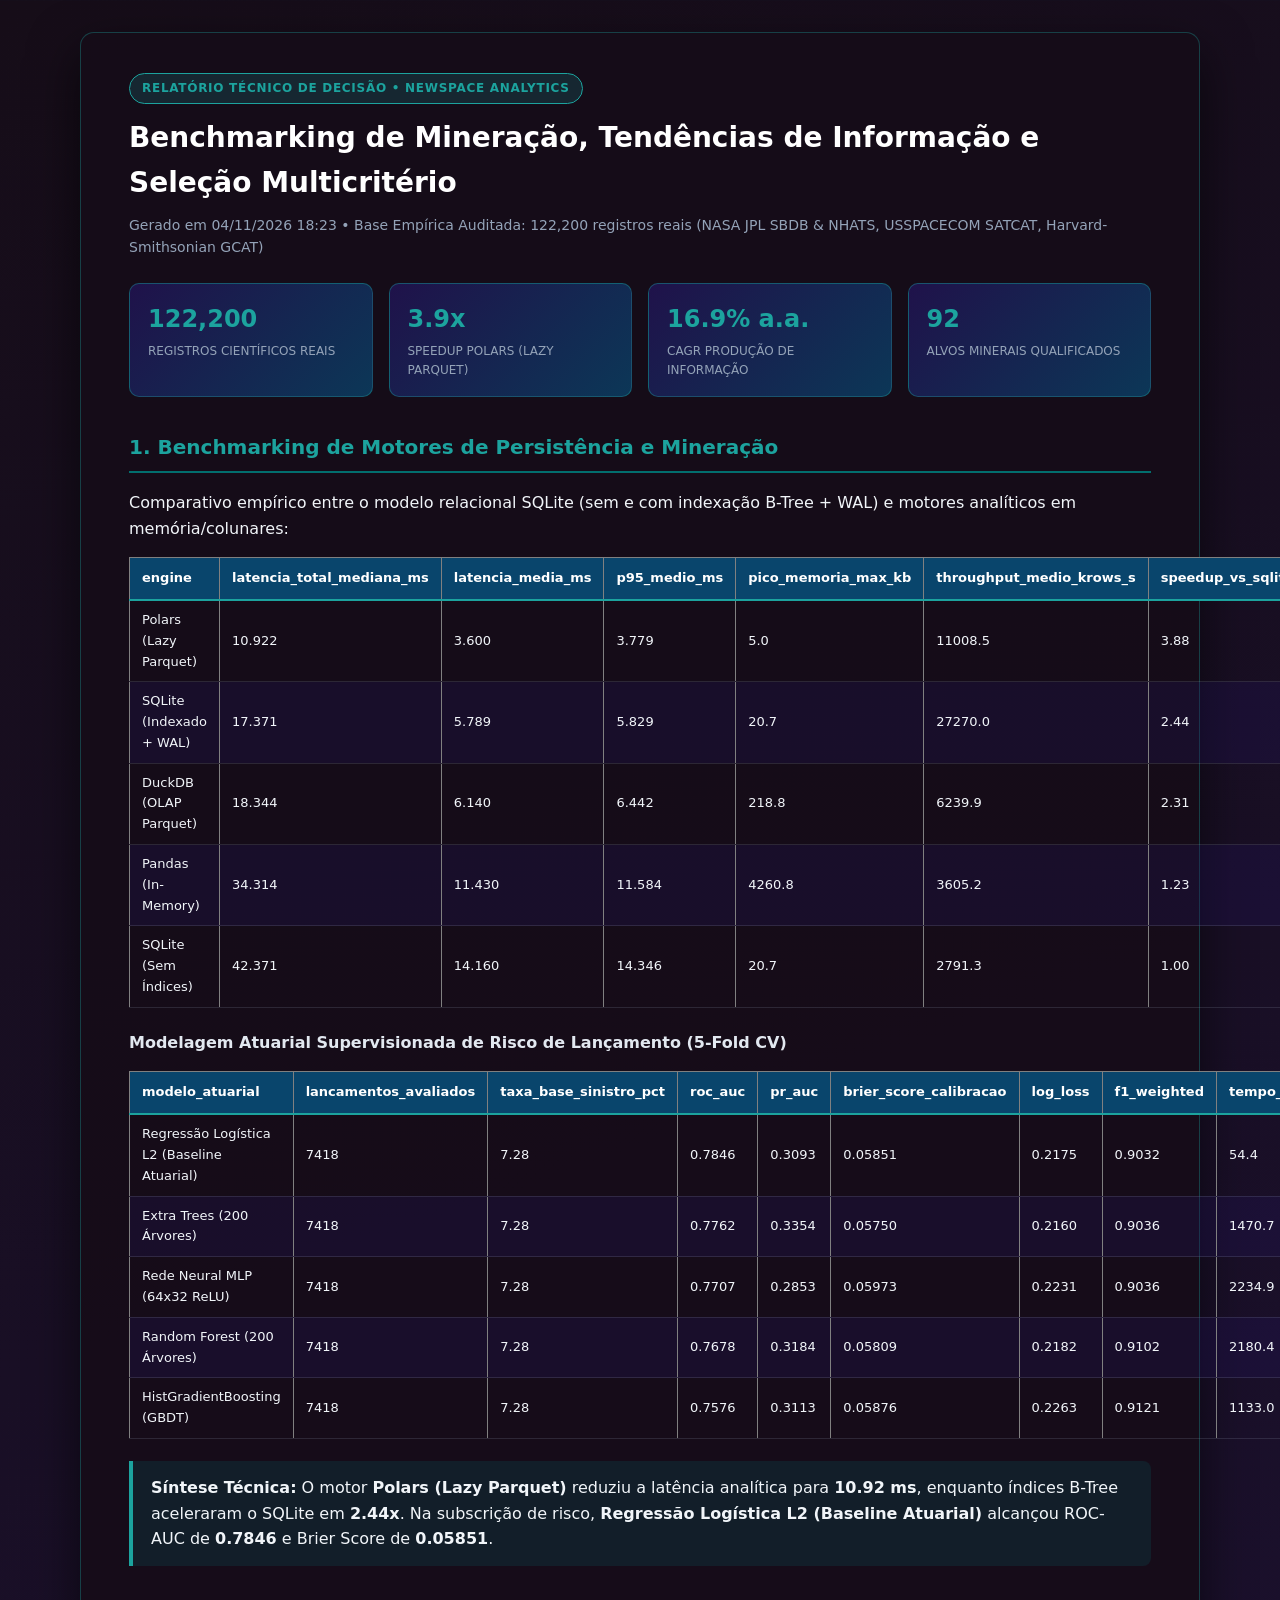
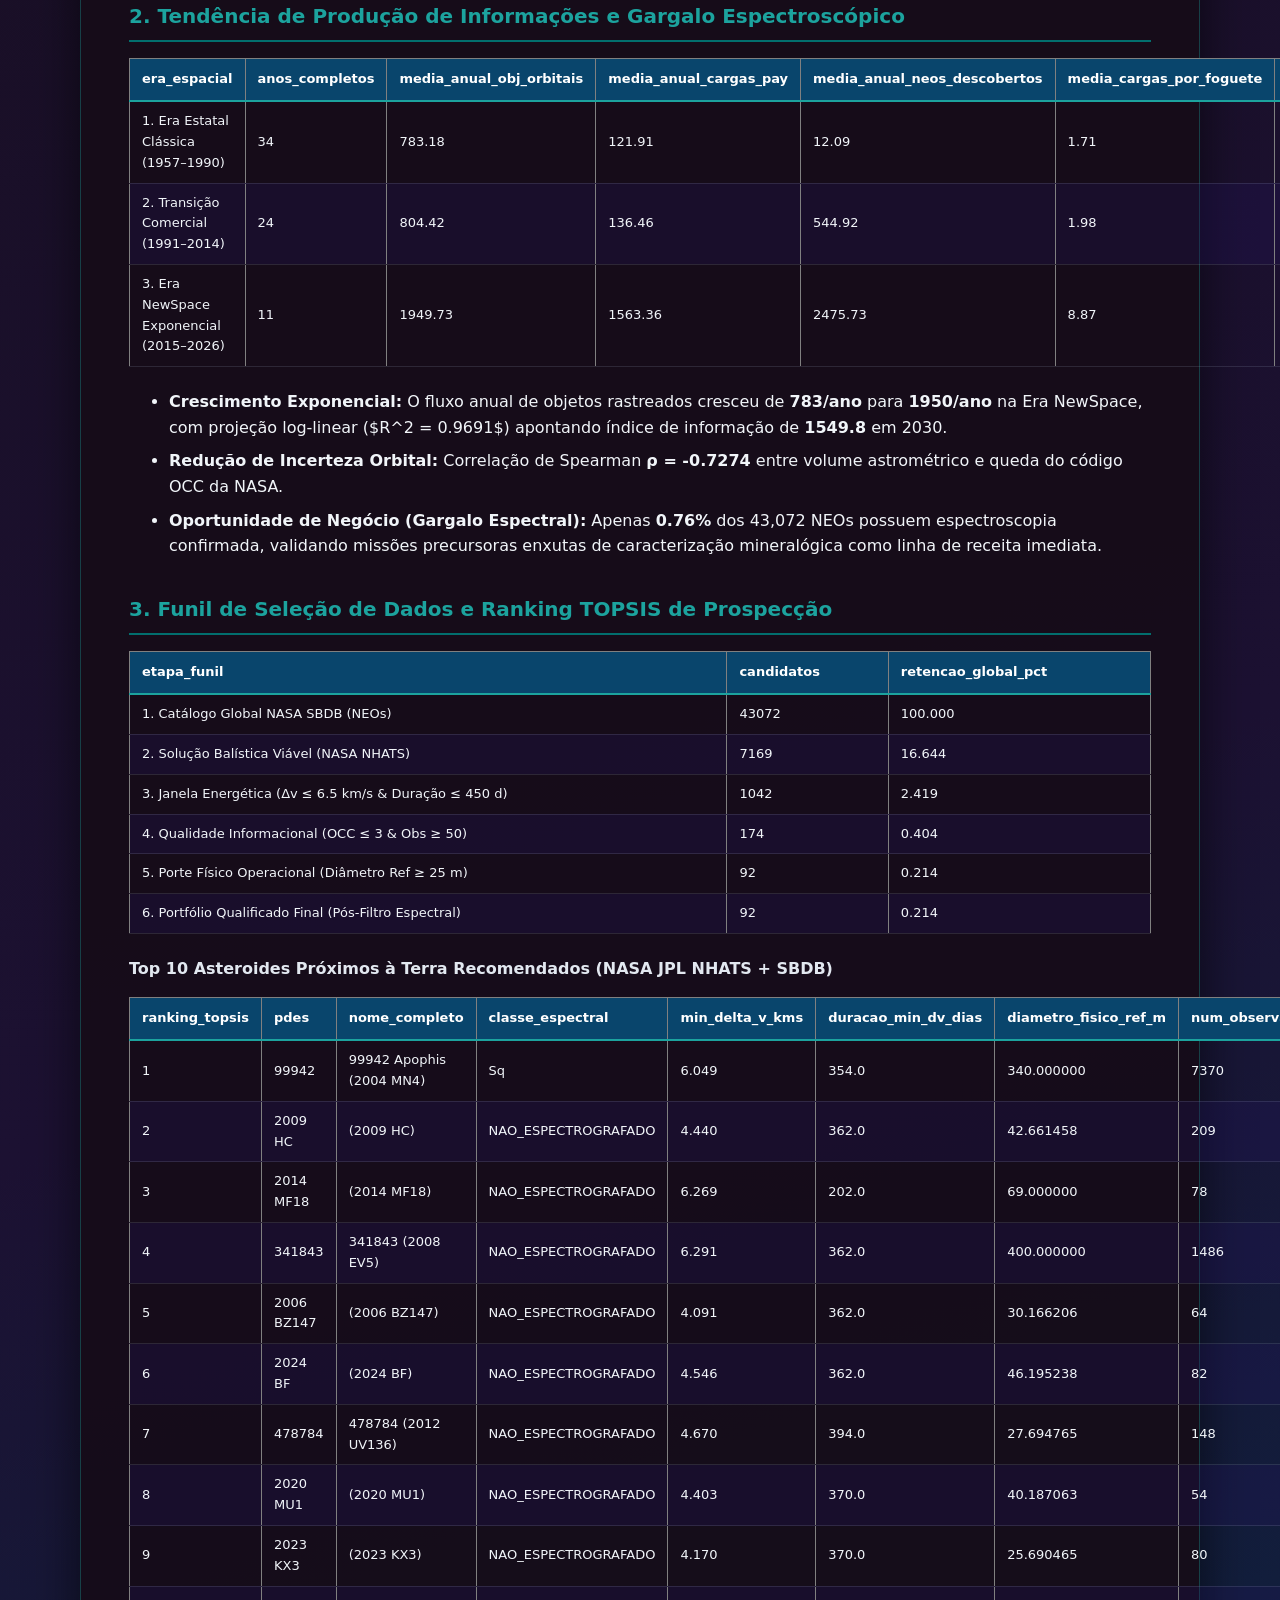
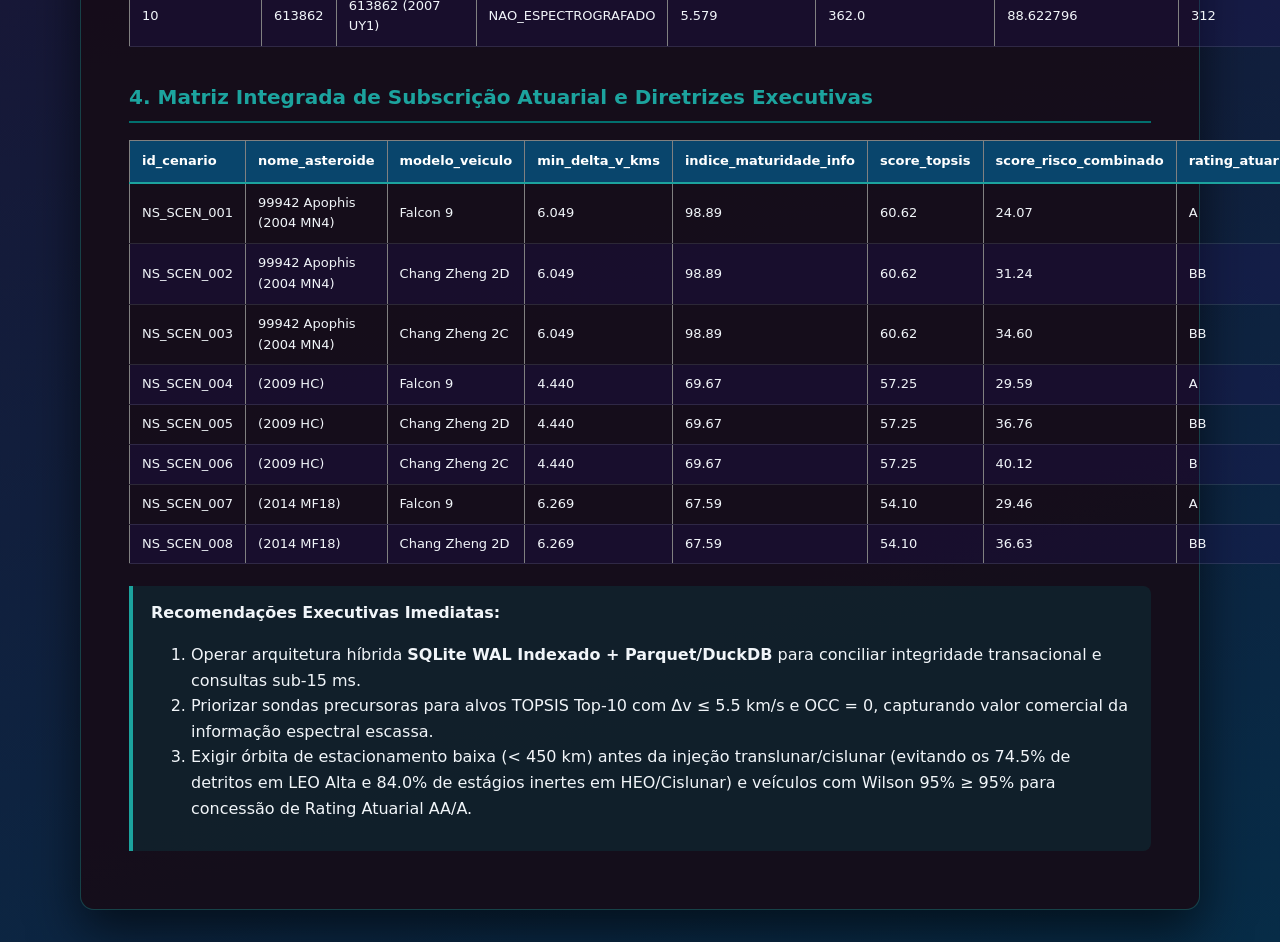
==== docs/relatorio.html @ b4d5a3ee "feat: NewSpace Data Mining Benchmark, Interactive Dashboard and Technical Decision Report" ====
<!DOCTYPE html>
<html lang="pt-BR">
<head>
<meta charset="utf-8">
<meta name="viewport" content="width=device-width, initial-scale=1.0">
<title>Relatório Técnico Executivo — Operações NewSpace</title>
<style>
  :root {
    --bg: #160D18;
    --surface: #23145B;
    --card: #09456C;
    --teal: #026F6E;
    --cyan: #1CA39E;
    --text: #F1F5F9;
    --muted: #94A3B8;
  }
  * { box-sizing: border-box; }
  body {
    margin: 0; padding: 32px 20px;
    font-family: 'Segoe UI', system-ui, -apple-system, sans-serif;
    background: linear-gradient(160deg, var(--bg) 0%, #1c1132 60%, #072c47 100%);
    color: var(--text);
    line-height: 1.6;
  }
  .container {
    max-width: 1120px; margin: 0 auto;
    background: rgba(22, 13, 24, 0.92);
    border: 1px solid rgba(28, 163, 158, 0.35);
    border-radius: 14px;
    padding: 40px 48px;
    box-shadow: 0 20px 50px rgba(0,0,0,0.6);
  }
  .badge {
    display: inline-block; padding: 5px 12px; border-radius: 999px;
    background: rgba(28, 163, 158, 0.18); border: 1px solid var(--cyan);
    color: var(--cyan); font-size: 12px; font-weight: 700; letter-spacing: 0.06em;
    text-transform: uppercase;
  }
  h1 { font-size: 28px; margin: 12px 0 8px; color: #ffffff; }
  h2 {
    font-size: 20px; margin-top: 34px; padding-bottom: 8px;
    border-bottom: 2px solid var(--teal); color: var(--cyan);
  }
  h3 { font-size: 16px; color: #e2e8f0; margin-top: 22px; }
  .meta { color: var(--muted); font-size: 14px; margin-bottom: 24px; }
  .kpi-grid {
    display: grid; grid-template-columns: repeat(auto-fit, minmax(210px, 1fr));
    gap: 16px; margin: 24px 0;
  }
  .kpi-card {
    background: linear-gradient(135deg, rgba(35,20,91,0.75), rgba(9,69,108,0.75));
    border: 1px solid rgba(28,163,158,0.4); border-radius: 10px; padding: 16px 18px;
  }
  .kpi-val { font-size: 24px; font-weight: 800; color: var(--cyan); }
  .kpi-lbl { font-size: 12px; color: var(--muted); text-transform: uppercase; margin-top: 4px; }
  .callout {
    background: rgba(2, 111, 110, 0.18); border-left: 4px solid var(--cyan);
    padding: 14px 18px; border-radius: 0 8px 8px 0; margin: 18px 0;
  }
  .data-table {
    width: 100%; border-collapse: collapse; margin: 14px 0 22px; font-size: 13px;
  }
  .data-table th {
    background: var(--card); color: #fff; text-align: left; padding: 10px 12px;
    border-bottom: 2px solid var(--cyan);
  }
  .data-table td {
    padding: 9px 12px; border-bottom: 1px solid rgba(148,163,184,0.18);
  }
  .data-table tr:nth-child(even) { background: rgba(35, 20, 91, 0.28); }
  ul li { margin-bottom: 8px; }
  @media print {
    body { background: #fff; color: #111; padding: 0; }
    .container { box-shadow: none; border: none; background: #fff; color: #111; padding: 16px; }
    h1, h2, h3, .kpi-val { color: #09456C !important; }
    .data-table th { background: #09456C !important; color: #fff !important; -webkit-print-color-adjust: exact; }
  }
</style>
</head>
<body>
<div class="container">
  <span class="badge">Relatório Técnico de Decisão • NewSpace Analytics</span>
  <h1>Benchmarking de Mineração, Tendências de Informação e Seleção Multicritério</h1>
  <div class="meta">Gerado em 04/11/2026 18:23 • Base Empírica Auditada: 122,200 registros reais (NASA JPL SBDB &amp; NHATS, USSPACECOM SATCAT, Harvard-Smithsonian GCAT)</div>

  <div class="kpi-grid">
    <div class="kpi-card"><div class="kpi-val">122,200</div><div class="kpi-lbl">Registros Científicos Reais</div></div>
    <div class="kpi-card"><div class="kpi-val">3.9x</div><div class="kpi-lbl">Speedup Polars (Lazy Parquet)</div></div>
    <div class="kpi-card"><div class="kpi-val">16.9% a.a.</div><div class="kpi-lbl">CAGR Produção de Informação</div></div>
    <div class="kpi-card"><div class="kpi-val">92</div><div class="kpi-lbl">Alvos Minerais Qualificados</div></div>
  </div>

  <h2>1. Benchmarking de Motores de Persistência e Mineração</h2>
  <p>Comparativo empírico entre o modelo relacional SQLite (sem e com indexação B-Tree + WAL) e motores analíticos em memória/colunares:</p>
  <table border="1" class="dataframe data-table">
  <thead>
    <tr style="text-align: right;">
      <th>engine</th>
      <th>latencia_total_mediana_ms</th>
      <th>latencia_media_ms</th>
      <th>p95_medio_ms</th>
      <th>pico_memoria_max_kb</th>
      <th>throughput_medio_krows_s</th>
      <th>speedup_vs_sqlite_sem_indice</th>
    </tr>
  </thead>
  <tbody>
    <tr>
      <td>Polars (Lazy Parquet)</td>
      <td>10.922</td>
      <td>3.600</td>
      <td>3.779</td>
      <td>5.0</td>
      <td>11008.5</td>
      <td>3.88</td>
    </tr>
    <tr>
      <td>SQLite (Indexado + WAL)</td>
      <td>17.371</td>
      <td>5.789</td>
      <td>5.829</td>
      <td>20.7</td>
      <td>27270.0</td>
      <td>2.44</td>
    </tr>
    <tr>
      <td>DuckDB (OLAP Parquet)</td>
      <td>18.344</td>
      <td>6.140</td>
      <td>6.442</td>
      <td>218.8</td>
      <td>6239.9</td>
      <td>2.31</td>
    </tr>
    <tr>
      <td>Pandas (In-Memory)</td>
      <td>34.314</td>
      <td>11.430</td>
      <td>11.584</td>
      <td>4260.8</td>
      <td>3605.2</td>
      <td>1.23</td>
    </tr>
    <tr>
      <td>SQLite (Sem Índices)</td>
      <td>42.371</td>
      <td>14.160</td>
      <td>14.346</td>
      <td>20.7</td>
      <td>2791.3</td>
      <td>1.00</td>
    </tr>
  </tbody>
</table>
  <h3>Modelagem Atuarial Supervisionada de Risco de Lançamento (5-Fold CV)</h3>
  <table border="1" class="dataframe data-table">
  <thead>
    <tr style="text-align: right;">
      <th>modelo_atuarial</th>
      <th>lancamentos_avaliados</th>
      <th>taxa_base_sinistro_pct</th>
      <th>roc_auc</th>
      <th>pr_auc</th>
      <th>brier_score_calibracao</th>
      <th>log_loss</th>
      <th>f1_weighted</th>
      <th>tempo_cv_5fold_ms</th>
    </tr>
  </thead>
  <tbody>
    <tr>
      <td>Regressão Logística L2 (Baseline Atuarial)</td>
      <td>7418</td>
      <td>7.28</td>
      <td>0.7846</td>
      <td>0.3093</td>
      <td>0.05851</td>
      <td>0.2175</td>
      <td>0.9032</td>
      <td>54.4</td>
    </tr>
    <tr>
      <td>Extra Trees (200 Árvores)</td>
      <td>7418</td>
      <td>7.28</td>
      <td>0.7762</td>
      <td>0.3354</td>
      <td>0.05750</td>
      <td>0.2160</td>
      <td>0.9036</td>
      <td>1470.7</td>
    </tr>
    <tr>
      <td>Rede Neural MLP (64x32 ReLU)</td>
      <td>7418</td>
      <td>7.28</td>
      <td>0.7707</td>
      <td>0.2853</td>
      <td>0.05973</td>
      <td>0.2231</td>
      <td>0.9036</td>
      <td>2234.9</td>
    </tr>
    <tr>
      <td>Random Forest (200 Árvores)</td>
      <td>7418</td>
      <td>7.28</td>
      <td>0.7678</td>
      <td>0.3184</td>
      <td>0.05809</td>
      <td>0.2182</td>
      <td>0.9102</td>
      <td>2180.4</td>
    </tr>
    <tr>
      <td>HistGradientBoosting (GBDT)</td>
      <td>7418</td>
      <td>7.28</td>
      <td>0.7576</td>
      <td>0.3113</td>
      <td>0.05876</td>
      <td>0.2263</td>
      <td>0.9121</td>
      <td>1133.0</td>
    </tr>
  </tbody>
</table>
  <div class="callout">
    <strong>Síntese Técnica:</strong> O motor <strong>Polars (Lazy Parquet)</strong> reduziu a latência analítica para <strong>10.92 ms</strong>, enquanto índices B-Tree aceleraram o SQLite em <strong>2.44x</strong>. Na subscrição de risco, <strong>Regressão Logística L2 (Baseline Atuarial)</strong> alcançou ROC-AUC de <strong>0.7846</strong> e Brier Score de <strong>0.05851</strong>.
  </div>

  <h2>2. Tendência de Produção de Informações e Gargalo Espectroscópico</h2>
  <table border="1" class="dataframe data-table">
  <thead>
    <tr style="text-align: right;">
      <th>era_espacial</th>
      <th>anos_completos</th>
      <th>media_anual_obj_orbitais</th>
      <th>media_anual_cargas_pay</th>
      <th>media_anual_neos_descobertos</th>
      <th>media_cargas_por_foguete</th>
      <th>taxa_sucesso_media_pct</th>
      <th>indice_info_medio</th>
    </tr>
  </thead>
  <tbody>
    <tr>
      <td>1. Era Estatal Clássica (1957–1990)</td>
      <td>34</td>
      <td>783.18</td>
      <td>121.91</td>
      <td>12.09</td>
      <td>1.71</td>
      <td>86.09</td>
      <td>49.29</td>
    </tr>
    <tr>
      <td>2. Transição Comercial (1991–2014)</td>
      <td>24</td>
      <td>804.42</td>
      <td>136.46</td>
      <td>544.92</td>
      <td>1.98</td>
      <td>93.80</td>
      <td>83.45</td>
    </tr>
    <tr>
      <td>3. Era NewSpace Exponencial (2015–2026)</td>
      <td>11</td>
      <td>1949.73</td>
      <td>1563.36</td>
      <td>2475.73</td>
      <td>8.87</td>
      <td>94.81</td>
      <td>340.82</td>
    </tr>
  </tbody>
</table>
  <ul>
    <li><strong>Crescimento Exponencial:</strong> O fluxo anual de objetos rastreados cresceu de <strong>783/ano</strong> para <strong>1950/ano</strong> na Era NewSpace, com projeção log-linear ($R^2 = 0.9691$) apontando índice de informação de <strong>1549.8</strong> em 2030.</li>
    <li><strong>Redução de Incerteza Orbital:</strong> Correlação de Spearman <strong>&rho; = -0.7274</strong> entre volume astrométrico e queda do código OCC da NASA.</li>
    <li><strong>Oportunidade de Negócio (Gargalo Espectral):</strong> Apenas <strong>0.76%</strong> dos 43,072 NEOs possuem espectroscopia confirmada, validando missões precursoras enxutas de caracterização mineralógica como linha de receita imediata.</li>
  </ul>

  <h2>3. Funil de Seleção de Dados e Ranking TOPSIS de Prospecção</h2>
  <table border="1" class="dataframe data-table">
  <thead>
    <tr style="text-align: right;">
      <th>etapa_funil</th>
      <th>candidatos</th>
      <th>retencao_global_pct</th>
    </tr>
  </thead>
  <tbody>
    <tr>
      <td>1. Catálogo Global NASA SBDB (NEOs)</td>
      <td>43072</td>
      <td>100.000</td>
    </tr>
    <tr>
      <td>2. Solução Balística Viável (NASA NHATS)</td>
      <td>7169</td>
      <td>16.644</td>
    </tr>
    <tr>
      <td>3. Janela Energética (Δv ≤ 6.5 km/s &amp; Duração ≤ 450 d)</td>
      <td>1042</td>
      <td>2.419</td>
    </tr>
    <tr>
      <td>4. Qualidade Informacional (OCC ≤ 3 &amp; Obs ≥ 50)</td>
      <td>174</td>
      <td>0.404</td>
    </tr>
    <tr>
      <td>5. Porte Físico Operacional (Diâmetro Ref ≥ 25 m)</td>
      <td>92</td>
      <td>0.214</td>
    </tr>
    <tr>
      <td>6. Portfólio Qualificado Final (Pós-Filtro Espectral)</td>
      <td>92</td>
      <td>0.214</td>
    </tr>
  </tbody>
</table>
  <h3>Top 10 Asteroides Próximos à Terra Recomendados (NASA JPL NHATS + SBDB)</h3>
  <table border="1" class="dataframe data-table">
  <thead>
    <tr style="text-align: right;">
      <th>ranking_topsis</th>
      <th>pdes</th>
      <th>nome_completo</th>
      <th>classe_espectral</th>
      <th>min_delta_v_kms</th>
      <th>duracao_min_dv_dias</th>
      <th>diametro_fisico_ref_m</th>
      <th>num_observacoes</th>
      <th>codigo_incerteza_occ</th>
      <th>score_topsis</th>
    </tr>
  </thead>
  <tbody>
    <tr>
      <td>1</td>
      <td>99942</td>
      <td>99942 Apophis (2004 MN4)</td>
      <td>Sq</td>
      <td>6.049</td>
      <td>354.0</td>
      <td>340.000000</td>
      <td>7370</td>
      <td>0.0</td>
      <td>60.62</td>
    </tr>
    <tr>
      <td>2</td>
      <td>2009 HC</td>
      <td>(2009 HC)</td>
      <td>NAO_ESPECTROGRAFADO</td>
      <td>4.440</td>
      <td>362.0</td>
      <td>42.661458</td>
      <td>209</td>
      <td>0.0</td>
      <td>57.25</td>
    </tr>
    <tr>
      <td>3</td>
      <td>2014 MF18</td>
      <td>(2014 MF18)</td>
      <td>NAO_ESPECTROGRAFADO</td>
      <td>6.269</td>
      <td>202.0</td>
      <td>69.000000</td>
      <td>78</td>
      <td>0.0</td>
      <td>54.10</td>
    </tr>
    <tr>
      <td>4</td>
      <td>341843</td>
      <td>341843 (2008 EV5)</td>
      <td>NAO_ESPECTROGRAFADO</td>
      <td>6.291</td>
      <td>362.0</td>
      <td>400.000000</td>
      <td>1486</td>
      <td>0.0</td>
      <td>51.52</td>
    </tr>
    <tr>
      <td>5</td>
      <td>2006 BZ147</td>
      <td>(2006 BZ147)</td>
      <td>NAO_ESPECTROGRAFADO</td>
      <td>4.091</td>
      <td>362.0</td>
      <td>30.166206</td>
      <td>64</td>
      <td>3.0</td>
      <td>50.56</td>
    </tr>
    <tr>
      <td>6</td>
      <td>2024 BF</td>
      <td>(2024 BF)</td>
      <td>NAO_ESPECTROGRAFADO</td>
      <td>4.546</td>
      <td>362.0</td>
      <td>46.195238</td>
      <td>82</td>
      <td>2.0</td>
      <td>46.42</td>
    </tr>
    <tr>
      <td>7</td>
      <td>478784</td>
      <td>478784 (2012 UV136)</td>
      <td>NAO_ESPECTROGRAFADO</td>
      <td>4.670</td>
      <td>394.0</td>
      <td>27.694765</td>
      <td>148</td>
      <td>0.0</td>
      <td>46.39</td>
    </tr>
    <tr>
      <td>8</td>
      <td>2020 MU1</td>
      <td>(2020 MU1)</td>
      <td>NAO_ESPECTROGRAFADO</td>
      <td>4.403</td>
      <td>370.0</td>
      <td>40.187063</td>
      <td>54</td>
      <td>2.0</td>
      <td>45.58</td>
    </tr>
    <tr>
      <td>9</td>
      <td>2023 KX3</td>
      <td>(2023 KX3)</td>
      <td>NAO_ESPECTROGRAFADO</td>
      <td>4.170</td>
      <td>370.0</td>
      <td>25.690465</td>
      <td>80</td>
      <td>3.0</td>
      <td>45.25</td>
    </tr>
    <tr>
      <td>10</td>
      <td>613862</td>
      <td>613862 (2007 UY1)</td>
      <td>NAO_ESPECTROGRAFADO</td>
      <td>5.579</td>
      <td>362.0</td>
      <td>88.622796</td>
      <td>312</td>
      <td>0.0</td>
      <td>44.37</td>
    </tr>
  </tbody>
</table>

  <h2>4. Matriz Integrada de Subscrição Atuarial e Diretrizes Executivas</h2>
  <table border="1" class="dataframe data-table">
  <thead>
    <tr style="text-align: right;">
      <th>id_cenario</th>
      <th>nome_asteroide</th>
      <th>modelo_veiculo</th>
      <th>min_delta_v_kms</th>
      <th>indice_maturidade_info</th>
      <th>score_topsis</th>
      <th>score_risco_combinado</th>
      <th>rating_atuarial</th>
    </tr>
  </thead>
  <tbody>
    <tr>
      <td>NS_SCEN_001</td>
      <td>99942 Apophis (2004 MN4)</td>
      <td>Falcon 9</td>
      <td>6.049</td>
      <td>98.89</td>
      <td>60.62</td>
      <td>24.07</td>
      <td>A</td>
    </tr>
    <tr>
      <td>NS_SCEN_002</td>
      <td>99942 Apophis (2004 MN4)</td>
      <td>Chang Zheng 2D</td>
      <td>6.049</td>
      <td>98.89</td>
      <td>60.62</td>
      <td>31.24</td>
      <td>BB</td>
    </tr>
    <tr>
      <td>NS_SCEN_003</td>
      <td>99942 Apophis (2004 MN4)</td>
      <td>Chang Zheng 2C</td>
      <td>6.049</td>
      <td>98.89</td>
      <td>60.62</td>
      <td>34.60</td>
      <td>BB</td>
    </tr>
    <tr>
      <td>NS_SCEN_004</td>
      <td>(2009 HC)</td>
      <td>Falcon 9</td>
      <td>4.440</td>
      <td>69.67</td>
      <td>57.25</td>
      <td>29.59</td>
      <td>A</td>
    </tr>
    <tr>
      <td>NS_SCEN_005</td>
      <td>(2009 HC)</td>
      <td>Chang Zheng 2D</td>
      <td>4.440</td>
      <td>69.67</td>
      <td>57.25</td>
      <td>36.76</td>
      <td>BB</td>
    </tr>
    <tr>
      <td>NS_SCEN_006</td>
      <td>(2009 HC)</td>
      <td>Chang Zheng 2C</td>
      <td>4.440</td>
      <td>69.67</td>
      <td>57.25</td>
      <td>40.12</td>
      <td>B</td>
    </tr>
    <tr>
      <td>NS_SCEN_007</td>
      <td>(2014 MF18)</td>
      <td>Falcon 9</td>
      <td>6.269</td>
      <td>67.59</td>
      <td>54.10</td>
      <td>29.46</td>
      <td>A</td>
    </tr>
    <tr>
      <td>NS_SCEN_008</td>
      <td>(2014 MF18)</td>
      <td>Chang Zheng 2D</td>
      <td>6.269</td>
      <td>67.59</td>
      <td>54.10</td>
      <td>36.63</td>
      <td>BB</td>
    </tr>
  </tbody>
</table>
  <div class="callout">
    <strong>Recomendações Executivas Imediatas:</strong>
    <ol>
      <li>Operar arquitetura híbrida <strong>SQLite WAL Indexado + Parquet/DuckDB</strong> para conciliar integridade transacional e consultas sub-15 ms.</li>
      <li>Priorizar sondas precursoras para alvos TOPSIS Top-10 com &Delta;v &le; 5.5 km/s e OCC = 0, capturando valor comercial da informação espectral escassa.</li>
      <li>Exigir órbita de estacionamento baixa (&lt; 450 km) antes da injeção translunar/cislunar (evitando os 74.5% de detritos em LEO Alta e 84.0% de estágios inertes em HEO/Cislunar) e veículos com Wilson 95% &ge; 95% para concessão de Rating Atuarial AA/A.</li>
    </ol>
  </div>
</div>
</body>
</html>
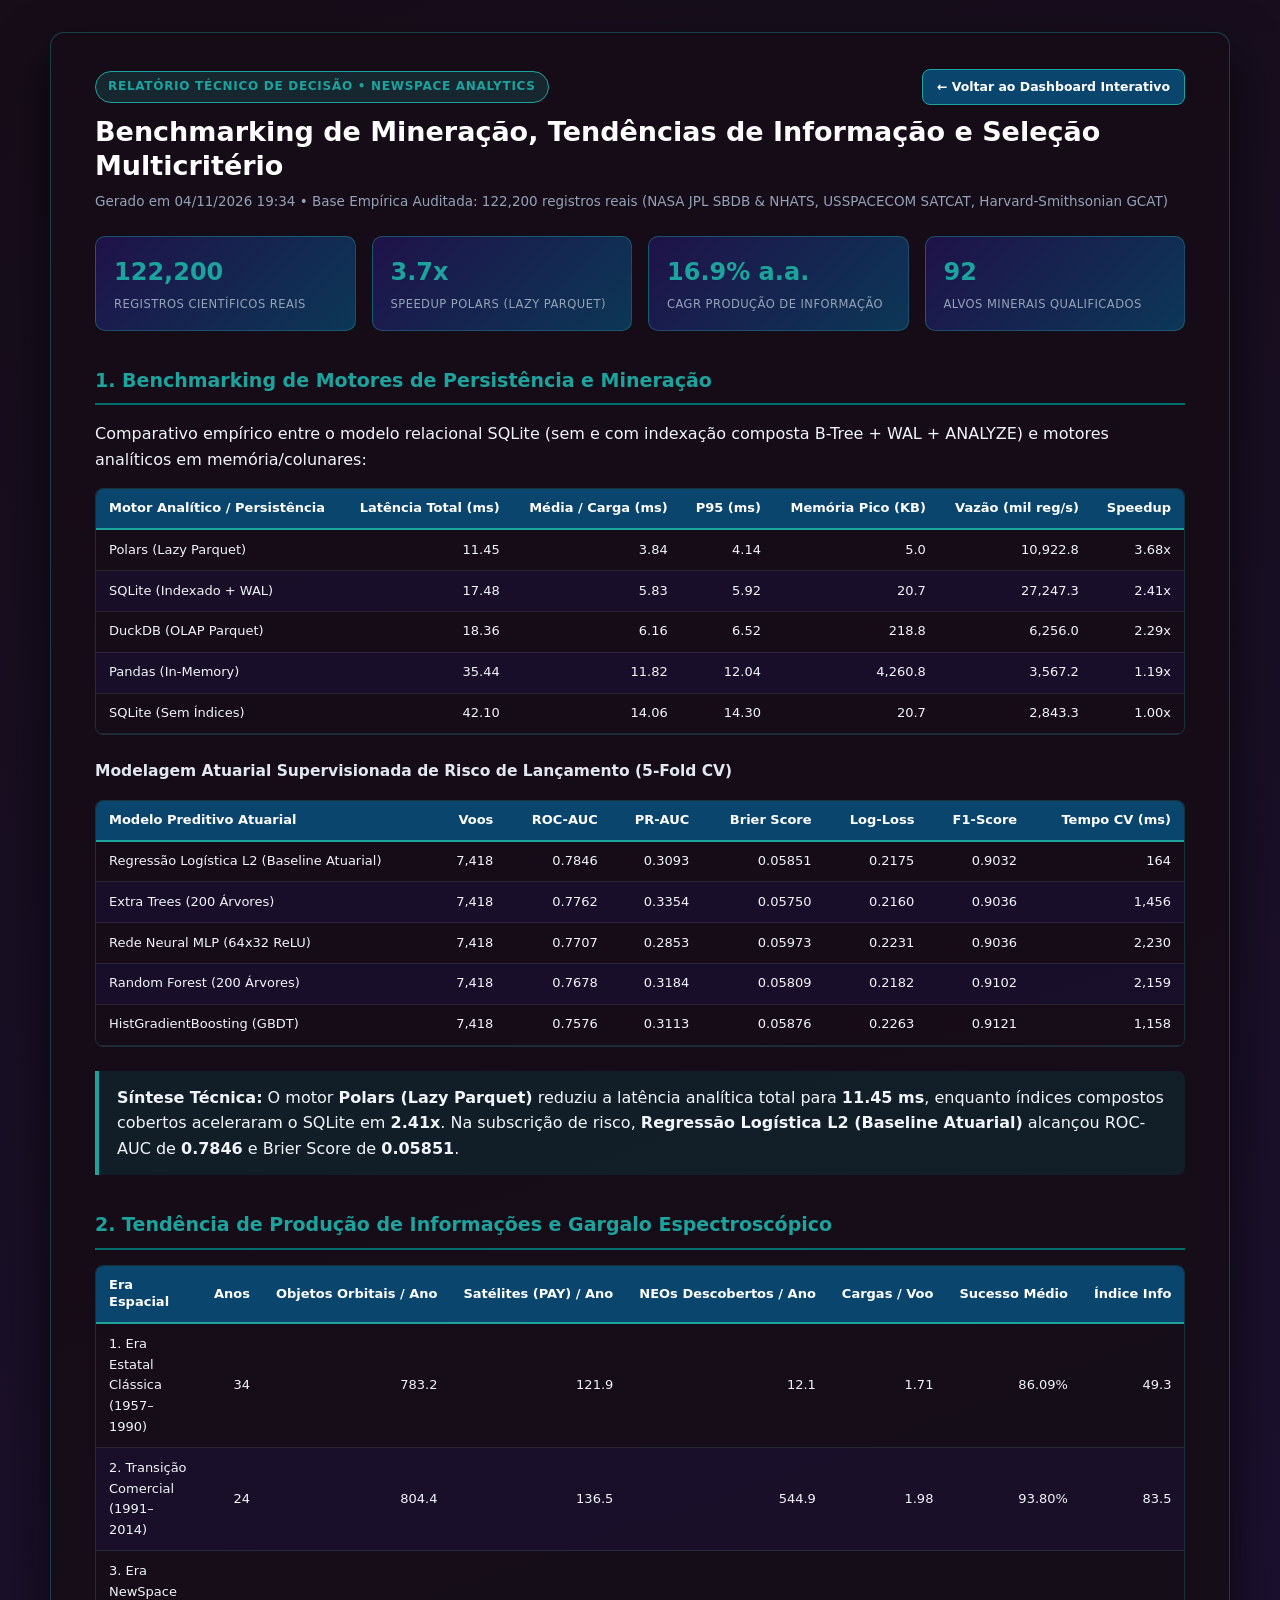
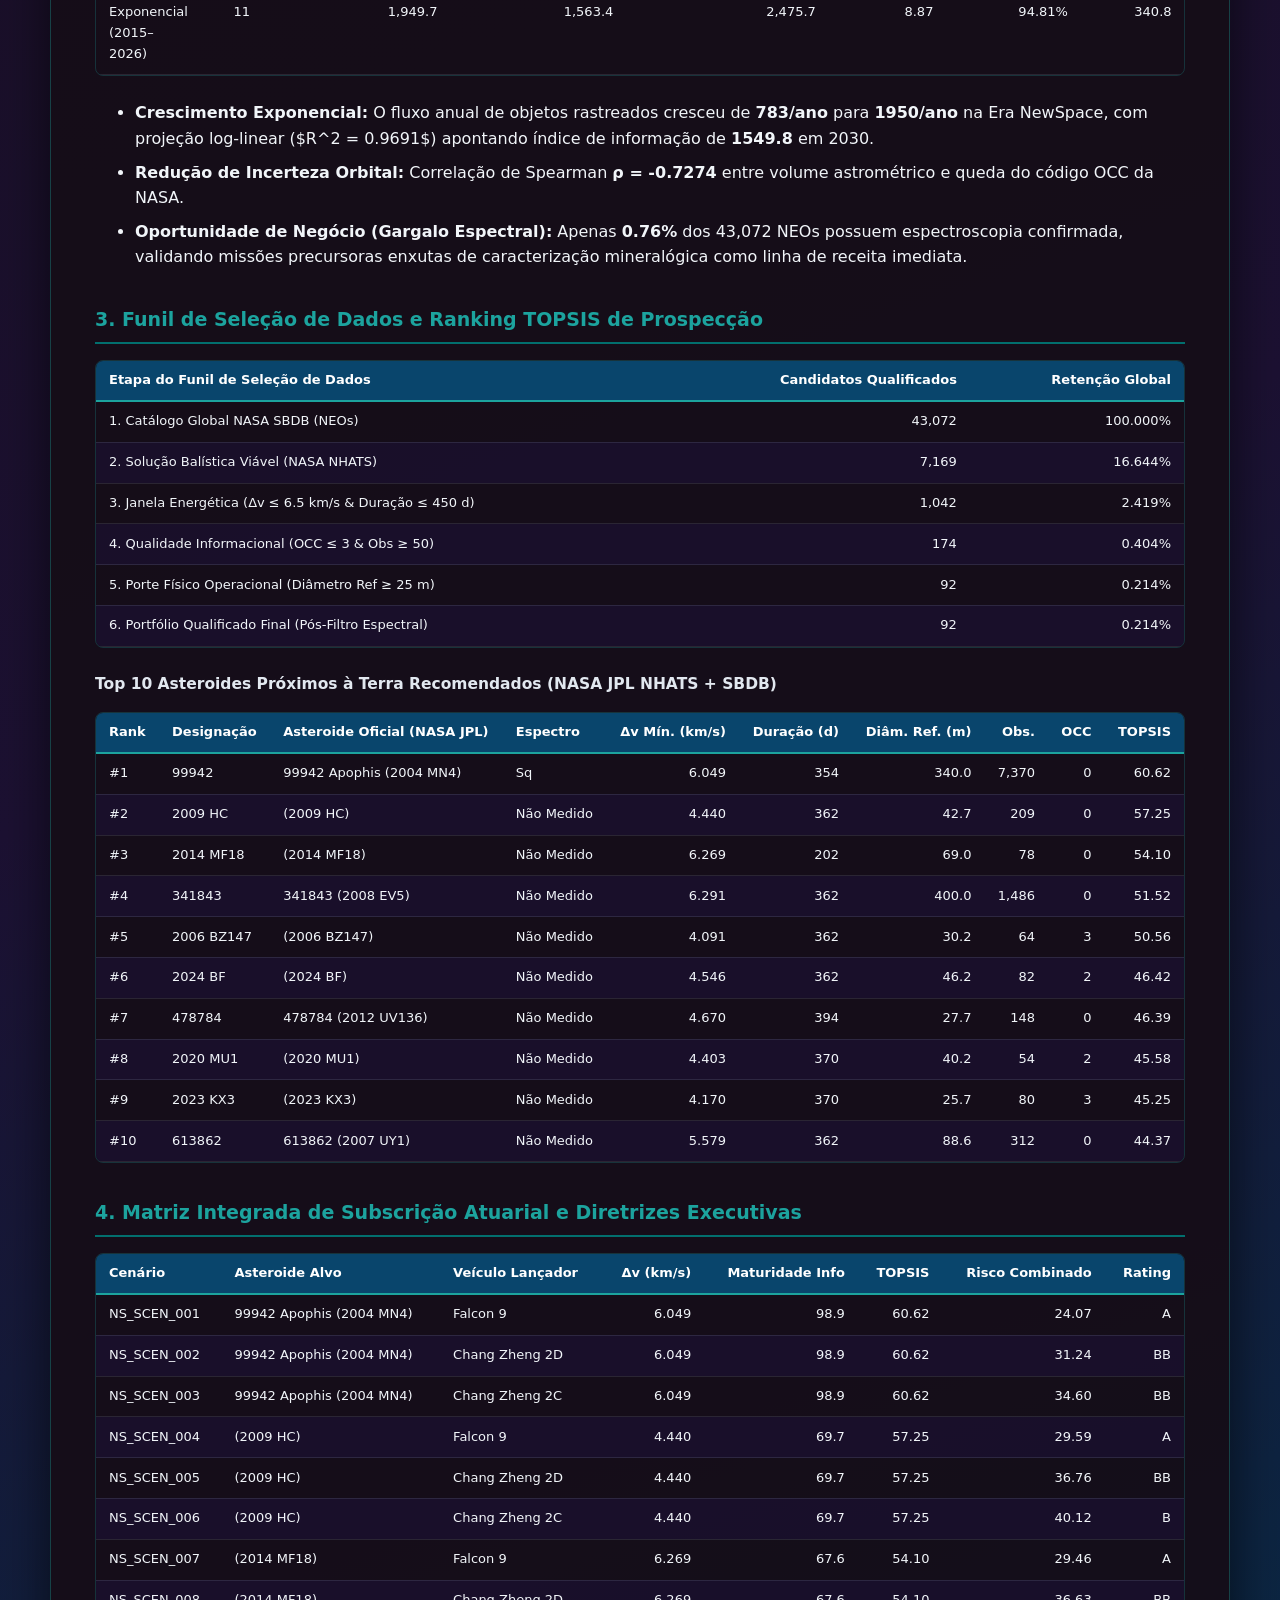
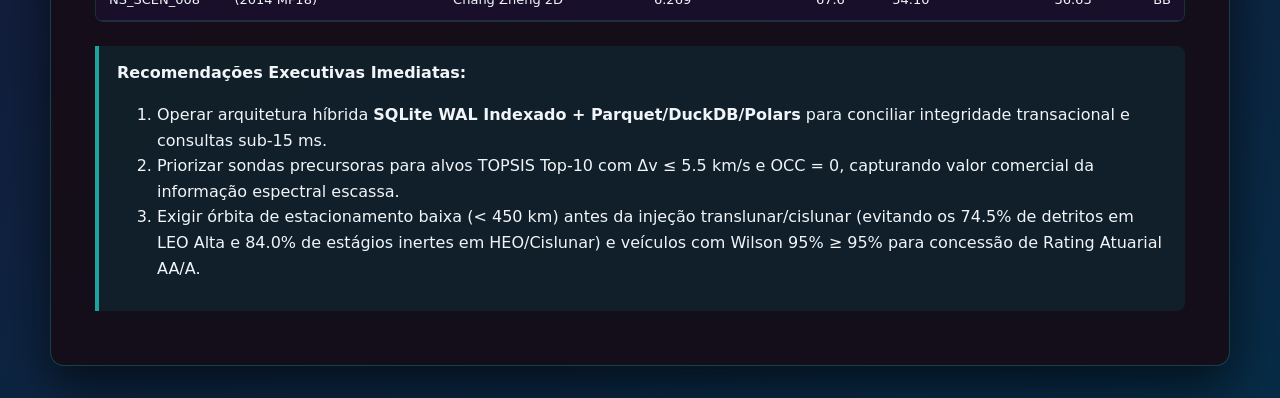
==== commit c9d51c49: "style: proportional chart cards, clean executive table headers, nav links, and NewSpace SVG favicon" ====
--- a/docs/relatorio.html
+++ b/docs/relatorio.html
@@ -4,6 +4,8 @@
 <meta charset="utf-8">
 <meta name="viewport" content="width=device-width, initial-scale=1.0">
 <title>Relatório Técnico Executivo — Operações NewSpace</title>
+<link rel="icon" type="image/svg+xml" href="favicon.svg">
+<link rel="alternate icon" href="data:image/svg+xml,%3Csvg%20xmlns%3D%22http%3A//www.w3.org/2000/svg%22%20viewBox%3D%220%200%2064%2064%22%3E%0A%20%20%3Cdefs%3E%0A%20%20%20%20%3ClinearGradient%20id%3D%22bg%22%20x1%3D%220%25%22%20y1%3D%220%25%22%20x2%3D%22100%25%22%20y2%3D%22100%25%22%3E%0A%20%20%20%20%20%20%3Cstop%20offset%3D%220%25%22%20stop-color%3D%22%23160D18%22/%3E%0A%20%20%20%20%20%20%3Cstop%20offset%3D%2255%25%22%20stop-color%3D%22%2323145B%22/%3E%0A%20%20%20%20%20%20%3Cstop%20offset%3D%22100%25%22%20stop-color%3D%22%2309456C%22/%3E%0A%20%20%20%20%3C/linearGradient%3E%0A%20%20%20%20%3ClinearGradient%20id%3D%22orb%22%20x1%3D%220%25%22%20y1%3D%22100%25%22%20x2%3D%22100%25%22%20y2%3D%220%25%22%3E%0A%20%20%20%20%20%20%3Cstop%20offset%3D%220%25%22%20stop-color%3D%22%23026F6E%22/%3E%0A%20%20%20%20%20%20%3Cstop%20offset%3D%22100%25%22%20stop-color%3D%22%231CA39E%22/%3E%0A%20%20%20%20%3C/linearGradient%3E%0A%20%20%3C/defs%3E%0A%20%20%3Crect%20width%3D%2264%22%20height%3D%2264%22%20rx%3D%2214%22%20fill%3D%22url%28%23bg%29%22%20stroke%3D%22%231CA39E%22%20stroke-width%3D%222%22/%3E%0A%20%20%3Cellipse%20cx%3D%2232%22%20cy%3D%2232%22%20rx%3D%2224%22%20ry%3D%2210%22%20transform%3D%22rotate%28-32%2032%2032%29%22%20fill%3D%22none%22%20stroke%3D%22url%28%23orb%29%22%20stroke-width%3D%223.2%22/%3E%0A%20%20%3Ccircle%20cx%3D%2232%22%20cy%3D%2232%22%20r%3D%229.5%22%20fill%3D%22%231CA39E%22/%3E%0A%20%20%3Ccircle%20cx%3D%2229%22%20cy%3D%2229.5%22%20r%3D%222.2%22%20fill%3D%22%2309456C%22%20opacity%3D%220.65%22/%3E%0A%20%20%3Ccircle%20cx%3D%2236%22%20cy%3D%2235%22%20r%3D%221.6%22%20fill%3D%22%2309456C%22%20opacity%3D%220.65%22/%3E%0A%20%20%3Ccircle%20cx%3D%2249%22%20cy%3D%2221%22%20r%3D%223.6%22%20fill%3D%22%23F1F5F9%22/%3E%0A%3C/svg%3E">
 <style>
   :root {
     --bg: #160D18;
@@ -23,12 +25,15 @@
     line-height: 1.6;
   }
   .container {
-    max-width: 1120px; margin: 0 auto;
-    background: rgba(22, 13, 24, 0.92);
+    max-width: 1180px; margin: 0 auto;
+    background: rgba(22, 13, 24, 0.94);
     border: 1px solid rgba(28, 163, 158, 0.35);
     border-radius: 14px;
-    padding: 40px 48px;
+    padding: 36px 44px;
     box-shadow: 0 20px 50px rgba(0,0,0,0.6);
+  }
+  .top-bar {
+    display: flex; justify-content: space-between; align-items: center; flex-wrap: wrap; gap: 12px; margin-bottom: 10px;
   }
   .badge {
     display: inline-block; padding: 5px 12px; border-radius: 999px;
@@ -36,13 +41,20 @@
     color: var(--cyan); font-size: 12px; font-weight: 700; letter-spacing: 0.06em;
     text-transform: uppercase;
   }
-  h1 { font-size: 28px; margin: 12px 0 8px; color: #ffffff; }
+  .nav-link {
+    display: inline-flex; align-items: center; gap: 6px;
+    padding: 7px 14px; border-radius: 8px; text-decoration: none;
+    background: var(--card); color: #fff; border: 1px solid var(--cyan);
+    font-size: 12.5px; font-weight: 600; transition: background 0.15s;
+  }
+  .nav-link:hover { background: var(--teal); }
+  h1 { font-size: 27px; margin: 10px 0 8px; color: #ffffff; line-height: 1.25; }
   h2 {
-    font-size: 20px; margin-top: 34px; padding-bottom: 8px;
+    font-size: 19px; margin-top: 34px; padding-bottom: 8px;
     border-bottom: 2px solid var(--teal); color: var(--cyan);
   }
-  h3 { font-size: 16px; color: #e2e8f0; margin-top: 22px; }
-  .meta { color: var(--muted); font-size: 14px; margin-bottom: 24px; }
+  h3 { font-size: 15.5px; color: #e2e8f0; margin-top: 22px; }
+  .meta { color: var(--muted); font-size: 13.5px; margin-bottom: 24px; }
   .kpi-grid {
     display: grid; grid-template-columns: repeat(auto-fit, minmax(210px, 1fr));
     gap: 16px; margin: 24px 0;
@@ -52,26 +64,41 @@
     border: 1px solid rgba(28,163,158,0.4); border-radius: 10px; padding: 16px 18px;
   }
   .kpi-val { font-size: 24px; font-weight: 800; color: var(--cyan); }
-  .kpi-lbl { font-size: 12px; color: var(--muted); text-transform: uppercase; margin-top: 4px; }
+  .kpi-lbl { font-size: 11.5px; color: var(--muted); text-transform: uppercase; margin-top: 4px; letter-spacing: 0.04em; }
   .callout {
     background: rgba(2, 111, 110, 0.18); border-left: 4px solid var(--cyan);
     padding: 14px 18px; border-radius: 0 8px 8px 0; margin: 18px 0;
   }
+  .table-wrap {
+    width: 100%; overflow-x: auto; margin: 14px 0 24px;
+    border-radius: 8px; border: 1px solid rgba(28, 163, 158, 0.25);
+  }
   .data-table {
-    width: 100%; border-collapse: collapse; margin: 14px 0 22px; font-size: 13px;
+    width: 100%; border-collapse: collapse; font-size: 13px; table-layout: auto;
   }
   .data-table th {
-    background: var(--card); color: #fff; text-align: left; padding: 10px 12px;
-    border-bottom: 2px solid var(--cyan);
+    background: var(--card); color: #fff; padding: 11px 13px;
+    border-bottom: 2px solid var(--cyan); font-weight: 700; line-height: 1.3;
   }
   .data-table td {
-    padding: 9px 12px; border-bottom: 1px solid rgba(148,163,184,0.18);
+    padding: 9.5px 13px; border-bottom: 1px solid rgba(148,163,184,0.16);
+    vertical-align: middle;
   }
-  .data-table tr:nth-child(even) { background: rgba(35, 20, 91, 0.28); }
+  .data-table th.txt-col, .data-table td.txt-col { text-align: left; }
+  .data-table th.num-col, .data-table td.num-col {
+    text-align: right; font-variant-numeric: tabular-nums; white-space: nowrap;
+  }
+  .data-table tr:nth-child(even) { background: rgba(35, 20, 91, 0.26); }
+  .data-table tr:hover { background: rgba(28, 163, 158, 0.12); }
   ul li { margin-bottom: 8px; }
+  @media (max-width: 768px) {
+    .container { padding: 22px 18px; }
+    h1 { font-size: 22px; }
+  }
   @media print {
     body { background: #fff; color: #111; padding: 0; }
-    .container { box-shadow: none; border: none; background: #fff; color: #111; padding: 16px; }
+    .container { box-shadow: none; border: none; background: #fff; color: #111; padding: 16px; max-width: 100%; }
+    .nav-link { display: none; }
     h1, h2, h3, .kpi-val { color: #09456C !important; }
     .data-table th { background: #09456C !important; color: #fff !important; -webkit-print-color-adjust: exact; }
   }
@@ -79,203 +106,31 @@
 </head>
 <body>
 <div class="container">
-  <span class="badge">Relatório Técnico de Decisão • NewSpace Analytics</span>
+  <div class="top-bar">
+    <span class="badge">Relatório Técnico de Decisão • NewSpace Analytics</span>
+    <a class="nav-link" href="index.html">&larr; Voltar ao Dashboard Interativo</a>
+  </div>
   <h1>Benchmarking de Mineração, Tendências de Informação e Seleção Multicritério</h1>
-  <div class="meta">Gerado em 04/11/2026 18:23 • Base Empírica Auditada: 122,200 registros reais (NASA JPL SBDB &amp; NHATS, USSPACECOM SATCAT, Harvard-Smithsonian GCAT)</div>
+  <div class="meta">Gerado em 04/11/2026 19:34 • Base Empírica Auditada: 122,200 registros reais (NASA JPL SBDB &amp; NHATS, USSPACECOM SATCAT, Harvard-Smithsonian GCAT)</div>
 
   <div class="kpi-grid">
     <div class="kpi-card"><div class="kpi-val">122,200</div><div class="kpi-lbl">Registros Científicos Reais</div></div>
-    <div class="kpi-card"><div class="kpi-val">3.9x</div><div class="kpi-lbl">Speedup Polars (Lazy Parquet)</div></div>
+    <div class="kpi-card"><div class="kpi-val">3.7x</div><div class="kpi-lbl">Speedup Polars (Lazy Parquet)</div></div>
     <div class="kpi-card"><div class="kpi-val">16.9% a.a.</div><div class="kpi-lbl">CAGR Produção de Informação</div></div>
     <div class="kpi-card"><div class="kpi-val">92</div><div class="kpi-lbl">Alvos Minerais Qualificados</div></div>
   </div>
 
   <h2>1. Benchmarking de Motores de Persistência e Mineração</h2>
-  <p>Comparativo empírico entre o modelo relacional SQLite (sem e com indexação B-Tree + WAL) e motores analíticos em memória/colunares:</p>
-  <table border="1" class="dataframe data-table">
-  <thead>
-    <tr style="text-align: right;">
-      <th>engine</th>
-      <th>latencia_total_mediana_ms</th>
-      <th>latencia_media_ms</th>
-      <th>p95_medio_ms</th>
-      <th>pico_memoria_max_kb</th>
-      <th>throughput_medio_krows_s</th>
-      <th>speedup_vs_sqlite_sem_indice</th>
-    </tr>
-  </thead>
-  <tbody>
-    <tr>
-      <td>Polars (Lazy Parquet)</td>
-      <td>10.922</td>
-      <td>3.600</td>
-      <td>3.779</td>
-      <td>5.0</td>
-      <td>11008.5</td>
-      <td>3.88</td>
-    </tr>
-    <tr>
-      <td>SQLite (Indexado + WAL)</td>
-      <td>17.371</td>
-      <td>5.789</td>
-      <td>5.829</td>
-      <td>20.7</td>
-      <td>27270.0</td>
-      <td>2.44</td>
-    </tr>
-    <tr>
-      <td>DuckDB (OLAP Parquet)</td>
-      <td>18.344</td>
-      <td>6.140</td>
-      <td>6.442</td>
-      <td>218.8</td>
-      <td>6239.9</td>
-      <td>2.31</td>
-    </tr>
-    <tr>
-      <td>Pandas (In-Memory)</td>
-      <td>34.314</td>
-      <td>11.430</td>
-      <td>11.584</td>
-      <td>4260.8</td>
-      <td>3605.2</td>
-      <td>1.23</td>
-    </tr>
-    <tr>
-      <td>SQLite (Sem Índices)</td>
-      <td>42.371</td>
-      <td>14.160</td>
-      <td>14.346</td>
-      <td>20.7</td>
-      <td>2791.3</td>
-      <td>1.00</td>
-    </tr>
-  </tbody>
-</table>
+  <p>Comparativo empírico entre o modelo relacional SQLite (sem e com indexação composta B-Tree + WAL + ANALYZE) e motores analíticos em memória/colunares:</p>
+  <div class="table-wrap"><table class="data-table"><thead><tr><th class="txt-col">Motor Analítico / Persistência</th><th class="num-col">Latência Total (ms)</th><th class="num-col">Média / Carga (ms)</th><th class="num-col">P95 (ms)</th><th class="num-col">Memória Pico (KB)</th><th class="num-col">Vazão (mil reg/s)</th><th class="num-col">Speedup</th></tr></thead><tbody><tr><td class="txt-col">Polars (Lazy Parquet)</td><td class="num-col">11.45</td><td class="num-col">3.84</td><td class="num-col">4.14</td><td class="num-col">5.0</td><td class="num-col">10,922.8</td><td class="num-col">3.68x</td></tr><tr><td class="txt-col">SQLite (Indexado + WAL)</td><td class="num-col">17.48</td><td class="num-col">5.83</td><td class="num-col">5.92</td><td class="num-col">20.7</td><td class="num-col">27,247.3</td><td class="num-col">2.41x</td></tr><tr><td class="txt-col">DuckDB (OLAP Parquet)</td><td class="num-col">18.36</td><td class="num-col">6.16</td><td class="num-col">6.52</td><td class="num-col">218.8</td><td class="num-col">6,256.0</td><td class="num-col">2.29x</td></tr><tr><td class="txt-col">Pandas (In-Memory)</td><td class="num-col">35.44</td><td class="num-col">11.82</td><td class="num-col">12.04</td><td class="num-col">4,260.8</td><td class="num-col">3,567.2</td><td class="num-col">1.19x</td></tr><tr><td class="txt-col">SQLite (Sem Índices)</td><td class="num-col">42.10</td><td class="num-col">14.06</td><td class="num-col">14.30</td><td class="num-col">20.7</td><td class="num-col">2,843.3</td><td class="num-col">1.00x</td></tr></tbody></table></div>
   <h3>Modelagem Atuarial Supervisionada de Risco de Lançamento (5-Fold CV)</h3>
-  <table border="1" class="dataframe data-table">
-  <thead>
-    <tr style="text-align: right;">
-      <th>modelo_atuarial</th>
-      <th>lancamentos_avaliados</th>
-      <th>taxa_base_sinistro_pct</th>
-      <th>roc_auc</th>
-      <th>pr_auc</th>
-      <th>brier_score_calibracao</th>
-      <th>log_loss</th>
-      <th>f1_weighted</th>
-      <th>tempo_cv_5fold_ms</th>
-    </tr>
-  </thead>
-  <tbody>
-    <tr>
-      <td>Regressão Logística L2 (Baseline Atuarial)</td>
-      <td>7418</td>
-      <td>7.28</td>
-      <td>0.7846</td>
-      <td>0.3093</td>
-      <td>0.05851</td>
-      <td>0.2175</td>
-      <td>0.9032</td>
-      <td>54.4</td>
-    </tr>
-    <tr>
-      <td>Extra Trees (200 Árvores)</td>
-      <td>7418</td>
-      <td>7.28</td>
-      <td>0.7762</td>
-      <td>0.3354</td>
-      <td>0.05750</td>
-      <td>0.2160</td>
-      <td>0.9036</td>
-      <td>1470.7</td>
-    </tr>
-    <tr>
-      <td>Rede Neural MLP (64x32 ReLU)</td>
-      <td>7418</td>
-      <td>7.28</td>
-      <td>0.7707</td>
-      <td>0.2853</td>
-      <td>0.05973</td>
-      <td>0.2231</td>
-      <td>0.9036</td>
-      <td>2234.9</td>
-    </tr>
-    <tr>
-      <td>Random Forest (200 Árvores)</td>
-      <td>7418</td>
-      <td>7.28</td>
-      <td>0.7678</td>
-      <td>0.3184</td>
-      <td>0.05809</td>
-      <td>0.2182</td>
-      <td>0.9102</td>
-      <td>2180.4</td>
-    </tr>
-    <tr>
-      <td>HistGradientBoosting (GBDT)</td>
-      <td>7418</td>
-      <td>7.28</td>
-      <td>0.7576</td>
-      <td>0.3113</td>
-      <td>0.05876</td>
-      <td>0.2263</td>
-      <td>0.9121</td>
-      <td>1133.0</td>
-    </tr>
-  </tbody>
-</table>
+  <div class="table-wrap"><table class="data-table"><thead><tr><th class="txt-col">Modelo Preditivo Atuarial</th><th class="num-col">Voos</th><th class="num-col">ROC-AUC</th><th class="num-col">PR-AUC</th><th class="num-col">Brier Score</th><th class="num-col">Log-Loss</th><th class="num-col">F1-Score</th><th class="num-col">Tempo CV (ms)</th></tr></thead><tbody><tr><td class="txt-col">Regressão Logística L2 (Baseline Atuarial)</td><td class="num-col">7,418</td><td class="num-col">0.7846</td><td class="num-col">0.3093</td><td class="num-col">0.05851</td><td class="num-col">0.2175</td><td class="num-col">0.9032</td><td class="num-col">164</td></tr><tr><td class="txt-col">Extra Trees (200 Árvores)</td><td class="num-col">7,418</td><td class="num-col">0.7762</td><td class="num-col">0.3354</td><td class="num-col">0.05750</td><td class="num-col">0.2160</td><td class="num-col">0.9036</td><td class="num-col">1,456</td></tr><tr><td class="txt-col">Rede Neural MLP (64x32 ReLU)</td><td class="num-col">7,418</td><td class="num-col">0.7707</td><td class="num-col">0.2853</td><td class="num-col">0.05973</td><td class="num-col">0.2231</td><td class="num-col">0.9036</td><td class="num-col">2,230</td></tr><tr><td class="txt-col">Random Forest (200 Árvores)</td><td class="num-col">7,418</td><td class="num-col">0.7678</td><td class="num-col">0.3184</td><td class="num-col">0.05809</td><td class="num-col">0.2182</td><td class="num-col">0.9102</td><td class="num-col">2,159</td></tr><tr><td class="txt-col">HistGradientBoosting (GBDT)</td><td class="num-col">7,418</td><td class="num-col">0.7576</td><td class="num-col">0.3113</td><td class="num-col">0.05876</td><td class="num-col">0.2263</td><td class="num-col">0.9121</td><td class="num-col">1,158</td></tr></tbody></table></div>
   <div class="callout">
-    <strong>Síntese Técnica:</strong> O motor <strong>Polars (Lazy Parquet)</strong> reduziu a latência analítica para <strong>10.92 ms</strong>, enquanto índices B-Tree aceleraram o SQLite em <strong>2.44x</strong>. Na subscrição de risco, <strong>Regressão Logística L2 (Baseline Atuarial)</strong> alcançou ROC-AUC de <strong>0.7846</strong> e Brier Score de <strong>0.05851</strong>.
+    <strong>Síntese Técnica:</strong> O motor <strong>Polars (Lazy Parquet)</strong> reduziu a latência analítica total para <strong>11.45 ms</strong>, enquanto índices compostos cobertos aceleraram o SQLite em <strong>2.41x</strong>. Na subscrição de risco, <strong>Regressão Logística L2 (Baseline Atuarial)</strong> alcançou ROC-AUC de <strong>0.7846</strong> e Brier Score de <strong>0.05851</strong>.
   </div>
 
   <h2>2. Tendência de Produção de Informações e Gargalo Espectroscópico</h2>
-  <table border="1" class="dataframe data-table">
-  <thead>
-    <tr style="text-align: right;">
-      <th>era_espacial</th>
-      <th>anos_completos</th>
-      <th>media_anual_obj_orbitais</th>
-      <th>media_anual_cargas_pay</th>
-      <th>media_anual_neos_descobertos</th>
-      <th>media_cargas_por_foguete</th>
-      <th>taxa_sucesso_media_pct</th>
-      <th>indice_info_medio</th>
-    </tr>
-  </thead>
-  <tbody>
-    <tr>
-      <td>1. Era Estatal Clássica (1957–1990)</td>
-      <td>34</td>
-      <td>783.18</td>
-      <td>121.91</td>
-      <td>12.09</td>
-      <td>1.71</td>
-      <td>86.09</td>
-      <td>49.29</td>
-    </tr>
-    <tr>
-      <td>2. Transição Comercial (1991–2014)</td>
-      <td>24</td>
-      <td>804.42</td>
-      <td>136.46</td>
-      <td>544.92</td>
-      <td>1.98</td>
-      <td>93.80</td>
-      <td>83.45</td>
-    </tr>
-    <tr>
-      <td>3. Era NewSpace Exponencial (2015–2026)</td>
-      <td>11</td>
-      <td>1949.73</td>
-      <td>1563.36</td>
-      <td>2475.73</td>
-      <td>8.87</td>
-      <td>94.81</td>
-      <td>340.82</td>
-    </tr>
-  </tbody>
-</table>
+  <div class="table-wrap"><table class="data-table"><thead><tr><th class="txt-col">Era Espacial</th><th class="num-col">Anos</th><th class="num-col">Objetos Orbitais / Ano</th><th class="num-col">Satélites (PAY) / Ano</th><th class="num-col">NEOs Descobertos / Ano</th><th class="num-col">Cargas / Voo</th><th class="num-col">Sucesso Médio</th><th class="num-col">Índice Info</th></tr></thead><tbody><tr><td class="txt-col">1. Era Estatal Clássica (1957–1990)</td><td class="num-col">34</td><td class="num-col">783.2</td><td class="num-col">121.9</td><td class="num-col">12.1</td><td class="num-col">1.71</td><td class="num-col">86.09%</td><td class="num-col">49.3</td></tr><tr><td class="txt-col">2. Transição Comercial (1991–2014)</td><td class="num-col">24</td><td class="num-col">804.4</td><td class="num-col">136.5</td><td class="num-col">544.9</td><td class="num-col">1.98</td><td class="num-col">93.80%</td><td class="num-col">83.5</td></tr><tr><td class="txt-col">3. Era NewSpace Exponencial (2015–2026)</td><td class="num-col">11</td><td class="num-col">1,949.7</td><td class="num-col">1,563.4</td><td class="num-col">2,475.7</td><td class="num-col">8.87</td><td class="num-col">94.81%</td><td class="num-col">340.8</td></tr></tbody></table></div>
   <ul>
     <li><strong>Crescimento Exponencial:</strong> O fluxo anual de objetos rastreados cresceu de <strong>783/ano</strong> para <strong>1950/ano</strong> na Era NewSpace, com projeção log-linear ($R^2 = 0.9691$) apontando índice de informação de <strong>1549.8</strong> em 2030.</li>
     <li><strong>Redução de Incerteza Orbital:</strong> Correlação de Spearman <strong>&rho; = -0.7274</strong> entre volume astrométrico e queda do código OCC da NASA.</li>
@@ -283,288 +138,16 @@
   </ul>
 
   <h2>3. Funil de Seleção de Dados e Ranking TOPSIS de Prospecção</h2>
-  <table border="1" class="dataframe data-table">
-  <thead>
-    <tr style="text-align: right;">
-      <th>etapa_funil</th>
-      <th>candidatos</th>
-      <th>retencao_global_pct</th>
-    </tr>
-  </thead>
-  <tbody>
-    <tr>
-      <td>1. Catálogo Global NASA SBDB (NEOs)</td>
-      <td>43072</td>
-      <td>100.000</td>
-    </tr>
-    <tr>
-      <td>2. Solução Balística Viável (NASA NHATS)</td>
-      <td>7169</td>
-      <td>16.644</td>
-    </tr>
-    <tr>
-      <td>3. Janela Energética (Δv ≤ 6.5 km/s &amp; Duração ≤ 450 d)</td>
-      <td>1042</td>
-      <td>2.419</td>
-    </tr>
-    <tr>
-      <td>4. Qualidade Informacional (OCC ≤ 3 &amp; Obs ≥ 50)</td>
-      <td>174</td>
-      <td>0.404</td>
-    </tr>
-    <tr>
-      <td>5. Porte Físico Operacional (Diâmetro Ref ≥ 25 m)</td>
-      <td>92</td>
-      <td>0.214</td>
-    </tr>
-    <tr>
-      <td>6. Portfólio Qualificado Final (Pós-Filtro Espectral)</td>
-      <td>92</td>
-      <td>0.214</td>
-    </tr>
-  </tbody>
-</table>
+  <div class="table-wrap"><table class="data-table"><thead><tr><th class="txt-col">Etapa do Funil de Seleção de Dados</th><th class="num-col">Candidatos Qualificados</th><th class="num-col">Retenção Global</th></tr></thead><tbody><tr><td class="txt-col">1. Catálogo Global NASA SBDB (NEOs)</td><td class="num-col">43,072</td><td class="num-col">100.000%</td></tr><tr><td class="txt-col">2. Solução Balística Viável (NASA NHATS)</td><td class="num-col">7,169</td><td class="num-col">16.644%</td></tr><tr><td class="txt-col">3. Janela Energética (Δv ≤ 6.5 km/s & Duração ≤ 450 d)</td><td class="num-col">1,042</td><td class="num-col">2.419%</td></tr><tr><td class="txt-col">4. Qualidade Informacional (OCC ≤ 3 & Obs ≥ 50)</td><td class="num-col">174</td><td class="num-col">0.404%</td></tr><tr><td class="txt-col">5. Porte Físico Operacional (Diâmetro Ref ≥ 25 m)</td><td class="num-col">92</td><td class="num-col">0.214%</td></tr><tr><td class="txt-col">6. Portfólio Qualificado Final (Pós-Filtro Espectral)</td><td class="num-col">92</td><td class="num-col">0.214%</td></tr></tbody></table></div>
   <h3>Top 10 Asteroides Próximos à Terra Recomendados (NASA JPL NHATS + SBDB)</h3>
-  <table border="1" class="dataframe data-table">
-  <thead>
-    <tr style="text-align: right;">
-      <th>ranking_topsis</th>
-      <th>pdes</th>
-      <th>nome_completo</th>
-      <th>classe_espectral</th>
-      <th>min_delta_v_kms</th>
-      <th>duracao_min_dv_dias</th>
-      <th>diametro_fisico_ref_m</th>
-      <th>num_observacoes</th>
-      <th>codigo_incerteza_occ</th>
-      <th>score_topsis</th>
-    </tr>
-  </thead>
-  <tbody>
-    <tr>
-      <td>1</td>
-      <td>99942</td>
-      <td>99942 Apophis (2004 MN4)</td>
-      <td>Sq</td>
-      <td>6.049</td>
-      <td>354.0</td>
-      <td>340.000000</td>
-      <td>7370</td>
-      <td>0.0</td>
-      <td>60.62</td>
-    </tr>
-    <tr>
-      <td>2</td>
-      <td>2009 HC</td>
-      <td>(2009 HC)</td>
-      <td>NAO_ESPECTROGRAFADO</td>
-      <td>4.440</td>
-      <td>362.0</td>
-      <td>42.661458</td>
-      <td>209</td>
-      <td>0.0</td>
-      <td>57.25</td>
-    </tr>
-    <tr>
-      <td>3</td>
-      <td>2014 MF18</td>
-      <td>(2014 MF18)</td>
-      <td>NAO_ESPECTROGRAFADO</td>
-      <td>6.269</td>
-      <td>202.0</td>
-      <td>69.000000</td>
-      <td>78</td>
-      <td>0.0</td>
-      <td>54.10</td>
-    </tr>
-    <tr>
-      <td>4</td>
-      <td>341843</td>
-      <td>341843 (2008 EV5)</td>
-      <td>NAO_ESPECTROGRAFADO</td>
-      <td>6.291</td>
-      <td>362.0</td>
-      <td>400.000000</td>
-      <td>1486</td>
-      <td>0.0</td>
-      <td>51.52</td>
-    </tr>
-    <tr>
-      <td>5</td>
-      <td>2006 BZ147</td>
-      <td>(2006 BZ147)</td>
-      <td>NAO_ESPECTROGRAFADO</td>
-      <td>4.091</td>
-      <td>362.0</td>
-      <td>30.166206</td>
-      <td>64</td>
-      <td>3.0</td>
-      <td>50.56</td>
-    </tr>
-    <tr>
-      <td>6</td>
-      <td>2024 BF</td>
-      <td>(2024 BF)</td>
-      <td>NAO_ESPECTROGRAFADO</td>
-      <td>4.546</td>
-      <td>362.0</td>
-      <td>46.195238</td>
-      <td>82</td>
-      <td>2.0</td>
-      <td>46.42</td>
-    </tr>
-    <tr>
-      <td>7</td>
-      <td>478784</td>
-      <td>478784 (2012 UV136)</td>
-      <td>NAO_ESPECTROGRAFADO</td>
-      <td>4.670</td>
-      <td>394.0</td>
-      <td>27.694765</td>
-      <td>148</td>
-      <td>0.0</td>
-      <td>46.39</td>
-    </tr>
-    <tr>
-      <td>8</td>
-      <td>2020 MU1</td>
-      <td>(2020 MU1)</td>
-      <td>NAO_ESPECTROGRAFADO</td>
-      <td>4.403</td>
-      <td>370.0</td>
-      <td>40.187063</td>
-      <td>54</td>
-      <td>2.0</td>
-      <td>45.58</td>
-    </tr>
-    <tr>
-      <td>9</td>
-      <td>2023 KX3</td>
-      <td>(2023 KX3)</td>
-      <td>NAO_ESPECTROGRAFADO</td>
-      <td>4.170</td>
-      <td>370.0</td>
-      <td>25.690465</td>
-      <td>80</td>
-      <td>3.0</td>
-      <td>45.25</td>
-    </tr>
-    <tr>
-      <td>10</td>
-      <td>613862</td>
-      <td>613862 (2007 UY1)</td>
-      <td>NAO_ESPECTROGRAFADO</td>
-      <td>5.579</td>
-      <td>362.0</td>
-      <td>88.622796</td>
-      <td>312</td>
-      <td>0.0</td>
-      <td>44.37</td>
-    </tr>
-  </tbody>
-</table>
+  <div class="table-wrap"><table class="data-table"><thead><tr><th class="txt-col">Rank</th><th class="txt-col">Designação</th><th class="txt-col">Asteroide Oficial (NASA JPL)</th><th class="txt-col">Espectro</th><th class="num-col">Δv Mín. (km/s)</th><th class="num-col">Duração (d)</th><th class="num-col">Diâm. Ref. (m)</th><th class="num-col">Obs.</th><th class="num-col">OCC</th><th class="num-col">TOPSIS</th></tr></thead><tbody><tr><td class="txt-col">#1</td><td class="txt-col">99942</td><td class="txt-col">99942 Apophis (2004 MN4)</td><td class="txt-col">Sq</td><td class="num-col">6.049</td><td class="num-col">354</td><td class="num-col">340.0</td><td class="num-col">7,370</td><td class="num-col">0</td><td class="num-col">60.62</td></tr><tr><td class="txt-col">#2</td><td class="txt-col">2009 HC</td><td class="txt-col">(2009 HC)</td><td class="txt-col">Não Medido</td><td class="num-col">4.440</td><td class="num-col">362</td><td class="num-col">42.7</td><td class="num-col">209</td><td class="num-col">0</td><td class="num-col">57.25</td></tr><tr><td class="txt-col">#3</td><td class="txt-col">2014 MF18</td><td class="txt-col">(2014 MF18)</td><td class="txt-col">Não Medido</td><td class="num-col">6.269</td><td class="num-col">202</td><td class="num-col">69.0</td><td class="num-col">78</td><td class="num-col">0</td><td class="num-col">54.10</td></tr><tr><td class="txt-col">#4</td><td class="txt-col">341843</td><td class="txt-col">341843 (2008 EV5)</td><td class="txt-col">Não Medido</td><td class="num-col">6.291</td><td class="num-col">362</td><td class="num-col">400.0</td><td class="num-col">1,486</td><td class="num-col">0</td><td class="num-col">51.52</td></tr><tr><td class="txt-col">#5</td><td class="txt-col">2006 BZ147</td><td class="txt-col">(2006 BZ147)</td><td class="txt-col">Não Medido</td><td class="num-col">4.091</td><td class="num-col">362</td><td class="num-col">30.2</td><td class="num-col">64</td><td class="num-col">3</td><td class="num-col">50.56</td></tr><tr><td class="txt-col">#6</td><td class="txt-col">2024 BF</td><td class="txt-col">(2024 BF)</td><td class="txt-col">Não Medido</td><td class="num-col">4.546</td><td class="num-col">362</td><td class="num-col">46.2</td><td class="num-col">82</td><td class="num-col">2</td><td class="num-col">46.42</td></tr><tr><td class="txt-col">#7</td><td class="txt-col">478784</td><td class="txt-col">478784 (2012 UV136)</td><td class="txt-col">Não Medido</td><td class="num-col">4.670</td><td class="num-col">394</td><td class="num-col">27.7</td><td class="num-col">148</td><td class="num-col">0</td><td class="num-col">46.39</td></tr><tr><td class="txt-col">#8</td><td class="txt-col">2020 MU1</td><td class="txt-col">(2020 MU1)</td><td class="txt-col">Não Medido</td><td class="num-col">4.403</td><td class="num-col">370</td><td class="num-col">40.2</td><td class="num-col">54</td><td class="num-col">2</td><td class="num-col">45.58</td></tr><tr><td class="txt-col">#9</td><td class="txt-col">2023 KX3</td><td class="txt-col">(2023 KX3)</td><td class="txt-col">Não Medido</td><td class="num-col">4.170</td><td class="num-col">370</td><td class="num-col">25.7</td><td class="num-col">80</td><td class="num-col">3</td><td class="num-col">45.25</td></tr><tr><td class="txt-col">#10</td><td class="txt-col">613862</td><td class="txt-col">613862 (2007 UY1)</td><td class="txt-col">Não Medido</td><td class="num-col">5.579</td><td class="num-col">362</td><td class="num-col">88.6</td><td class="num-col">312</td><td class="num-col">0</td><td class="num-col">44.37</td></tr></tbody></table></div>
 
   <h2>4. Matriz Integrada de Subscrição Atuarial e Diretrizes Executivas</h2>
-  <table border="1" class="dataframe data-table">
-  <thead>
-    <tr style="text-align: right;">
-      <th>id_cenario</th>
-      <th>nome_asteroide</th>
-      <th>modelo_veiculo</th>
-      <th>min_delta_v_kms</th>
-      <th>indice_maturidade_info</th>
-      <th>score_topsis</th>
-      <th>score_risco_combinado</th>
-      <th>rating_atuarial</th>
-    </tr>
-  </thead>
-  <tbody>
-    <tr>
-      <td>NS_SCEN_001</td>
-      <td>99942 Apophis (2004 MN4)</td>
-      <td>Falcon 9</td>
-      <td>6.049</td>
-      <td>98.89</td>
-      <td>60.62</td>
-      <td>24.07</td>
-      <td>A</td>
-    </tr>
-    <tr>
-      <td>NS_SCEN_002</td>
-      <td>99942 Apophis (2004 MN4)</td>
-      <td>Chang Zheng 2D</td>
-      <td>6.049</td>
-      <td>98.89</td>
-      <td>60.62</td>
-      <td>31.24</td>
-      <td>BB</td>
-    </tr>
-    <tr>
-      <td>NS_SCEN_003</td>
-      <td>99942 Apophis (2004 MN4)</td>
-      <td>Chang Zheng 2C</td>
-      <td>6.049</td>
-      <td>98.89</td>
-      <td>60.62</td>
-      <td>34.60</td>
-      <td>BB</td>
-    </tr>
-    <tr>
-      <td>NS_SCEN_004</td>
-      <td>(2009 HC)</td>
-      <td>Falcon 9</td>
-      <td>4.440</td>
-      <td>69.67</td>
-      <td>57.25</td>
-      <td>29.59</td>
-      <td>A</td>
-    </tr>
-    <tr>
-      <td>NS_SCEN_005</td>
-      <td>(2009 HC)</td>
-      <td>Chang Zheng 2D</td>
-      <td>4.440</td>
-      <td>69.67</td>
-      <td>57.25</td>
-      <td>36.76</td>
-      <td>BB</td>
-    </tr>
-    <tr>
-      <td>NS_SCEN_006</td>
-      <td>(2009 HC)</td>
-      <td>Chang Zheng 2C</td>
-      <td>4.440</td>
-      <td>69.67</td>
-      <td>57.25</td>
-      <td>40.12</td>
-      <td>B</td>
-    </tr>
-    <tr>
-      <td>NS_SCEN_007</td>
-      <td>(2014 MF18)</td>
-      <td>Falcon 9</td>
-      <td>6.269</td>
-      <td>67.59</td>
-      <td>54.10</td>
-      <td>29.46</td>
-      <td>A</td>
-    </tr>
-    <tr>
-      <td>NS_SCEN_008</td>
-      <td>(2014 MF18)</td>
-      <td>Chang Zheng 2D</td>
-      <td>6.269</td>
-      <td>67.59</td>
-      <td>54.10</td>
-      <td>36.63</td>
-      <td>BB</td>
-    </tr>
-  </tbody>
-</table>
+  <div class="table-wrap"><table class="data-table"><thead><tr><th class="txt-col">Cenário</th><th class="txt-col">Asteroide Alvo</th><th class="txt-col">Veículo Lançador</th><th class="num-col">Δv (km/s)</th><th class="num-col">Maturidade Info</th><th class="num-col">TOPSIS</th><th class="num-col">Risco Combinado</th><th class="num-col">Rating</th></tr></thead><tbody><tr><td class="txt-col">NS_SCEN_001</td><td class="txt-col">99942 Apophis (2004 MN4)</td><td class="txt-col">Falcon 9</td><td class="num-col">6.049</td><td class="num-col">98.9</td><td class="num-col">60.62</td><td class="num-col">24.07</td><td class="num-col">A</td></tr><tr><td class="txt-col">NS_SCEN_002</td><td class="txt-col">99942 Apophis (2004 MN4)</td><td class="txt-col">Chang Zheng 2D</td><td class="num-col">6.049</td><td class="num-col">98.9</td><td class="num-col">60.62</td><td class="num-col">31.24</td><td class="num-col">BB</td></tr><tr><td class="txt-col">NS_SCEN_003</td><td class="txt-col">99942 Apophis (2004 MN4)</td><td class="txt-col">Chang Zheng 2C</td><td class="num-col">6.049</td><td class="num-col">98.9</td><td class="num-col">60.62</td><td class="num-col">34.60</td><td class="num-col">BB</td></tr><tr><td class="txt-col">NS_SCEN_004</td><td class="txt-col">(2009 HC)</td><td class="txt-col">Falcon 9</td><td class="num-col">4.440</td><td class="num-col">69.7</td><td class="num-col">57.25</td><td class="num-col">29.59</td><td class="num-col">A</td></tr><tr><td class="txt-col">NS_SCEN_005</td><td class="txt-col">(2009 HC)</td><td class="txt-col">Chang Zheng 2D</td><td class="num-col">4.440</td><td class="num-col">69.7</td><td class="num-col">57.25</td><td class="num-col">36.76</td><td class="num-col">BB</td></tr><tr><td class="txt-col">NS_SCEN_006</td><td class="txt-col">(2009 HC)</td><td class="txt-col">Chang Zheng 2C</td><td class="num-col">4.440</td><td class="num-col">69.7</td><td class="num-col">57.25</td><td class="num-col">40.12</td><td class="num-col">B</td></tr><tr><td class="txt-col">NS_SCEN_007</td><td class="txt-col">(2014 MF18)</td><td class="txt-col">Falcon 9</td><td class="num-col">6.269</td><td class="num-col">67.6</td><td class="num-col">54.10</td><td class="num-col">29.46</td><td class="num-col">A</td></tr><tr><td class="txt-col">NS_SCEN_008</td><td class="txt-col">(2014 MF18)</td><td class="txt-col">Chang Zheng 2D</td><td class="num-col">6.269</td><td class="num-col">67.6</td><td class="num-col">54.10</td><td class="num-col">36.63</td><td class="num-col">BB</td></tr></tbody></table></div>
   <div class="callout">
     <strong>Recomendações Executivas Imediatas:</strong>
     <ol>
-      <li>Operar arquitetura híbrida <strong>SQLite WAL Indexado + Parquet/DuckDB</strong> para conciliar integridade transacional e consultas sub-15 ms.</li>
+      <li>Operar arquitetura híbrida <strong>SQLite WAL Indexado + Parquet/DuckDB/Polars</strong> para conciliar integridade transacional e consultas sub-15 ms.</li>
       <li>Priorizar sondas precursoras para alvos TOPSIS Top-10 com &Delta;v &le; 5.5 km/s e OCC = 0, capturando valor comercial da informação espectral escassa.</li>
       <li>Exigir órbita de estacionamento baixa (&lt; 450 km) antes da injeção translunar/cislunar (evitando os 74.5% de detritos em LEO Alta e 84.0% de estágios inertes em HEO/Cislunar) e veículos com Wilson 95% &ge; 95% para concessão de Rating Atuarial AA/A.</li>
     </ol>
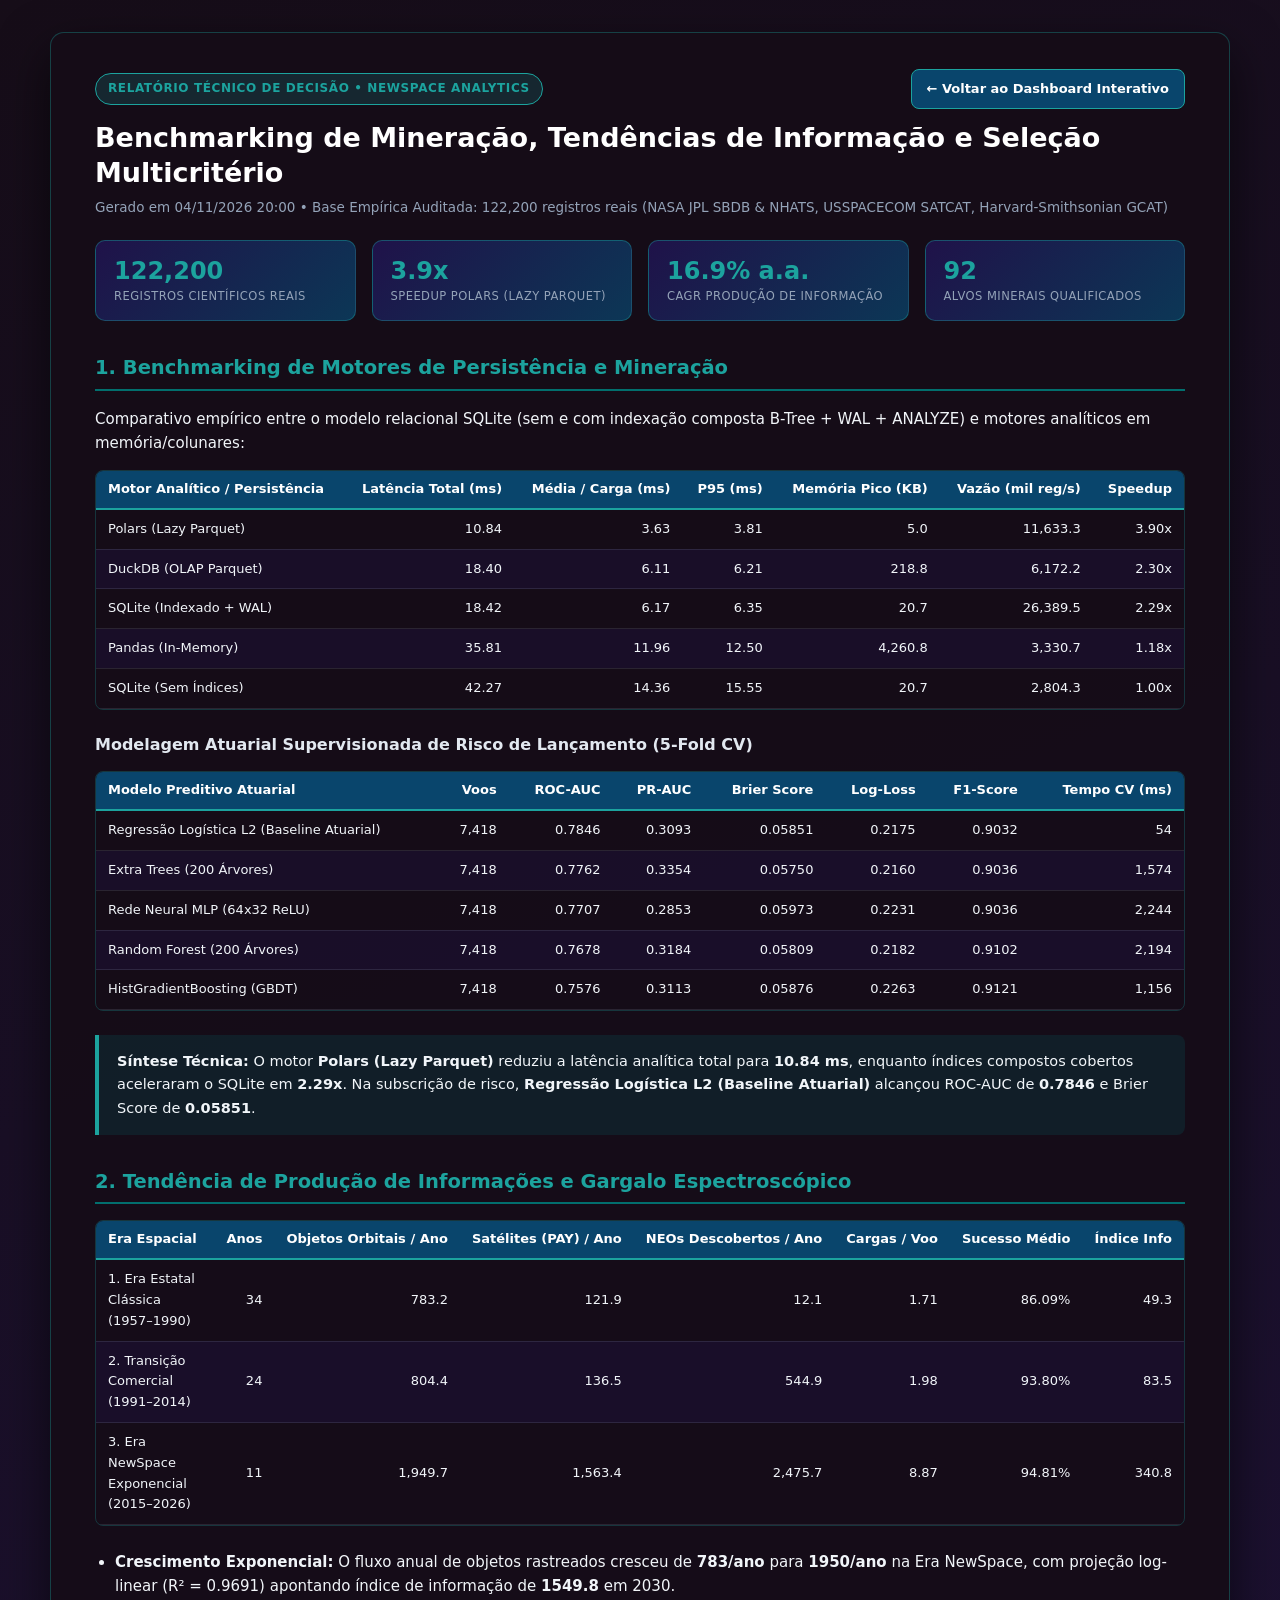
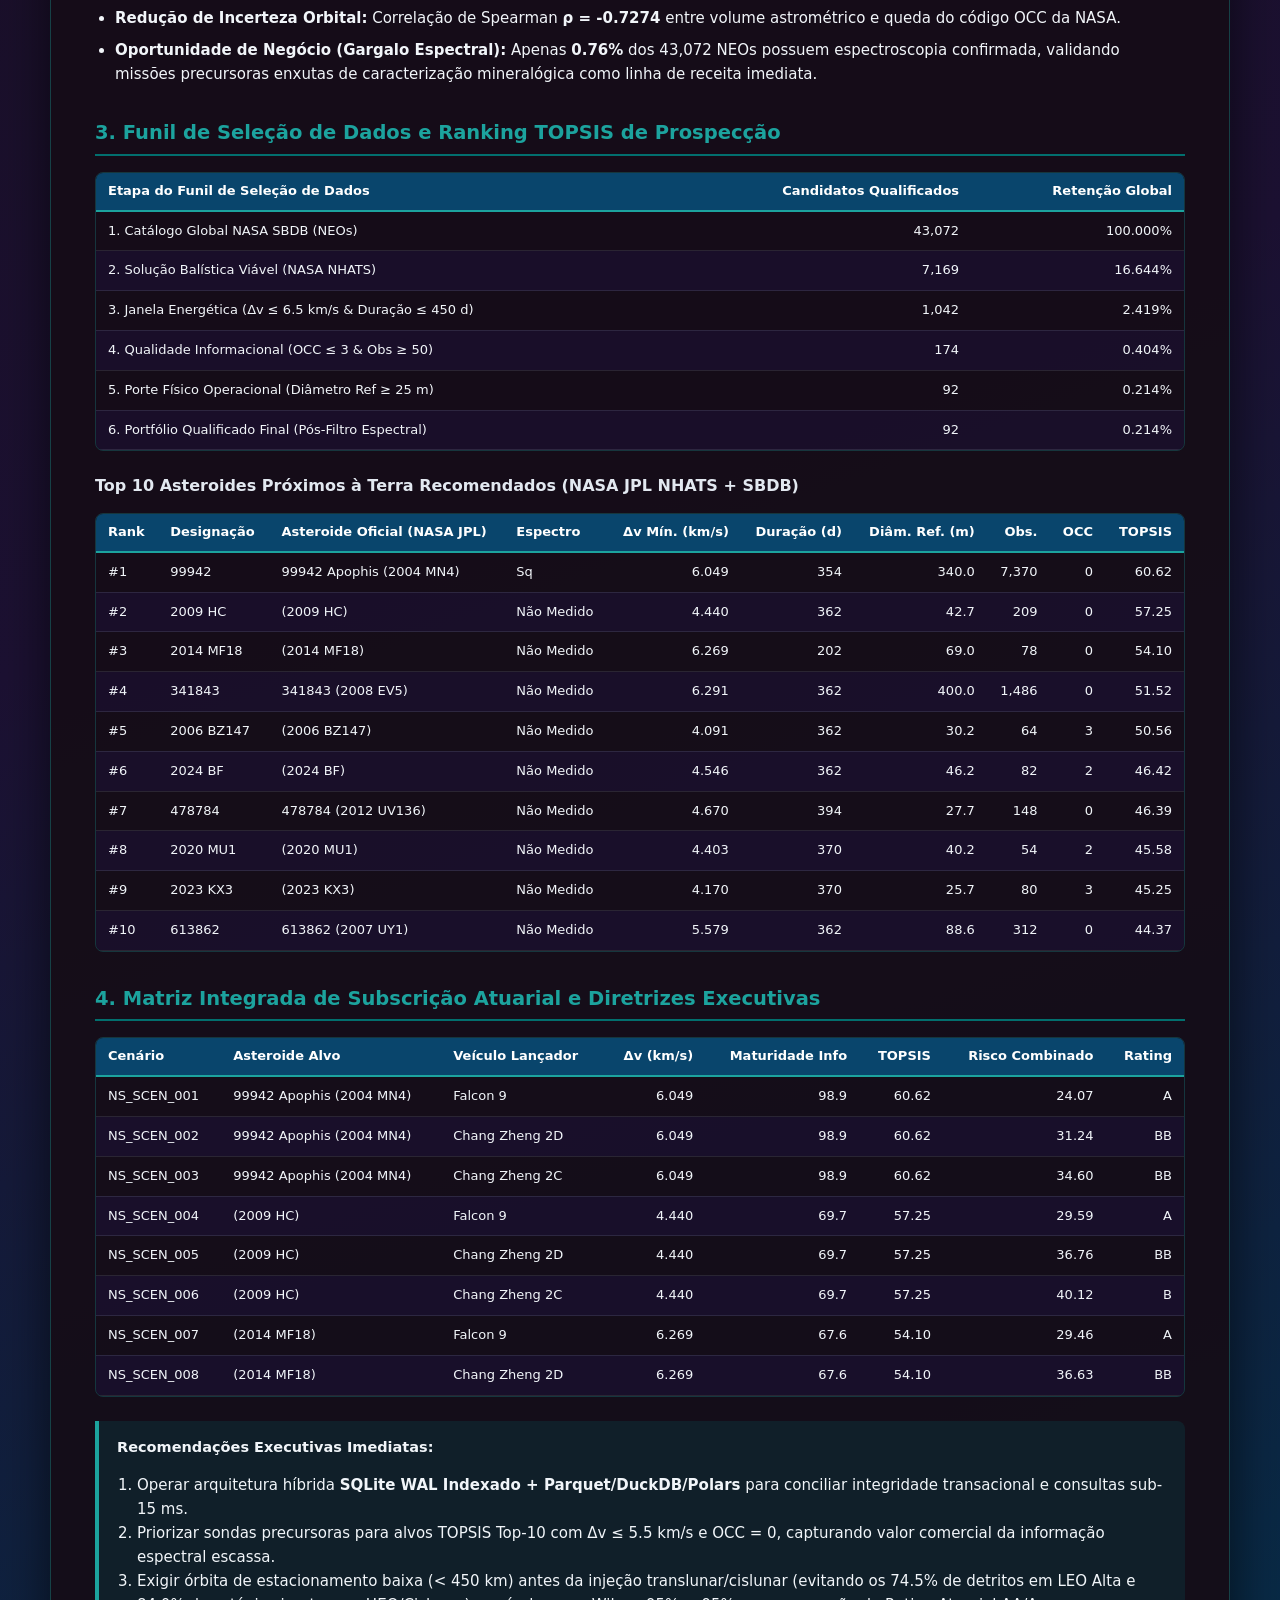
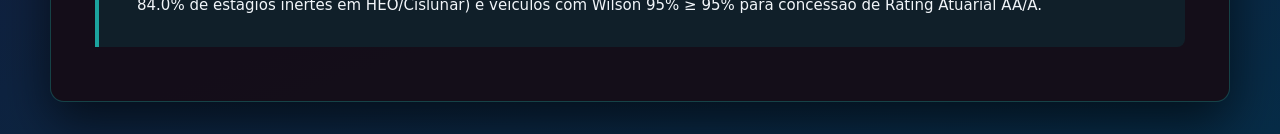
==== commit d7ed2b5a: "style: proportional responsive design for smartphones and tablets" ====
--- a/docs/relatorio.html
+++ b/docs/relatorio.html
@@ -17,71 +17,84 @@
     --muted: #94A3B8;
   }
   * { box-sizing: border-box; }
+  html { -webkit-text-size-adjust: 100%; scroll-behavior: smooth; }
   body {
-    margin: 0; padding: 32px 20px;
+    margin: 0;
+    padding: clamp(10px, 2.5vw, 32px) clamp(8px, 2.5vw, 20px);
     font-family: 'Segoe UI', system-ui, -apple-system, sans-serif;
     background: linear-gradient(160deg, var(--bg) 0%, #1c1132 60%, #072c47 100%);
     color: var(--text);
     line-height: 1.6;
+    overflow-x: hidden;
   }
   .container {
     max-width: 1180px; margin: 0 auto;
-    background: rgba(22, 13, 24, 0.94);
+    background: rgba(22, 13, 24, 0.95);
     border: 1px solid rgba(28, 163, 158, 0.35);
-    border-radius: 14px;
-    padding: 36px 44px;
+    border-radius: clamp(10px, 2vw, 14px);
+    padding: clamp(18px, 3.8vw, 36px) clamp(14px, 4vw, 44px);
     box-shadow: 0 20px 50px rgba(0,0,0,0.6);
   }
   .top-bar {
-    display: flex; justify-content: space-between; align-items: center; flex-wrap: wrap; gap: 12px; margin-bottom: 10px;
+    display: flex; justify-content: space-between; align-items: center; flex-wrap: wrap; gap: 10px; margin-bottom: 12px;
   }
   .badge {
     display: inline-block; padding: 5px 12px; border-radius: 999px;
     background: rgba(28, 163, 158, 0.18); border: 1px solid var(--cyan);
-    color: var(--cyan); font-size: 12px; font-weight: 700; letter-spacing: 0.06em;
+    color: var(--cyan); font-size: clamp(10.5px, 2.2vw, 12px); font-weight: 700; letter-spacing: 0.05em;
     text-transform: uppercase;
   }
   .nav-link {
-    display: inline-flex; align-items: center; gap: 6px;
-    padding: 7px 14px; border-radius: 8px; text-decoration: none;
+    display: inline-flex; align-items: center; justify-content: center; gap: 6px;
+    min-height: 40px; padding: 8px 15px; border-radius: 8px; text-decoration: none;
     background: var(--card); color: #fff; border: 1px solid var(--cyan);
-    font-size: 12.5px; font-weight: 600; transition: background 0.15s;
+    font-size: 13px; font-weight: 600; transition: background 0.15s;
   }
   .nav-link:hover { background: var(--teal); }
-  h1 { font-size: 27px; margin: 10px 0 8px; color: #ffffff; line-height: 1.25; }
+  h1 { font-size: clamp(20px, 4.2vw, 27px); margin: 10px 0 8px; color: #ffffff; line-height: 1.28; }
   h2 {
-    font-size: 19px; margin-top: 34px; padding-bottom: 8px;
-    border-bottom: 2px solid var(--teal); color: var(--cyan);
+    font-size: clamp(16.5px, 3.2vw, 19.5px); margin-top: clamp(24px, 4vw, 34px); padding-bottom: 8px;
+    border-bottom: 2px solid var(--teal); color: var(--cyan); line-height: 1.3;
   }
-  h3 { font-size: 15.5px; color: #e2e8f0; margin-top: 22px; }
-  .meta { color: var(--muted); font-size: 13.5px; margin-bottom: 24px; }
+  h3 { font-size: clamp(14.5px, 2.8vw, 16px); color: #e2e8f0; margin-top: 20px; line-height: 1.35; }
+  p, ul li, ol li { font-size: clamp(13.5px, 2.5vw, 15px); }
+  ul, ol { padding-left: 20px; }
+  .meta { color: var(--muted); font-size: clamp(12px, 2.3vw, 13.5px); margin-bottom: 20px; line-height: 1.45; }
   .kpi-grid {
-    display: grid; grid-template-columns: repeat(auto-fit, minmax(210px, 1fr));
-    gap: 16px; margin: 24px 0;
+    display: grid;
+    grid-template-columns: repeat(4, minmax(0, 1fr));
+    gap: clamp(10px, 2vw, 16px);
+    margin: 22px 0;
   }
   .kpi-card {
+    min-width: 0;
     background: linear-gradient(135deg, rgba(35,20,91,0.75), rgba(9,69,108,0.75));
-    border: 1px solid rgba(28,163,158,0.4); border-radius: 10px; padding: 16px 18px;
+    border: 1px solid rgba(28,163,158,0.4); border-radius: 10px;
+    padding: clamp(12px, 2.2vw, 16px) clamp(12px, 2.4vw, 18px);
   }
-  .kpi-val { font-size: 24px; font-weight: 800; color: var(--cyan); }
-  .kpi-lbl { font-size: 11.5px; color: var(--muted); text-transform: uppercase; margin-top: 4px; letter-spacing: 0.04em; }
+  .kpi-val { font-size: clamp(18px, 3.6vw, 24px); font-weight: 800; color: var(--cyan); line-height: 1.2; }
+  .kpi-lbl { font-size: clamp(10px, 2vw, 11.5px); color: var(--muted); text-transform: uppercase; margin-top: 4px; letter-spacing: 0.04em; line-height: 1.3; }
   .callout {
     background: rgba(2, 111, 110, 0.18); border-left: 4px solid var(--cyan);
-    padding: 14px 18px; border-radius: 0 8px 8px 0; margin: 18px 0;
+    padding: clamp(12px, 2.5vw, 15px) clamp(14px, 3vw, 18px); border-radius: 0 8px 8px 0; margin: 18px 0;
+    font-size: clamp(13px, 2.4vw, 14.5px);
+  }
+  .mobile-scroll-hint {
+    display: none; font-size: 11px; color: var(--cyan); margin: 6px 0 -8px; font-weight: 600;
   }
   .table-wrap {
-    width: 100%; overflow-x: auto; margin: 14px 0 24px;
-    border-radius: 8px; border: 1px solid rgba(28, 163, 158, 0.25);
+    width: 100%; overflow-x: auto; -webkit-overflow-scrolling: touch; overscroll-behavior-x: contain;
+    margin: 14px 0 24px; border-radius: 8px; border: 1px solid rgba(28, 163, 158, 0.28);
   }
   .data-table {
-    width: 100%; border-collapse: collapse; font-size: 13px; table-layout: auto;
+    width: 100%; border-collapse: collapse; font-size: clamp(11.8px, 2.1vw, 13px); table-layout: auto;
   }
   .data-table th {
-    background: var(--card); color: #fff; padding: 11px 13px;
-    border-bottom: 2px solid var(--cyan); font-weight: 700; line-height: 1.3;
+    background: var(--card); color: #fff; padding: 10px 12px;
+    border-bottom: 2px solid var(--cyan); font-weight: 700; line-height: 1.3; white-space: nowrap;
   }
   .data-table td {
-    padding: 9.5px 13px; border-bottom: 1px solid rgba(148,163,184,0.16);
+    padding: 9px 12px; border-bottom: 1px solid rgba(148,163,184,0.16);
     vertical-align: middle;
   }
   .data-table th.txt-col, .data-table td.txt-col { text-align: left; }
@@ -91,9 +104,31 @@
   .data-table tr:nth-child(even) { background: rgba(35, 20, 91, 0.26); }
   .data-table tr:hover { background: rgba(28, 163, 158, 0.12); }
   ul li { margin-bottom: 8px; }
-  @media (max-width: 768px) {
-    .container { padding: 22px 18px; }
-    h1 { font-size: 22px; }
+
+  /* Tablet Breakpoint */
+  @media (max-width: 960px) {
+    .kpi-grid { grid-template-columns: repeat(2, minmax(0, 1fr)); }
+    .mobile-scroll-hint { display: block; }
+    .data-table th:first-child, .data-table td:first-child {
+      position: sticky; left: 0; z-index: 2;
+      box-shadow: 2px 0 6px rgba(0, 0, 0, 0.45);
+    }
+    .data-table th:first-child { background: var(--card); z-index: 3; }
+    .data-table td:first-child { background: #1a1128; }
+    .data-table tr:nth-child(even) td:first-child { background: #201538; }
+  }
+
+  /* Smartphone Breakpoint */
+  @media (max-width: 560px) {
+    .top-bar { flex-direction: column; align-items: stretch; }
+    .badge { text-align: center; }
+    .nav-link { width: 100%; min-height: 44px; }
+    .data-table th, .data-table td { padding: 8px 9px; }
+    .data-table td.txt-col { min-width: 120px; }
+    .data-table td:first-child { min-width: 72px; }
+  }
+  @media (max-width: 360px) {
+    .kpi-grid { grid-template-columns: 1fr; }
   }
   @media print {
     body { background: #fff; color: #111; padding: 0; }
@@ -111,28 +146,28 @@
     <a class="nav-link" href="index.html">&larr; Voltar ao Dashboard Interativo</a>
   </div>
   <h1>Benchmarking de Mineração, Tendências de Informação e Seleção Multicritério</h1>
-  <div class="meta">Gerado em 04/11/2026 19:34 • Base Empírica Auditada: 122,200 registros reais (NASA JPL SBDB &amp; NHATS, USSPACECOM SATCAT, Harvard-Smithsonian GCAT)</div>
+  <div class="meta">Gerado em 04/11/2026 20:00 • Base Empírica Auditada: 122,200 registros reais (NASA JPL SBDB &amp; NHATS, USSPACECOM SATCAT, Harvard-Smithsonian GCAT)</div>
 
   <div class="kpi-grid">
     <div class="kpi-card"><div class="kpi-val">122,200</div><div class="kpi-lbl">Registros Científicos Reais</div></div>
-    <div class="kpi-card"><div class="kpi-val">3.7x</div><div class="kpi-lbl">Speedup Polars (Lazy Parquet)</div></div>
+    <div class="kpi-card"><div class="kpi-val">3.9x</div><div class="kpi-lbl">Speedup Polars (Lazy Parquet)</div></div>
     <div class="kpi-card"><div class="kpi-val">16.9% a.a.</div><div class="kpi-lbl">CAGR Produção de Informação</div></div>
     <div class="kpi-card"><div class="kpi-val">92</div><div class="kpi-lbl">Alvos Minerais Qualificados</div></div>
   </div>
 
   <h2>1. Benchmarking de Motores de Persistência e Mineração</h2>
   <p>Comparativo empírico entre o modelo relacional SQLite (sem e com indexação composta B-Tree + WAL + ANALYZE) e motores analíticos em memória/colunares:</p>
-  <div class="table-wrap"><table class="data-table"><thead><tr><th class="txt-col">Motor Analítico / Persistência</th><th class="num-col">Latência Total (ms)</th><th class="num-col">Média / Carga (ms)</th><th class="num-col">P95 (ms)</th><th class="num-col">Memória Pico (KB)</th><th class="num-col">Vazão (mil reg/s)</th><th class="num-col">Speedup</th></tr></thead><tbody><tr><td class="txt-col">Polars (Lazy Parquet)</td><td class="num-col">11.45</td><td class="num-col">3.84</td><td class="num-col">4.14</td><td class="num-col">5.0</td><td class="num-col">10,922.8</td><td class="num-col">3.68x</td></tr><tr><td class="txt-col">SQLite (Indexado + WAL)</td><td class="num-col">17.48</td><td class="num-col">5.83</td><td class="num-col">5.92</td><td class="num-col">20.7</td><td class="num-col">27,247.3</td><td class="num-col">2.41x</td></tr><tr><td class="txt-col">DuckDB (OLAP Parquet)</td><td class="num-col">18.36</td><td class="num-col">6.16</td><td class="num-col">6.52</td><td class="num-col">218.8</td><td class="num-col">6,256.0</td><td class="num-col">2.29x</td></tr><tr><td class="txt-col">Pandas (In-Memory)</td><td class="num-col">35.44</td><td class="num-col">11.82</td><td class="num-col">12.04</td><td class="num-col">4,260.8</td><td class="num-col">3,567.2</td><td class="num-col">1.19x</td></tr><tr><td class="txt-col">SQLite (Sem Índices)</td><td class="num-col">42.10</td><td class="num-col">14.06</td><td class="num-col">14.30</td><td class="num-col">20.7</td><td class="num-col">2,843.3</td><td class="num-col">1.00x</td></tr></tbody></table></div>
+  <div class="mobile-scroll-hint">&harr; Deslize lateralmente para ver todas as métricas</div><div class="table-wrap"><table class="data-table"><thead><tr><th class="txt-col">Motor Analítico / Persistência</th><th class="num-col">Latência Total (ms)</th><th class="num-col">Média / Carga (ms)</th><th class="num-col">P95 (ms)</th><th class="num-col">Memória Pico (KB)</th><th class="num-col">Vazão (mil reg/s)</th><th class="num-col">Speedup</th></tr></thead><tbody><tr><td class="txt-col">Polars (Lazy Parquet)</td><td class="num-col">10.84</td><td class="num-col">3.63</td><td class="num-col">3.81</td><td class="num-col">5.0</td><td class="num-col">11,633.3</td><td class="num-col">3.90x</td></tr><tr><td class="txt-col">DuckDB (OLAP Parquet)</td><td class="num-col">18.40</td><td class="num-col">6.11</td><td class="num-col">6.21</td><td class="num-col">218.8</td><td class="num-col">6,172.2</td><td class="num-col">2.30x</td></tr><tr><td class="txt-col">SQLite (Indexado + WAL)</td><td class="num-col">18.42</td><td class="num-col">6.17</td><td class="num-col">6.35</td><td class="num-col">20.7</td><td class="num-col">26,389.5</td><td class="num-col">2.29x</td></tr><tr><td class="txt-col">Pandas (In-Memory)</td><td class="num-col">35.81</td><td class="num-col">11.96</td><td class="num-col">12.50</td><td class="num-col">4,260.8</td><td class="num-col">3,330.7</td><td class="num-col">1.18x</td></tr><tr><td class="txt-col">SQLite (Sem Índices)</td><td class="num-col">42.27</td><td class="num-col">14.36</td><td class="num-col">15.55</td><td class="num-col">20.7</td><td class="num-col">2,804.3</td><td class="num-col">1.00x</td></tr></tbody></table></div>
   <h3>Modelagem Atuarial Supervisionada de Risco de Lançamento (5-Fold CV)</h3>
-  <div class="table-wrap"><table class="data-table"><thead><tr><th class="txt-col">Modelo Preditivo Atuarial</th><th class="num-col">Voos</th><th class="num-col">ROC-AUC</th><th class="num-col">PR-AUC</th><th class="num-col">Brier Score</th><th class="num-col">Log-Loss</th><th class="num-col">F1-Score</th><th class="num-col">Tempo CV (ms)</th></tr></thead><tbody><tr><td class="txt-col">Regressão Logística L2 (Baseline Atuarial)</td><td class="num-col">7,418</td><td class="num-col">0.7846</td><td class="num-col">0.3093</td><td class="num-col">0.05851</td><td class="num-col">0.2175</td><td class="num-col">0.9032</td><td class="num-col">164</td></tr><tr><td class="txt-col">Extra Trees (200 Árvores)</td><td class="num-col">7,418</td><td class="num-col">0.7762</td><td class="num-col">0.3354</td><td class="num-col">0.05750</td><td class="num-col">0.2160</td><td class="num-col">0.9036</td><td class="num-col">1,456</td></tr><tr><td class="txt-col">Rede Neural MLP (64x32 ReLU)</td><td class="num-col">7,418</td><td class="num-col">0.7707</td><td class="num-col">0.2853</td><td class="num-col">0.05973</td><td class="num-col">0.2231</td><td class="num-col">0.9036</td><td class="num-col">2,230</td></tr><tr><td class="txt-col">Random Forest (200 Árvores)</td><td class="num-col">7,418</td><td class="num-col">0.7678</td><td class="num-col">0.3184</td><td class="num-col">0.05809</td><td class="num-col">0.2182</td><td class="num-col">0.9102</td><td class="num-col">2,159</td></tr><tr><td class="txt-col">HistGradientBoosting (GBDT)</td><td class="num-col">7,418</td><td class="num-col">0.7576</td><td class="num-col">0.3113</td><td class="num-col">0.05876</td><td class="num-col">0.2263</td><td class="num-col">0.9121</td><td class="num-col">1,158</td></tr></tbody></table></div>
+  <div class="mobile-scroll-hint">&harr; Deslize lateralmente para ver todas as métricas</div><div class="table-wrap"><table class="data-table"><thead><tr><th class="txt-col">Modelo Preditivo Atuarial</th><th class="num-col">Voos</th><th class="num-col">ROC-AUC</th><th class="num-col">PR-AUC</th><th class="num-col">Brier Score</th><th class="num-col">Log-Loss</th><th class="num-col">F1-Score</th><th class="num-col">Tempo CV (ms)</th></tr></thead><tbody><tr><td class="txt-col">Regressão Logística L2 (Baseline Atuarial)</td><td class="num-col">7,418</td><td class="num-col">0.7846</td><td class="num-col">0.3093</td><td class="num-col">0.05851</td><td class="num-col">0.2175</td><td class="num-col">0.9032</td><td class="num-col">54</td></tr><tr><td class="txt-col">Extra Trees (200 Árvores)</td><td class="num-col">7,418</td><td class="num-col">0.7762</td><td class="num-col">0.3354</td><td class="num-col">0.05750</td><td class="num-col">0.2160</td><td class="num-col">0.9036</td><td class="num-col">1,574</td></tr><tr><td class="txt-col">Rede Neural MLP (64x32 ReLU)</td><td class="num-col">7,418</td><td class="num-col">0.7707</td><td class="num-col">0.2853</td><td class="num-col">0.05973</td><td class="num-col">0.2231</td><td class="num-col">0.9036</td><td class="num-col">2,244</td></tr><tr><td class="txt-col">Random Forest (200 Árvores)</td><td class="num-col">7,418</td><td class="num-col">0.7678</td><td class="num-col">0.3184</td><td class="num-col">0.05809</td><td class="num-col">0.2182</td><td class="num-col">0.9102</td><td class="num-col">2,194</td></tr><tr><td class="txt-col">HistGradientBoosting (GBDT)</td><td class="num-col">7,418</td><td class="num-col">0.7576</td><td class="num-col">0.3113</td><td class="num-col">0.05876</td><td class="num-col">0.2263</td><td class="num-col">0.9121</td><td class="num-col">1,156</td></tr></tbody></table></div>
   <div class="callout">
-    <strong>Síntese Técnica:</strong> O motor <strong>Polars (Lazy Parquet)</strong> reduziu a latência analítica total para <strong>11.45 ms</strong>, enquanto índices compostos cobertos aceleraram o SQLite em <strong>2.41x</strong>. Na subscrição de risco, <strong>Regressão Logística L2 (Baseline Atuarial)</strong> alcançou ROC-AUC de <strong>0.7846</strong> e Brier Score de <strong>0.05851</strong>.
+    <strong>Síntese Técnica:</strong> O motor <strong>Polars (Lazy Parquet)</strong> reduziu a latência analítica total para <strong>10.84 ms</strong>, enquanto índices compostos cobertos aceleraram o SQLite em <strong>2.29x</strong>. Na subscrição de risco, <strong>Regressão Logística L2 (Baseline Atuarial)</strong> alcançou ROC-AUC de <strong>0.7846</strong> e Brier Score de <strong>0.05851</strong>.
   </div>
 
   <h2>2. Tendência de Produção de Informações e Gargalo Espectroscópico</h2>
-  <div class="table-wrap"><table class="data-table"><thead><tr><th class="txt-col">Era Espacial</th><th class="num-col">Anos</th><th class="num-col">Objetos Orbitais / Ano</th><th class="num-col">Satélites (PAY) / Ano</th><th class="num-col">NEOs Descobertos / Ano</th><th class="num-col">Cargas / Voo</th><th class="num-col">Sucesso Médio</th><th class="num-col">Índice Info</th></tr></thead><tbody><tr><td class="txt-col">1. Era Estatal Clássica (1957–1990)</td><td class="num-col">34</td><td class="num-col">783.2</td><td class="num-col">121.9</td><td class="num-col">12.1</td><td class="num-col">1.71</td><td class="num-col">86.09%</td><td class="num-col">49.3</td></tr><tr><td class="txt-col">2. Transição Comercial (1991–2014)</td><td class="num-col">24</td><td class="num-col">804.4</td><td class="num-col">136.5</td><td class="num-col">544.9</td><td class="num-col">1.98</td><td class="num-col">93.80%</td><td class="num-col">83.5</td></tr><tr><td class="txt-col">3. Era NewSpace Exponencial (2015–2026)</td><td class="num-col">11</td><td class="num-col">1,949.7</td><td class="num-col">1,563.4</td><td class="num-col">2,475.7</td><td class="num-col">8.87</td><td class="num-col">94.81%</td><td class="num-col">340.8</td></tr></tbody></table></div>
+  <div class="mobile-scroll-hint">&harr; Deslize lateralmente para ver todas as métricas</div><div class="table-wrap"><table class="data-table"><thead><tr><th class="txt-col">Era Espacial</th><th class="num-col">Anos</th><th class="num-col">Objetos Orbitais / Ano</th><th class="num-col">Satélites (PAY) / Ano</th><th class="num-col">NEOs Descobertos / Ano</th><th class="num-col">Cargas / Voo</th><th class="num-col">Sucesso Médio</th><th class="num-col">Índice Info</th></tr></thead><tbody><tr><td class="txt-col">1. Era Estatal Clássica (1957–1990)</td><td class="num-col">34</td><td class="num-col">783.2</td><td class="num-col">121.9</td><td class="num-col">12.1</td><td class="num-col">1.71</td><td class="num-col">86.09%</td><td class="num-col">49.3</td></tr><tr><td class="txt-col">2. Transição Comercial (1991–2014)</td><td class="num-col">24</td><td class="num-col">804.4</td><td class="num-col">136.5</td><td class="num-col">544.9</td><td class="num-col">1.98</td><td class="num-col">93.80%</td><td class="num-col">83.5</td></tr><tr><td class="txt-col">3. Era NewSpace Exponencial (2015–2026)</td><td class="num-col">11</td><td class="num-col">1,949.7</td><td class="num-col">1,563.4</td><td class="num-col">2,475.7</td><td class="num-col">8.87</td><td class="num-col">94.81%</td><td class="num-col">340.8</td></tr></tbody></table></div>
   <ul>
-    <li><strong>Crescimento Exponencial:</strong> O fluxo anual de objetos rastreados cresceu de <strong>783/ano</strong> para <strong>1950/ano</strong> na Era NewSpace, com projeção log-linear ($R^2 = 0.9691$) apontando índice de informação de <strong>1549.8</strong> em 2030.</li>
+    <li><strong>Crescimento Exponencial:</strong> O fluxo anual de objetos rastreados cresceu de <strong>783/ano</strong> para <strong>1950/ano</strong> na Era NewSpace, com projeção log-linear (R&sup2; = 0.9691) apontando índice de informação de <strong>1549.8</strong> em 2030.</li>
     <li><strong>Redução de Incerteza Orbital:</strong> Correlação de Spearman <strong>&rho; = -0.7274</strong> entre volume astrométrico e queda do código OCC da NASA.</li>
     <li><strong>Oportunidade de Negócio (Gargalo Espectral):</strong> Apenas <strong>0.76%</strong> dos 43,072 NEOs possuem espectroscopia confirmada, validando missões precursoras enxutas de caracterização mineralógica como linha de receita imediata.</li>
   </ul>
@@ -140,10 +175,10 @@
   <h2>3. Funil de Seleção de Dados e Ranking TOPSIS de Prospecção</h2>
   <div class="table-wrap"><table class="data-table"><thead><tr><th class="txt-col">Etapa do Funil de Seleção de Dados</th><th class="num-col">Candidatos Qualificados</th><th class="num-col">Retenção Global</th></tr></thead><tbody><tr><td class="txt-col">1. Catálogo Global NASA SBDB (NEOs)</td><td class="num-col">43,072</td><td class="num-col">100.000%</td></tr><tr><td class="txt-col">2. Solução Balística Viável (NASA NHATS)</td><td class="num-col">7,169</td><td class="num-col">16.644%</td></tr><tr><td class="txt-col">3. Janela Energética (Δv ≤ 6.5 km/s & Duração ≤ 450 d)</td><td class="num-col">1,042</td><td class="num-col">2.419%</td></tr><tr><td class="txt-col">4. Qualidade Informacional (OCC ≤ 3 & Obs ≥ 50)</td><td class="num-col">174</td><td class="num-col">0.404%</td></tr><tr><td class="txt-col">5. Porte Físico Operacional (Diâmetro Ref ≥ 25 m)</td><td class="num-col">92</td><td class="num-col">0.214%</td></tr><tr><td class="txt-col">6. Portfólio Qualificado Final (Pós-Filtro Espectral)</td><td class="num-col">92</td><td class="num-col">0.214%</td></tr></tbody></table></div>
   <h3>Top 10 Asteroides Próximos à Terra Recomendados (NASA JPL NHATS + SBDB)</h3>
-  <div class="table-wrap"><table class="data-table"><thead><tr><th class="txt-col">Rank</th><th class="txt-col">Designação</th><th class="txt-col">Asteroide Oficial (NASA JPL)</th><th class="txt-col">Espectro</th><th class="num-col">Δv Mín. (km/s)</th><th class="num-col">Duração (d)</th><th class="num-col">Diâm. Ref. (m)</th><th class="num-col">Obs.</th><th class="num-col">OCC</th><th class="num-col">TOPSIS</th></tr></thead><tbody><tr><td class="txt-col">#1</td><td class="txt-col">99942</td><td class="txt-col">99942 Apophis (2004 MN4)</td><td class="txt-col">Sq</td><td class="num-col">6.049</td><td class="num-col">354</td><td class="num-col">340.0</td><td class="num-col">7,370</td><td class="num-col">0</td><td class="num-col">60.62</td></tr><tr><td class="txt-col">#2</td><td class="txt-col">2009 HC</td><td class="txt-col">(2009 HC)</td><td class="txt-col">Não Medido</td><td class="num-col">4.440</td><td class="num-col">362</td><td class="num-col">42.7</td><td class="num-col">209</td><td class="num-col">0</td><td class="num-col">57.25</td></tr><tr><td class="txt-col">#3</td><td class="txt-col">2014 MF18</td><td class="txt-col">(2014 MF18)</td><td class="txt-col">Não Medido</td><td class="num-col">6.269</td><td class="num-col">202</td><td class="num-col">69.0</td><td class="num-col">78</td><td class="num-col">0</td><td class="num-col">54.10</td></tr><tr><td class="txt-col">#4</td><td class="txt-col">341843</td><td class="txt-col">341843 (2008 EV5)</td><td class="txt-col">Não Medido</td><td class="num-col">6.291</td><td class="num-col">362</td><td class="num-col">400.0</td><td class="num-col">1,486</td><td class="num-col">0</td><td class="num-col">51.52</td></tr><tr><td class="txt-col">#5</td><td class="txt-col">2006 BZ147</td><td class="txt-col">(2006 BZ147)</td><td class="txt-col">Não Medido</td><td class="num-col">4.091</td><td class="num-col">362</td><td class="num-col">30.2</td><td class="num-col">64</td><td class="num-col">3</td><td class="num-col">50.56</td></tr><tr><td class="txt-col">#6</td><td class="txt-col">2024 BF</td><td class="txt-col">(2024 BF)</td><td class="txt-col">Não Medido</td><td class="num-col">4.546</td><td class="num-col">362</td><td class="num-col">46.2</td><td class="num-col">82</td><td class="num-col">2</td><td class="num-col">46.42</td></tr><tr><td class="txt-col">#7</td><td class="txt-col">478784</td><td class="txt-col">478784 (2012 UV136)</td><td class="txt-col">Não Medido</td><td class="num-col">4.670</td><td class="num-col">394</td><td class="num-col">27.7</td><td class="num-col">148</td><td class="num-col">0</td><td class="num-col">46.39</td></tr><tr><td class="txt-col">#8</td><td class="txt-col">2020 MU1</td><td class="txt-col">(2020 MU1)</td><td class="txt-col">Não Medido</td><td class="num-col">4.403</td><td class="num-col">370</td><td class="num-col">40.2</td><td class="num-col">54</td><td class="num-col">2</td><td class="num-col">45.58</td></tr><tr><td class="txt-col">#9</td><td class="txt-col">2023 KX3</td><td class="txt-col">(2023 KX3)</td><td class="txt-col">Não Medido</td><td class="num-col">4.170</td><td class="num-col">370</td><td class="num-col">25.7</td><td class="num-col">80</td><td class="num-col">3</td><td class="num-col">45.25</td></tr><tr><td class="txt-col">#10</td><td class="txt-col">613862</td><td class="txt-col">613862 (2007 UY1)</td><td class="txt-col">Não Medido</td><td class="num-col">5.579</td><td class="num-col">362</td><td class="num-col">88.6</td><td class="num-col">312</td><td class="num-col">0</td><td class="num-col">44.37</td></tr></tbody></table></div>
+  <div class="mobile-scroll-hint">&harr; Deslize lateralmente para ver todas as métricas</div><div class="table-wrap"><table class="data-table"><thead><tr><th class="txt-col">Rank</th><th class="txt-col">Designação</th><th class="txt-col">Asteroide Oficial (NASA JPL)</th><th class="txt-col">Espectro</th><th class="num-col">Δv Mín. (km/s)</th><th class="num-col">Duração (d)</th><th class="num-col">Diâm. Ref. (m)</th><th class="num-col">Obs.</th><th class="num-col">OCC</th><th class="num-col">TOPSIS</th></tr></thead><tbody><tr><td class="txt-col">#1</td><td class="txt-col">99942</td><td class="txt-col">99942 Apophis (2004 MN4)</td><td class="txt-col">Sq</td><td class="num-col">6.049</td><td class="num-col">354</td><td class="num-col">340.0</td><td class="num-col">7,370</td><td class="num-col">0</td><td class="num-col">60.62</td></tr><tr><td class="txt-col">#2</td><td class="txt-col">2009 HC</td><td class="txt-col">(2009 HC)</td><td class="txt-col">Não Medido</td><td class="num-col">4.440</td><td class="num-col">362</td><td class="num-col">42.7</td><td class="num-col">209</td><td class="num-col">0</td><td class="num-col">57.25</td></tr><tr><td class="txt-col">#3</td><td class="txt-col">2014 MF18</td><td class="txt-col">(2014 MF18)</td><td class="txt-col">Não Medido</td><td class="num-col">6.269</td><td class="num-col">202</td><td class="num-col">69.0</td><td class="num-col">78</td><td class="num-col">0</td><td class="num-col">54.10</td></tr><tr><td class="txt-col">#4</td><td class="txt-col">341843</td><td class="txt-col">341843 (2008 EV5)</td><td class="txt-col">Não Medido</td><td class="num-col">6.291</td><td class="num-col">362</td><td class="num-col">400.0</td><td class="num-col">1,486</td><td class="num-col">0</td><td class="num-col">51.52</td></tr><tr><td class="txt-col">#5</td><td class="txt-col">2006 BZ147</td><td class="txt-col">(2006 BZ147)</td><td class="txt-col">Não Medido</td><td class="num-col">4.091</td><td class="num-col">362</td><td class="num-col">30.2</td><td class="num-col">64</td><td class="num-col">3</td><td class="num-col">50.56</td></tr><tr><td class="txt-col">#6</td><td class="txt-col">2024 BF</td><td class="txt-col">(2024 BF)</td><td class="txt-col">Não Medido</td><td class="num-col">4.546</td><td class="num-col">362</td><td class="num-col">46.2</td><td class="num-col">82</td><td class="num-col">2</td><td class="num-col">46.42</td></tr><tr><td class="txt-col">#7</td><td class="txt-col">478784</td><td class="txt-col">478784 (2012 UV136)</td><td class="txt-col">Não Medido</td><td class="num-col">4.670</td><td class="num-col">394</td><td class="num-col">27.7</td><td class="num-col">148</td><td class="num-col">0</td><td class="num-col">46.39</td></tr><tr><td class="txt-col">#8</td><td class="txt-col">2020 MU1</td><td class="txt-col">(2020 MU1)</td><td class="txt-col">Não Medido</td><td class="num-col">4.403</td><td class="num-col">370</td><td class="num-col">40.2</td><td class="num-col">54</td><td class="num-col">2</td><td class="num-col">45.58</td></tr><tr><td class="txt-col">#9</td><td class="txt-col">2023 KX3</td><td class="txt-col">(2023 KX3)</td><td class="txt-col">Não Medido</td><td class="num-col">4.170</td><td class="num-col">370</td><td class="num-col">25.7</td><td class="num-col">80</td><td class="num-col">3</td><td class="num-col">45.25</td></tr><tr><td class="txt-col">#10</td><td class="txt-col">613862</td><td class="txt-col">613862 (2007 UY1)</td><td class="txt-col">Não Medido</td><td class="num-col">5.579</td><td class="num-col">362</td><td class="num-col">88.6</td><td class="num-col">312</td><td class="num-col">0</td><td class="num-col">44.37</td></tr></tbody></table></div>
 
   <h2>4. Matriz Integrada de Subscrição Atuarial e Diretrizes Executivas</h2>
-  <div class="table-wrap"><table class="data-table"><thead><tr><th class="txt-col">Cenário</th><th class="txt-col">Asteroide Alvo</th><th class="txt-col">Veículo Lançador</th><th class="num-col">Δv (km/s)</th><th class="num-col">Maturidade Info</th><th class="num-col">TOPSIS</th><th class="num-col">Risco Combinado</th><th class="num-col">Rating</th></tr></thead><tbody><tr><td class="txt-col">NS_SCEN_001</td><td class="txt-col">99942 Apophis (2004 MN4)</td><td class="txt-col">Falcon 9</td><td class="num-col">6.049</td><td class="num-col">98.9</td><td class="num-col">60.62</td><td class="num-col">24.07</td><td class="num-col">A</td></tr><tr><td class="txt-col">NS_SCEN_002</td><td class="txt-col">99942 Apophis (2004 MN4)</td><td class="txt-col">Chang Zheng 2D</td><td class="num-col">6.049</td><td class="num-col">98.9</td><td class="num-col">60.62</td><td class="num-col">31.24</td><td class="num-col">BB</td></tr><tr><td class="txt-col">NS_SCEN_003</td><td class="txt-col">99942 Apophis (2004 MN4)</td><td class="txt-col">Chang Zheng 2C</td><td class="num-col">6.049</td><td class="num-col">98.9</td><td class="num-col">60.62</td><td class="num-col">34.60</td><td class="num-col">BB</td></tr><tr><td class="txt-col">NS_SCEN_004</td><td class="txt-col">(2009 HC)</td><td class="txt-col">Falcon 9</td><td class="num-col">4.440</td><td class="num-col">69.7</td><td class="num-col">57.25</td><td class="num-col">29.59</td><td class="num-col">A</td></tr><tr><td class="txt-col">NS_SCEN_005</td><td class="txt-col">(2009 HC)</td><td class="txt-col">Chang Zheng 2D</td><td class="num-col">4.440</td><td class="num-col">69.7</td><td class="num-col">57.25</td><td class="num-col">36.76</td><td class="num-col">BB</td></tr><tr><td class="txt-col">NS_SCEN_006</td><td class="txt-col">(2009 HC)</td><td class="txt-col">Chang Zheng 2C</td><td class="num-col">4.440</td><td class="num-col">69.7</td><td class="num-col">57.25</td><td class="num-col">40.12</td><td class="num-col">B</td></tr><tr><td class="txt-col">NS_SCEN_007</td><td class="txt-col">(2014 MF18)</td><td class="txt-col">Falcon 9</td><td class="num-col">6.269</td><td class="num-col">67.6</td><td class="num-col">54.10</td><td class="num-col">29.46</td><td class="num-col">A</td></tr><tr><td class="txt-col">NS_SCEN_008</td><td class="txt-col">(2014 MF18)</td><td class="txt-col">Chang Zheng 2D</td><td class="num-col">6.269</td><td class="num-col">67.6</td><td class="num-col">54.10</td><td class="num-col">36.63</td><td class="num-col">BB</td></tr></tbody></table></div>
+  <div class="mobile-scroll-hint">&harr; Deslize lateralmente para ver todas as métricas</div><div class="table-wrap"><table class="data-table"><thead><tr><th class="txt-col">Cenário</th><th class="txt-col">Asteroide Alvo</th><th class="txt-col">Veículo Lançador</th><th class="num-col">Δv (km/s)</th><th class="num-col">Maturidade Info</th><th class="num-col">TOPSIS</th><th class="num-col">Risco Combinado</th><th class="num-col">Rating</th></tr></thead><tbody><tr><td class="txt-col">NS_SCEN_001</td><td class="txt-col">99942 Apophis (2004 MN4)</td><td class="txt-col">Falcon 9</td><td class="num-col">6.049</td><td class="num-col">98.9</td><td class="num-col">60.62</td><td class="num-col">24.07</td><td class="num-col">A</td></tr><tr><td class="txt-col">NS_SCEN_002</td><td class="txt-col">99942 Apophis (2004 MN4)</td><td class="txt-col">Chang Zheng 2D</td><td class="num-col">6.049</td><td class="num-col">98.9</td><td class="num-col">60.62</td><td class="num-col">31.24</td><td class="num-col">BB</td></tr><tr><td class="txt-col">NS_SCEN_003</td><td class="txt-col">99942 Apophis (2004 MN4)</td><td class="txt-col">Chang Zheng 2C</td><td class="num-col">6.049</td><td class="num-col">98.9</td><td class="num-col">60.62</td><td class="num-col">34.60</td><td class="num-col">BB</td></tr><tr><td class="txt-col">NS_SCEN_004</td><td class="txt-col">(2009 HC)</td><td class="txt-col">Falcon 9</td><td class="num-col">4.440</td><td class="num-col">69.7</td><td class="num-col">57.25</td><td class="num-col">29.59</td><td class="num-col">A</td></tr><tr><td class="txt-col">NS_SCEN_005</td><td class="txt-col">(2009 HC)</td><td class="txt-col">Chang Zheng 2D</td><td class="num-col">4.440</td><td class="num-col">69.7</td><td class="num-col">57.25</td><td class="num-col">36.76</td><td class="num-col">BB</td></tr><tr><td class="txt-col">NS_SCEN_006</td><td class="txt-col">(2009 HC)</td><td class="txt-col">Chang Zheng 2C</td><td class="num-col">4.440</td><td class="num-col">69.7</td><td class="num-col">57.25</td><td class="num-col">40.12</td><td class="num-col">B</td></tr><tr><td class="txt-col">NS_SCEN_007</td><td class="txt-col">(2014 MF18)</td><td class="txt-col">Falcon 9</td><td class="num-col">6.269</td><td class="num-col">67.6</td><td class="num-col">54.10</td><td class="num-col">29.46</td><td class="num-col">A</td></tr><tr><td class="txt-col">NS_SCEN_008</td><td class="txt-col">(2014 MF18)</td><td class="txt-col">Chang Zheng 2D</td><td class="num-col">6.269</td><td class="num-col">67.6</td><td class="num-col">54.10</td><td class="num-col">36.63</td><td class="num-col">BB</td></tr></tbody></table></div>
   <div class="callout">
     <strong>Recomendações Executivas Imediatas:</strong>
     <ol>
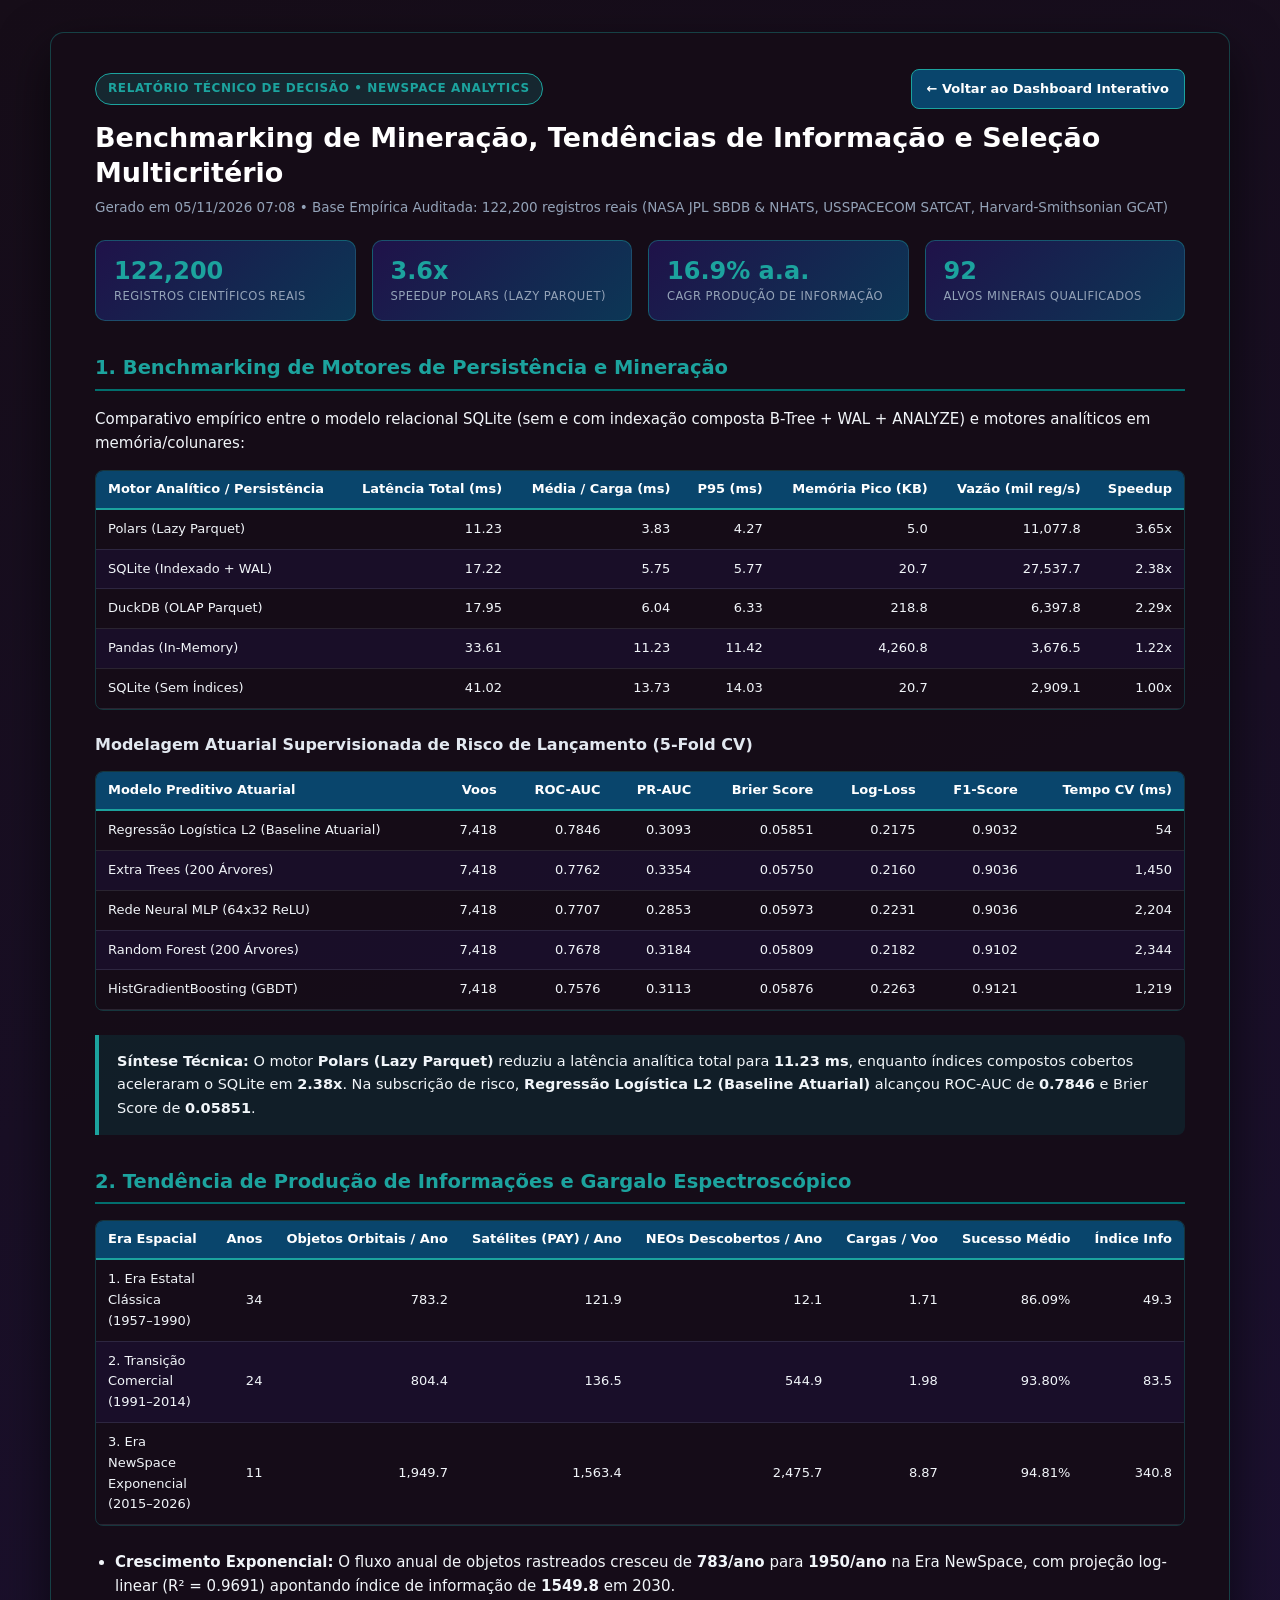
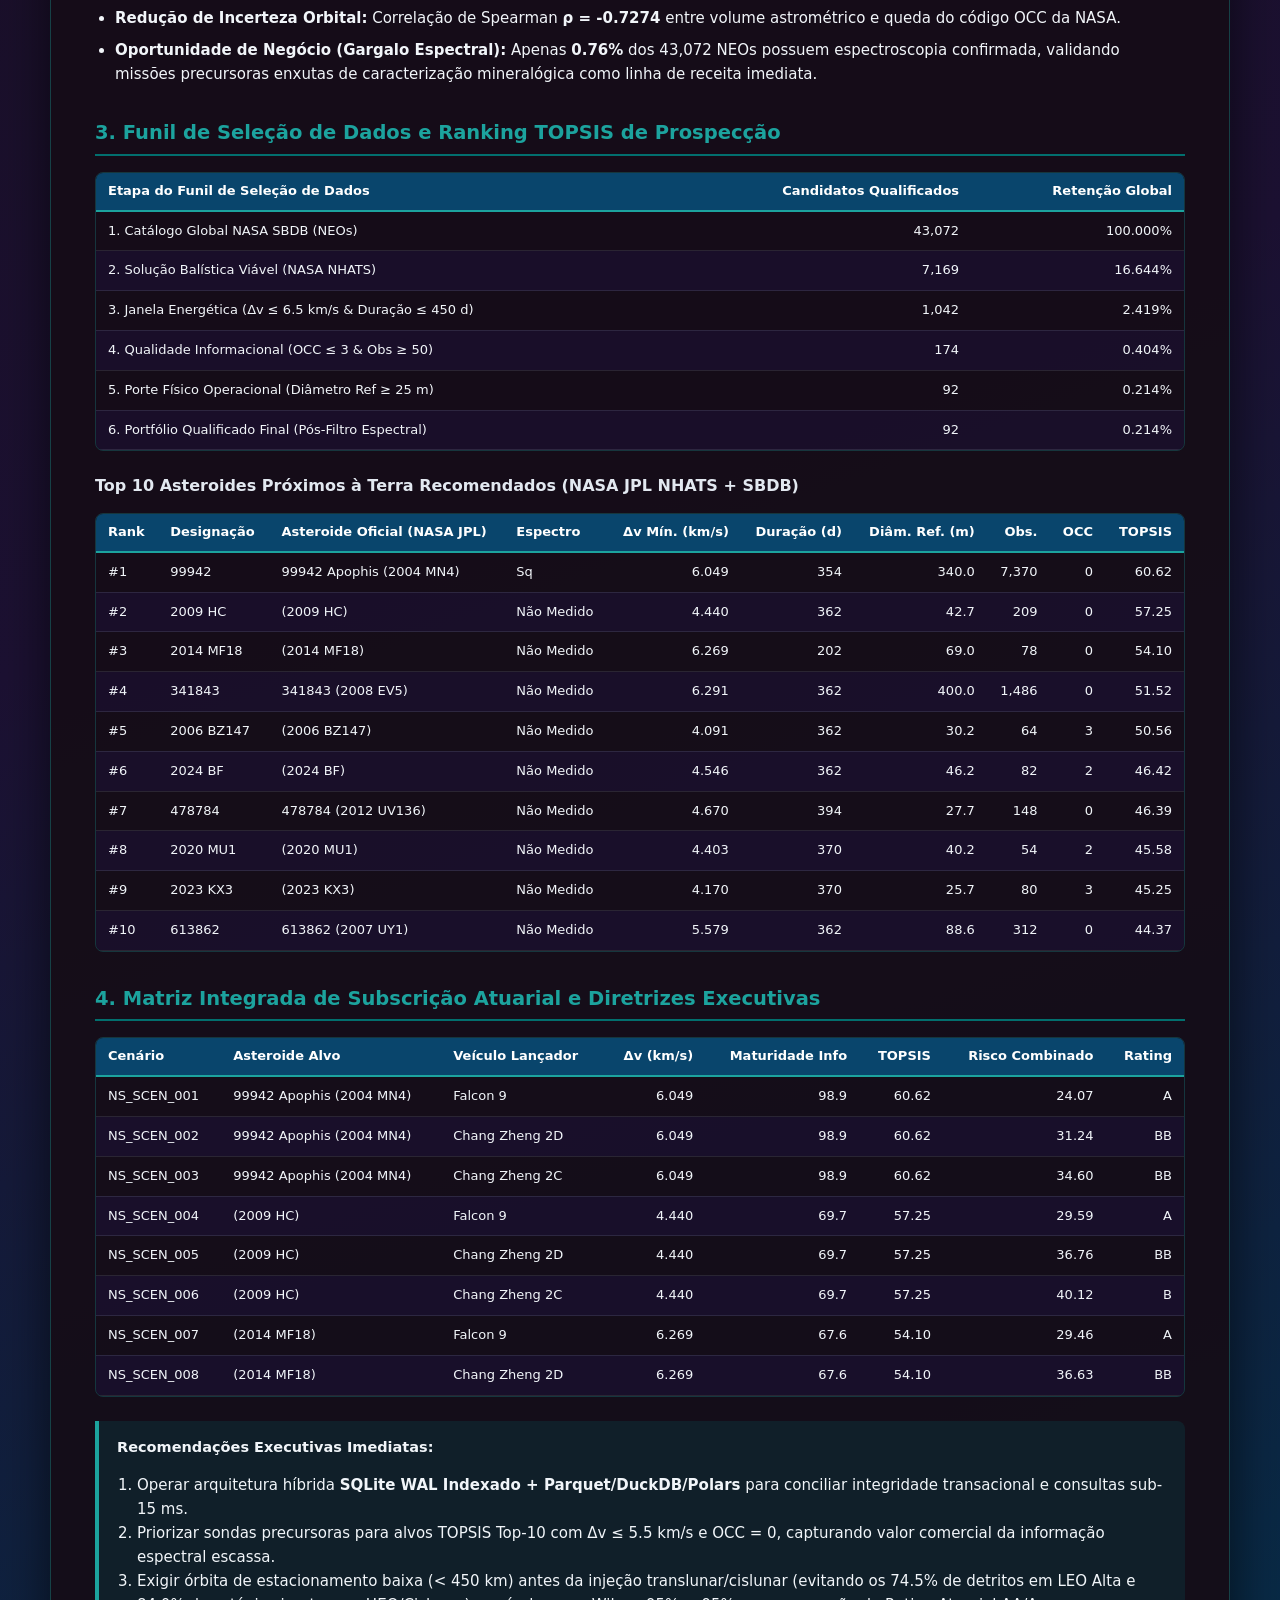
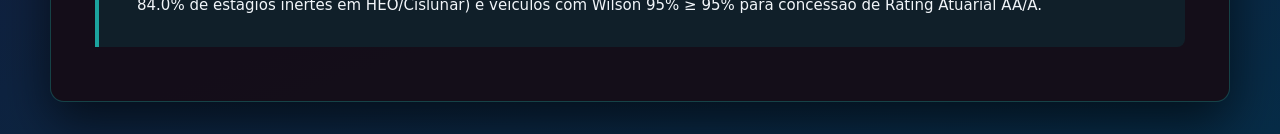
==== commit bbebf87b: "fix(dashboard): decode Plotly bdata buffers and modularize JS assets" ====
--- a/docs/relatorio.html
+++ b/docs/relatorio.html
@@ -146,22 +146,22 @@
     <a class="nav-link" href="index.html">&larr; Voltar ao Dashboard Interativo</a>
   </div>
   <h1>Benchmarking de Mineração, Tendências de Informação e Seleção Multicritério</h1>
-  <div class="meta">Gerado em 04/11/2026 20:00 • Base Empírica Auditada: 122,200 registros reais (NASA JPL SBDB &amp; NHATS, USSPACECOM SATCAT, Harvard-Smithsonian GCAT)</div>
+  <div class="meta">Gerado em 05/11/2026 07:08 • Base Empírica Auditada: 122,200 registros reais (NASA JPL SBDB &amp; NHATS, USSPACECOM SATCAT, Harvard-Smithsonian GCAT)</div>
 
   <div class="kpi-grid">
     <div class="kpi-card"><div class="kpi-val">122,200</div><div class="kpi-lbl">Registros Científicos Reais</div></div>
-    <div class="kpi-card"><div class="kpi-val">3.9x</div><div class="kpi-lbl">Speedup Polars (Lazy Parquet)</div></div>
+    <div class="kpi-card"><div class="kpi-val">3.6x</div><div class="kpi-lbl">Speedup Polars (Lazy Parquet)</div></div>
     <div class="kpi-card"><div class="kpi-val">16.9% a.a.</div><div class="kpi-lbl">CAGR Produção de Informação</div></div>
     <div class="kpi-card"><div class="kpi-val">92</div><div class="kpi-lbl">Alvos Minerais Qualificados</div></div>
   </div>
 
   <h2>1. Benchmarking de Motores de Persistência e Mineração</h2>
   <p>Comparativo empírico entre o modelo relacional SQLite (sem e com indexação composta B-Tree + WAL + ANALYZE) e motores analíticos em memória/colunares:</p>
-  <div class="mobile-scroll-hint">&harr; Deslize lateralmente para ver todas as métricas</div><div class="table-wrap"><table class="data-table"><thead><tr><th class="txt-col">Motor Analítico / Persistência</th><th class="num-col">Latência Total (ms)</th><th class="num-col">Média / Carga (ms)</th><th class="num-col">P95 (ms)</th><th class="num-col">Memória Pico (KB)</th><th class="num-col">Vazão (mil reg/s)</th><th class="num-col">Speedup</th></tr></thead><tbody><tr><td class="txt-col">Polars (Lazy Parquet)</td><td class="num-col">10.84</td><td class="num-col">3.63</td><td class="num-col">3.81</td><td class="num-col">5.0</td><td class="num-col">11,633.3</td><td class="num-col">3.90x</td></tr><tr><td class="txt-col">DuckDB (OLAP Parquet)</td><td class="num-col">18.40</td><td class="num-col">6.11</td><td class="num-col">6.21</td><td class="num-col">218.8</td><td class="num-col">6,172.2</td><td class="num-col">2.30x</td></tr><tr><td class="txt-col">SQLite (Indexado + WAL)</td><td class="num-col">18.42</td><td class="num-col">6.17</td><td class="num-col">6.35</td><td class="num-col">20.7</td><td class="num-col">26,389.5</td><td class="num-col">2.29x</td></tr><tr><td class="txt-col">Pandas (In-Memory)</td><td class="num-col">35.81</td><td class="num-col">11.96</td><td class="num-col">12.50</td><td class="num-col">4,260.8</td><td class="num-col">3,330.7</td><td class="num-col">1.18x</td></tr><tr><td class="txt-col">SQLite (Sem Índices)</td><td class="num-col">42.27</td><td class="num-col">14.36</td><td class="num-col">15.55</td><td class="num-col">20.7</td><td class="num-col">2,804.3</td><td class="num-col">1.00x</td></tr></tbody></table></div>
+  <div class="mobile-scroll-hint">&harr; Deslize lateralmente para ver todas as métricas</div><div class="table-wrap"><table class="data-table"><thead><tr><th class="txt-col">Motor Analítico / Persistência</th><th class="num-col">Latência Total (ms)</th><th class="num-col">Média / Carga (ms)</th><th class="num-col">P95 (ms)</th><th class="num-col">Memória Pico (KB)</th><th class="num-col">Vazão (mil reg/s)</th><th class="num-col">Speedup</th></tr></thead><tbody><tr><td class="txt-col">Polars (Lazy Parquet)</td><td class="num-col">11.23</td><td class="num-col">3.83</td><td class="num-col">4.27</td><td class="num-col">5.0</td><td class="num-col">11,077.8</td><td class="num-col">3.65x</td></tr><tr><td class="txt-col">SQLite (Indexado + WAL)</td><td class="num-col">17.22</td><td class="num-col">5.75</td><td class="num-col">5.77</td><td class="num-col">20.7</td><td class="num-col">27,537.7</td><td class="num-col">2.38x</td></tr><tr><td class="txt-col">DuckDB (OLAP Parquet)</td><td class="num-col">17.95</td><td class="num-col">6.04</td><td class="num-col">6.33</td><td class="num-col">218.8</td><td class="num-col">6,397.8</td><td class="num-col">2.29x</td></tr><tr><td class="txt-col">Pandas (In-Memory)</td><td class="num-col">33.61</td><td class="num-col">11.23</td><td class="num-col">11.42</td><td class="num-col">4,260.8</td><td class="num-col">3,676.5</td><td class="num-col">1.22x</td></tr><tr><td class="txt-col">SQLite (Sem Índices)</td><td class="num-col">41.02</td><td class="num-col">13.73</td><td class="num-col">14.03</td><td class="num-col">20.7</td><td class="num-col">2,909.1</td><td class="num-col">1.00x</td></tr></tbody></table></div>
   <h3>Modelagem Atuarial Supervisionada de Risco de Lançamento (5-Fold CV)</h3>
-  <div class="mobile-scroll-hint">&harr; Deslize lateralmente para ver todas as métricas</div><div class="table-wrap"><table class="data-table"><thead><tr><th class="txt-col">Modelo Preditivo Atuarial</th><th class="num-col">Voos</th><th class="num-col">ROC-AUC</th><th class="num-col">PR-AUC</th><th class="num-col">Brier Score</th><th class="num-col">Log-Loss</th><th class="num-col">F1-Score</th><th class="num-col">Tempo CV (ms)</th></tr></thead><tbody><tr><td class="txt-col">Regressão Logística L2 (Baseline Atuarial)</td><td class="num-col">7,418</td><td class="num-col">0.7846</td><td class="num-col">0.3093</td><td class="num-col">0.05851</td><td class="num-col">0.2175</td><td class="num-col">0.9032</td><td class="num-col">54</td></tr><tr><td class="txt-col">Extra Trees (200 Árvores)</td><td class="num-col">7,418</td><td class="num-col">0.7762</td><td class="num-col">0.3354</td><td class="num-col">0.05750</td><td class="num-col">0.2160</td><td class="num-col">0.9036</td><td class="num-col">1,574</td></tr><tr><td class="txt-col">Rede Neural MLP (64x32 ReLU)</td><td class="num-col">7,418</td><td class="num-col">0.7707</td><td class="num-col">0.2853</td><td class="num-col">0.05973</td><td class="num-col">0.2231</td><td class="num-col">0.9036</td><td class="num-col">2,244</td></tr><tr><td class="txt-col">Random Forest (200 Árvores)</td><td class="num-col">7,418</td><td class="num-col">0.7678</td><td class="num-col">0.3184</td><td class="num-col">0.05809</td><td class="num-col">0.2182</td><td class="num-col">0.9102</td><td class="num-col">2,194</td></tr><tr><td class="txt-col">HistGradientBoosting (GBDT)</td><td class="num-col">7,418</td><td class="num-col">0.7576</td><td class="num-col">0.3113</td><td class="num-col">0.05876</td><td class="num-col">0.2263</td><td class="num-col">0.9121</td><td class="num-col">1,156</td></tr></tbody></table></div>
+  <div class="mobile-scroll-hint">&harr; Deslize lateralmente para ver todas as métricas</div><div class="table-wrap"><table class="data-table"><thead><tr><th class="txt-col">Modelo Preditivo Atuarial</th><th class="num-col">Voos</th><th class="num-col">ROC-AUC</th><th class="num-col">PR-AUC</th><th class="num-col">Brier Score</th><th class="num-col">Log-Loss</th><th class="num-col">F1-Score</th><th class="num-col">Tempo CV (ms)</th></tr></thead><tbody><tr><td class="txt-col">Regressão Logística L2 (Baseline Atuarial)</td><td class="num-col">7,418</td><td class="num-col">0.7846</td><td class="num-col">0.3093</td><td class="num-col">0.05851</td><td class="num-col">0.2175</td><td class="num-col">0.9032</td><td class="num-col">54</td></tr><tr><td class="txt-col">Extra Trees (200 Árvores)</td><td class="num-col">7,418</td><td class="num-col">0.7762</td><td class="num-col">0.3354</td><td class="num-col">0.05750</td><td class="num-col">0.2160</td><td class="num-col">0.9036</td><td class="num-col">1,450</td></tr><tr><td class="txt-col">Rede Neural MLP (64x32 ReLU)</td><td class="num-col">7,418</td><td class="num-col">0.7707</td><td class="num-col">0.2853</td><td class="num-col">0.05973</td><td class="num-col">0.2231</td><td class="num-col">0.9036</td><td class="num-col">2,204</td></tr><tr><td class="txt-col">Random Forest (200 Árvores)</td><td class="num-col">7,418</td><td class="num-col">0.7678</td><td class="num-col">0.3184</td><td class="num-col">0.05809</td><td class="num-col">0.2182</td><td class="num-col">0.9102</td><td class="num-col">2,344</td></tr><tr><td class="txt-col">HistGradientBoosting (GBDT)</td><td class="num-col">7,418</td><td class="num-col">0.7576</td><td class="num-col">0.3113</td><td class="num-col">0.05876</td><td class="num-col">0.2263</td><td class="num-col">0.9121</td><td class="num-col">1,219</td></tr></tbody></table></div>
   <div class="callout">
-    <strong>Síntese Técnica:</strong> O motor <strong>Polars (Lazy Parquet)</strong> reduziu a latência analítica total para <strong>10.84 ms</strong>, enquanto índices compostos cobertos aceleraram o SQLite em <strong>2.29x</strong>. Na subscrição de risco, <strong>Regressão Logística L2 (Baseline Atuarial)</strong> alcançou ROC-AUC de <strong>0.7846</strong> e Brier Score de <strong>0.05851</strong>.
+    <strong>Síntese Técnica:</strong> O motor <strong>Polars (Lazy Parquet)</strong> reduziu a latência analítica total para <strong>11.23 ms</strong>, enquanto índices compostos cobertos aceleraram o SQLite em <strong>2.38x</strong>. Na subscrição de risco, <strong>Regressão Logística L2 (Baseline Atuarial)</strong> alcançou ROC-AUC de <strong>0.7846</strong> e Brier Score de <strong>0.05851</strong>.
   </div>
 
   <h2>2. Tendência de Produção de Informações e Gargalo Espectroscópico</h2>
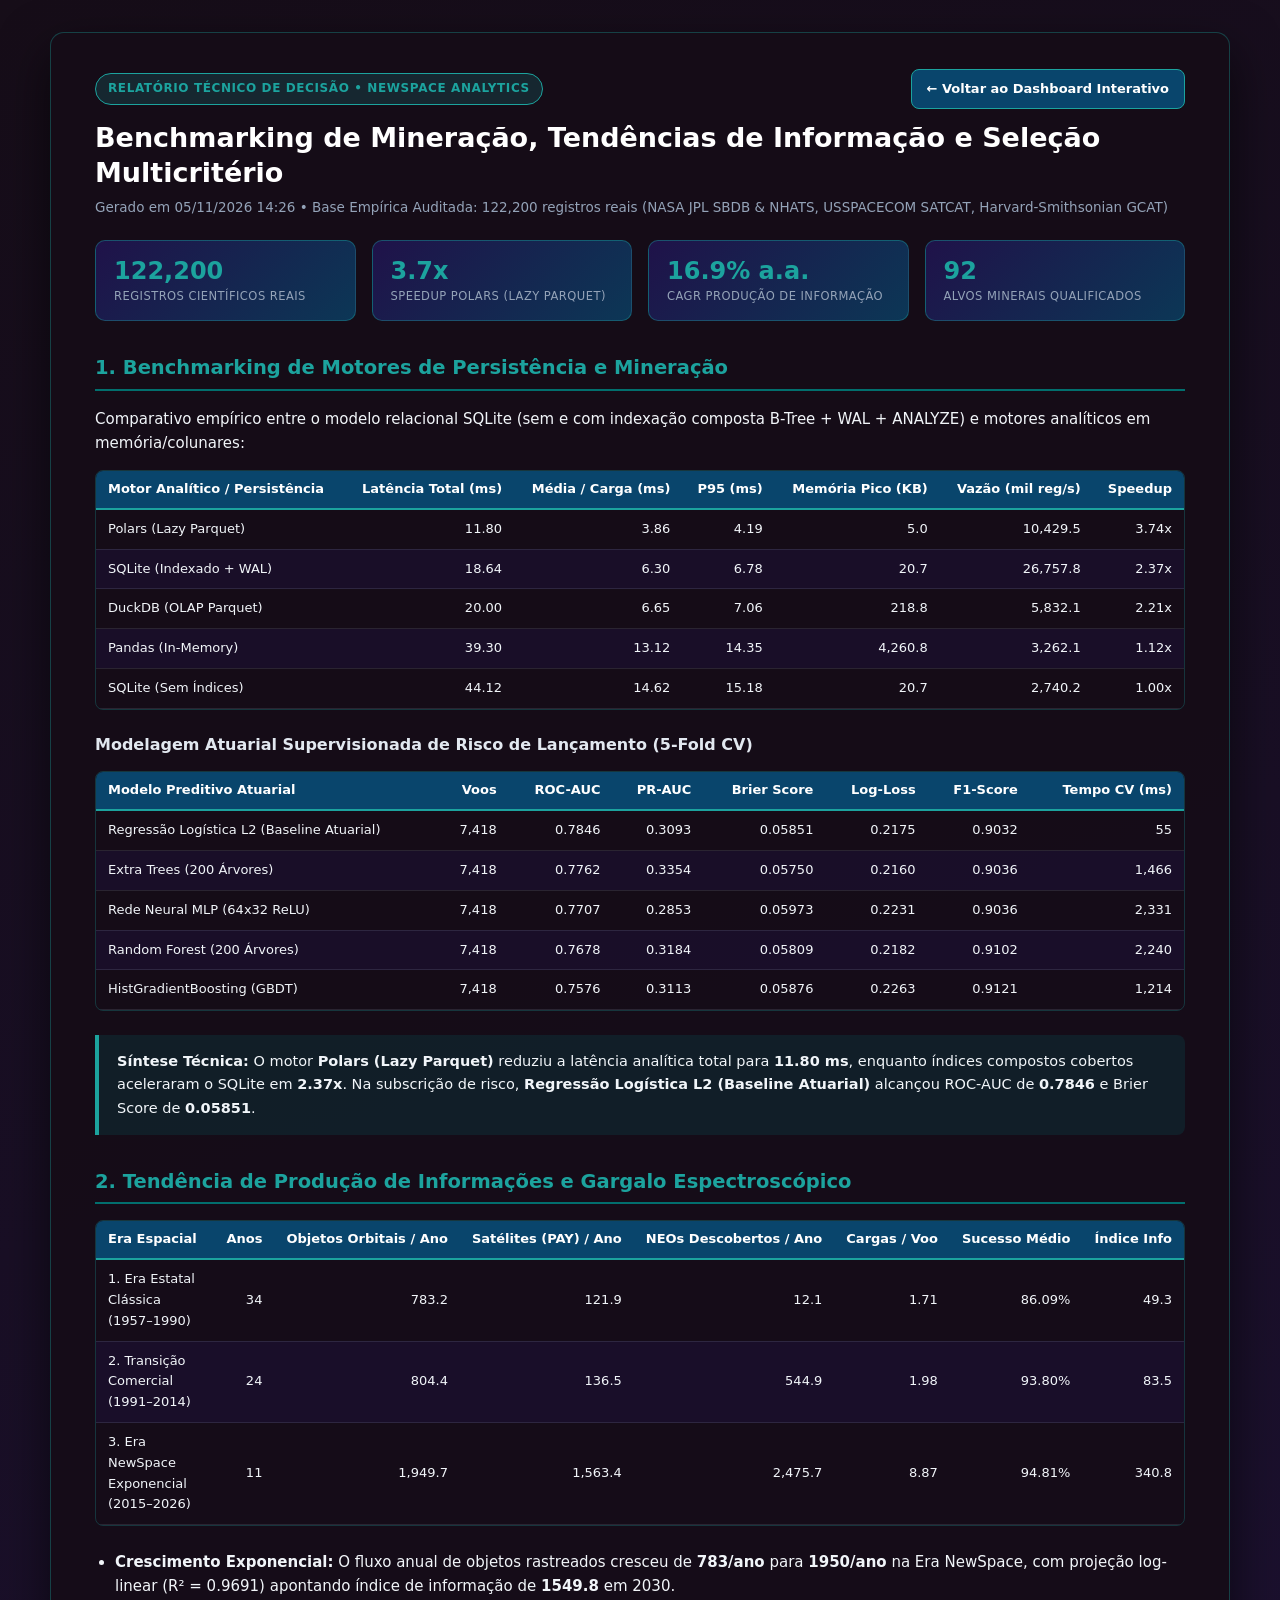
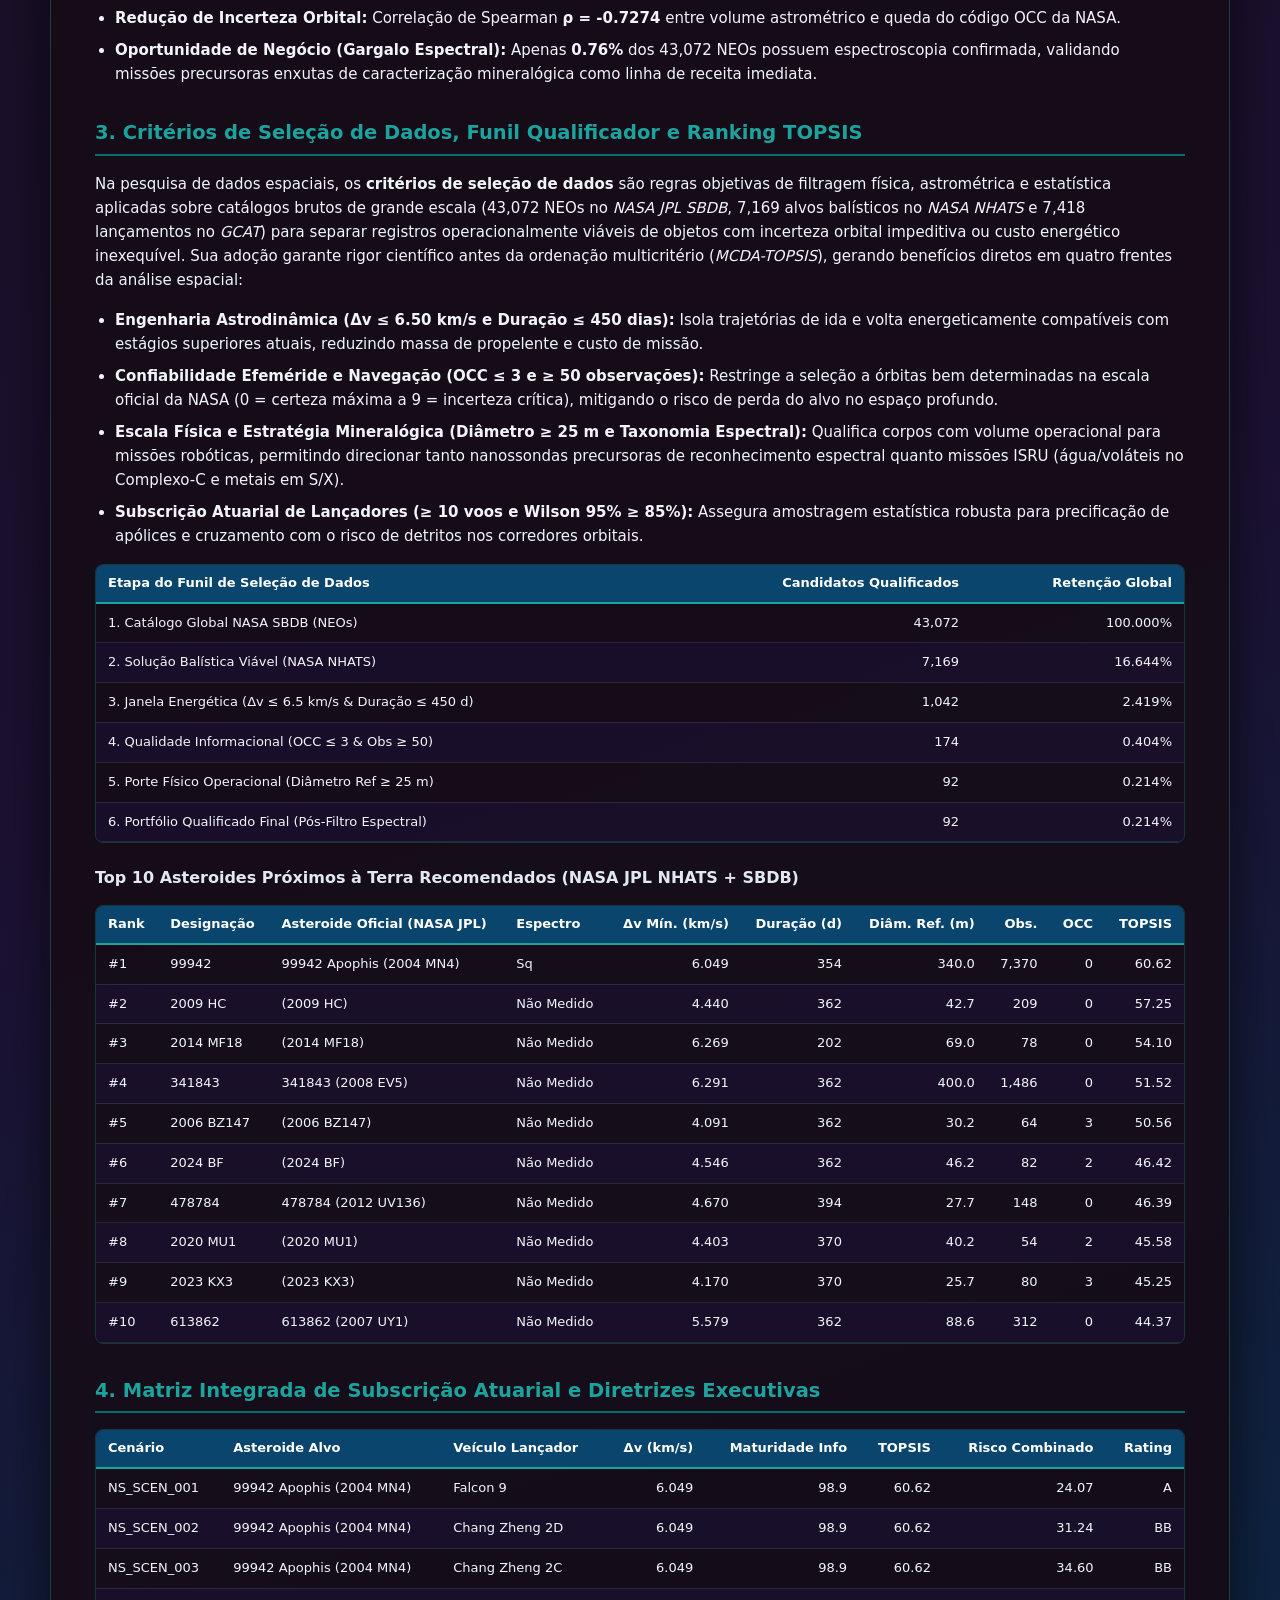
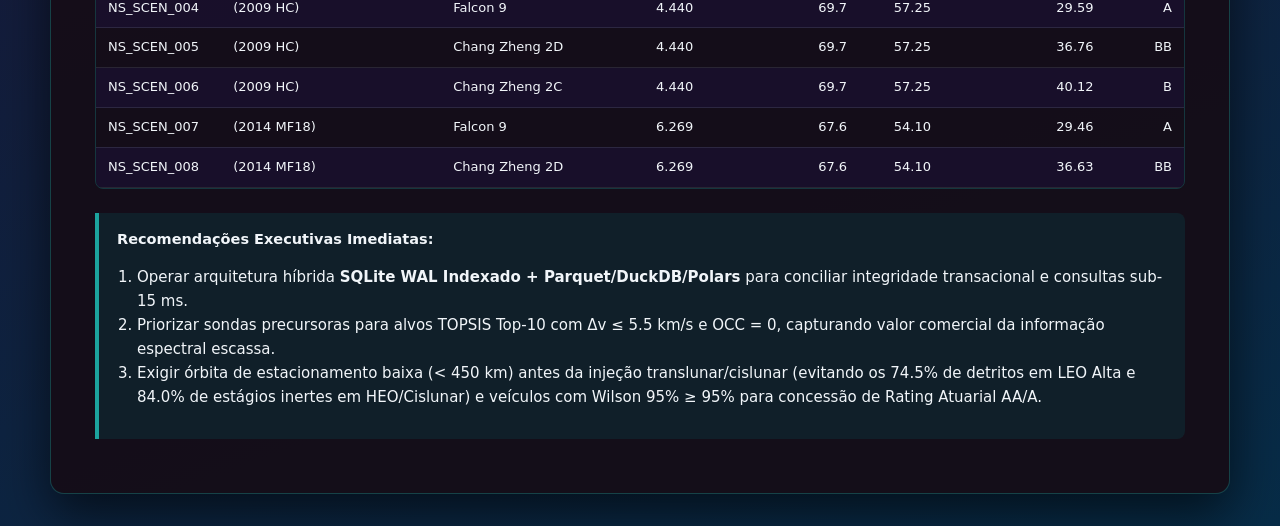
==== commit 2a21a1ae: "docs(criteria): revise data selection criteria section and add space research intro" ====
--- a/docs/relatorio.html
+++ b/docs/relatorio.html
@@ -146,22 +146,22 @@
     <a class="nav-link" href="index.html">&larr; Voltar ao Dashboard Interativo</a>
   </div>
   <h1>Benchmarking de Mineração, Tendências de Informação e Seleção Multicritério</h1>
-  <div class="meta">Gerado em 05/11/2026 07:08 • Base Empírica Auditada: 122,200 registros reais (NASA JPL SBDB &amp; NHATS, USSPACECOM SATCAT, Harvard-Smithsonian GCAT)</div>
+  <div class="meta">Gerado em 05/11/2026 14:26 • Base Empírica Auditada: 122,200 registros reais (NASA JPL SBDB &amp; NHATS, USSPACECOM SATCAT, Harvard-Smithsonian GCAT)</div>
 
   <div class="kpi-grid">
     <div class="kpi-card"><div class="kpi-val">122,200</div><div class="kpi-lbl">Registros Científicos Reais</div></div>
-    <div class="kpi-card"><div class="kpi-val">3.6x</div><div class="kpi-lbl">Speedup Polars (Lazy Parquet)</div></div>
+    <div class="kpi-card"><div class="kpi-val">3.7x</div><div class="kpi-lbl">Speedup Polars (Lazy Parquet)</div></div>
     <div class="kpi-card"><div class="kpi-val">16.9% a.a.</div><div class="kpi-lbl">CAGR Produção de Informação</div></div>
     <div class="kpi-card"><div class="kpi-val">92</div><div class="kpi-lbl">Alvos Minerais Qualificados</div></div>
   </div>
 
   <h2>1. Benchmarking de Motores de Persistência e Mineração</h2>
   <p>Comparativo empírico entre o modelo relacional SQLite (sem e com indexação composta B-Tree + WAL + ANALYZE) e motores analíticos em memória/colunares:</p>
-  <div class="mobile-scroll-hint">&harr; Deslize lateralmente para ver todas as métricas</div><div class="table-wrap"><table class="data-table"><thead><tr><th class="txt-col">Motor Analítico / Persistência</th><th class="num-col">Latência Total (ms)</th><th class="num-col">Média / Carga (ms)</th><th class="num-col">P95 (ms)</th><th class="num-col">Memória Pico (KB)</th><th class="num-col">Vazão (mil reg/s)</th><th class="num-col">Speedup</th></tr></thead><tbody><tr><td class="txt-col">Polars (Lazy Parquet)</td><td class="num-col">11.23</td><td class="num-col">3.83</td><td class="num-col">4.27</td><td class="num-col">5.0</td><td class="num-col">11,077.8</td><td class="num-col">3.65x</td></tr><tr><td class="txt-col">SQLite (Indexado + WAL)</td><td class="num-col">17.22</td><td class="num-col">5.75</td><td class="num-col">5.77</td><td class="num-col">20.7</td><td class="num-col">27,537.7</td><td class="num-col">2.38x</td></tr><tr><td class="txt-col">DuckDB (OLAP Parquet)</td><td class="num-col">17.95</td><td class="num-col">6.04</td><td class="num-col">6.33</td><td class="num-col">218.8</td><td class="num-col">6,397.8</td><td class="num-col">2.29x</td></tr><tr><td class="txt-col">Pandas (In-Memory)</td><td class="num-col">33.61</td><td class="num-col">11.23</td><td class="num-col">11.42</td><td class="num-col">4,260.8</td><td class="num-col">3,676.5</td><td class="num-col">1.22x</td></tr><tr><td class="txt-col">SQLite (Sem Índices)</td><td class="num-col">41.02</td><td class="num-col">13.73</td><td class="num-col">14.03</td><td class="num-col">20.7</td><td class="num-col">2,909.1</td><td class="num-col">1.00x</td></tr></tbody></table></div>
+  <div class="mobile-scroll-hint">&harr; Deslize lateralmente para ver todas as métricas</div><div class="table-wrap"><table class="data-table"><thead><tr><th class="txt-col">Motor Analítico / Persistência</th><th class="num-col">Latência Total (ms)</th><th class="num-col">Média / Carga (ms)</th><th class="num-col">P95 (ms)</th><th class="num-col">Memória Pico (KB)</th><th class="num-col">Vazão (mil reg/s)</th><th class="num-col">Speedup</th></tr></thead><tbody><tr><td class="txt-col">Polars (Lazy Parquet)</td><td class="num-col">11.80</td><td class="num-col">3.86</td><td class="num-col">4.19</td><td class="num-col">5.0</td><td class="num-col">10,429.5</td><td class="num-col">3.74x</td></tr><tr><td class="txt-col">SQLite (Indexado + WAL)</td><td class="num-col">18.64</td><td class="num-col">6.30</td><td class="num-col">6.78</td><td class="num-col">20.7</td><td class="num-col">26,757.8</td><td class="num-col">2.37x</td></tr><tr><td class="txt-col">DuckDB (OLAP Parquet)</td><td class="num-col">20.00</td><td class="num-col">6.65</td><td class="num-col">7.06</td><td class="num-col">218.8</td><td class="num-col">5,832.1</td><td class="num-col">2.21x</td></tr><tr><td class="txt-col">Pandas (In-Memory)</td><td class="num-col">39.30</td><td class="num-col">13.12</td><td class="num-col">14.35</td><td class="num-col">4,260.8</td><td class="num-col">3,262.1</td><td class="num-col">1.12x</td></tr><tr><td class="txt-col">SQLite (Sem Índices)</td><td class="num-col">44.12</td><td class="num-col">14.62</td><td class="num-col">15.18</td><td class="num-col">20.7</td><td class="num-col">2,740.2</td><td class="num-col">1.00x</td></tr></tbody></table></div>
   <h3>Modelagem Atuarial Supervisionada de Risco de Lançamento (5-Fold CV)</h3>
-  <div class="mobile-scroll-hint">&harr; Deslize lateralmente para ver todas as métricas</div><div class="table-wrap"><table class="data-table"><thead><tr><th class="txt-col">Modelo Preditivo Atuarial</th><th class="num-col">Voos</th><th class="num-col">ROC-AUC</th><th class="num-col">PR-AUC</th><th class="num-col">Brier Score</th><th class="num-col">Log-Loss</th><th class="num-col">F1-Score</th><th class="num-col">Tempo CV (ms)</th></tr></thead><tbody><tr><td class="txt-col">Regressão Logística L2 (Baseline Atuarial)</td><td class="num-col">7,418</td><td class="num-col">0.7846</td><td class="num-col">0.3093</td><td class="num-col">0.05851</td><td class="num-col">0.2175</td><td class="num-col">0.9032</td><td class="num-col">54</td></tr><tr><td class="txt-col">Extra Trees (200 Árvores)</td><td class="num-col">7,418</td><td class="num-col">0.7762</td><td class="num-col">0.3354</td><td class="num-col">0.05750</td><td class="num-col">0.2160</td><td class="num-col">0.9036</td><td class="num-col">1,450</td></tr><tr><td class="txt-col">Rede Neural MLP (64x32 ReLU)</td><td class="num-col">7,418</td><td class="num-col">0.7707</td><td class="num-col">0.2853</td><td class="num-col">0.05973</td><td class="num-col">0.2231</td><td class="num-col">0.9036</td><td class="num-col">2,204</td></tr><tr><td class="txt-col">Random Forest (200 Árvores)</td><td class="num-col">7,418</td><td class="num-col">0.7678</td><td class="num-col">0.3184</td><td class="num-col">0.05809</td><td class="num-col">0.2182</td><td class="num-col">0.9102</td><td class="num-col">2,344</td></tr><tr><td class="txt-col">HistGradientBoosting (GBDT)</td><td class="num-col">7,418</td><td class="num-col">0.7576</td><td class="num-col">0.3113</td><td class="num-col">0.05876</td><td class="num-col">0.2263</td><td class="num-col">0.9121</td><td class="num-col">1,219</td></tr></tbody></table></div>
+  <div class="mobile-scroll-hint">&harr; Deslize lateralmente para ver todas as métricas</div><div class="table-wrap"><table class="data-table"><thead><tr><th class="txt-col">Modelo Preditivo Atuarial</th><th class="num-col">Voos</th><th class="num-col">ROC-AUC</th><th class="num-col">PR-AUC</th><th class="num-col">Brier Score</th><th class="num-col">Log-Loss</th><th class="num-col">F1-Score</th><th class="num-col">Tempo CV (ms)</th></tr></thead><tbody><tr><td class="txt-col">Regressão Logística L2 (Baseline Atuarial)</td><td class="num-col">7,418</td><td class="num-col">0.7846</td><td class="num-col">0.3093</td><td class="num-col">0.05851</td><td class="num-col">0.2175</td><td class="num-col">0.9032</td><td class="num-col">55</td></tr><tr><td class="txt-col">Extra Trees (200 Árvores)</td><td class="num-col">7,418</td><td class="num-col">0.7762</td><td class="num-col">0.3354</td><td class="num-col">0.05750</td><td class="num-col">0.2160</td><td class="num-col">0.9036</td><td class="num-col">1,466</td></tr><tr><td class="txt-col">Rede Neural MLP (64x32 ReLU)</td><td class="num-col">7,418</td><td class="num-col">0.7707</td><td class="num-col">0.2853</td><td class="num-col">0.05973</td><td class="num-col">0.2231</td><td class="num-col">0.9036</td><td class="num-col">2,331</td></tr><tr><td class="txt-col">Random Forest (200 Árvores)</td><td class="num-col">7,418</td><td class="num-col">0.7678</td><td class="num-col">0.3184</td><td class="num-col">0.05809</td><td class="num-col">0.2182</td><td class="num-col">0.9102</td><td class="num-col">2,240</td></tr><tr><td class="txt-col">HistGradientBoosting (GBDT)</td><td class="num-col">7,418</td><td class="num-col">0.7576</td><td class="num-col">0.3113</td><td class="num-col">0.05876</td><td class="num-col">0.2263</td><td class="num-col">0.9121</td><td class="num-col">1,214</td></tr></tbody></table></div>
   <div class="callout">
-    <strong>Síntese Técnica:</strong> O motor <strong>Polars (Lazy Parquet)</strong> reduziu a latência analítica total para <strong>11.23 ms</strong>, enquanto índices compostos cobertos aceleraram o SQLite em <strong>2.38x</strong>. Na subscrição de risco, <strong>Regressão Logística L2 (Baseline Atuarial)</strong> alcançou ROC-AUC de <strong>0.7846</strong> e Brier Score de <strong>0.05851</strong>.
+    <strong>Síntese Técnica:</strong> O motor <strong>Polars (Lazy Parquet)</strong> reduziu a latência analítica total para <strong>11.80 ms</strong>, enquanto índices compostos cobertos aceleraram o SQLite em <strong>2.37x</strong>. Na subscrição de risco, <strong>Regressão Logística L2 (Baseline Atuarial)</strong> alcançou ROC-AUC de <strong>0.7846</strong> e Brier Score de <strong>0.05851</strong>.
   </div>
 
   <h2>2. Tendência de Produção de Informações e Gargalo Espectroscópico</h2>
@@ -172,7 +172,16 @@
     <li><strong>Oportunidade de Negócio (Gargalo Espectral):</strong> Apenas <strong>0.76%</strong> dos 43,072 NEOs possuem espectroscopia confirmada, validando missões precursoras enxutas de caracterização mineralógica como linha de receita imediata.</li>
   </ul>
 
-  <h2>3. Funil de Seleção de Dados e Ranking TOPSIS de Prospecção</h2>
+  <h2>3. Critérios de Seleção de Dados, Funil Qualificador e Ranking TOPSIS</h2>
+  <p>
+    Na pesquisa de dados espaciais, os <strong>critérios de seleção de dados</strong> são regras objetivas de filtragem física, astrométrica e estatística aplicadas sobre catálogos brutos de grande escala (43,072 NEOs no <em>NASA JPL SBDB</em>, 7,169 alvos balísticos no <em>NASA NHATS</em> e 7,418 lançamentos no <em>GCAT</em>) para separar registros operacionalmente viáveis de objetos com incerteza orbital impeditiva ou custo energético inexequível. Sua adoção garante rigor científico antes da ordenação multicritério (<em>MCDA-TOPSIS</em>), gerando benefícios diretos em quatro frentes da análise espacial:
+  </p>
+  <ul>
+    <li><strong>Engenharia Astrodinâmica (&Delta;v &le; 6.50 km/s e Duração &le; 450 dias):</strong> Isola trajetórias de ida e volta energeticamente compatíveis com estágios superiores atuais, reduzindo massa de propelente e custo de missão.</li>
+    <li><strong>Confiabilidade Efeméride e Navegação (OCC &le; 3 e &ge; 50 observações):</strong> Restringe a seleção a órbitas bem determinadas na escala oficial da NASA (0 = certeza máxima a 9 = incerteza crítica), mitigando o risco de perda do alvo no espaço profundo.</li>
+    <li><strong>Escala Física e Estratégia Mineralógica (Diâmetro &ge; 25 m e Taxonomia Espectral):</strong> Qualifica corpos com volume operacional para missões robóticas, permitindo direcionar tanto nanossondas precursoras de reconhecimento espectral quanto missões ISRU (água/voláteis no Complexo-C e metais em S/X).</li>
+    <li><strong>Subscrição Atuarial de Lançadores (&ge; 10 voos e Wilson 95% &ge; 85%):</strong> Assegura amostragem estatística robusta para precificação de apólices e cruzamento com o risco de detritos nos corredores orbitais.</li>
+  </ul>
   <div class="table-wrap"><table class="data-table"><thead><tr><th class="txt-col">Etapa do Funil de Seleção de Dados</th><th class="num-col">Candidatos Qualificados</th><th class="num-col">Retenção Global</th></tr></thead><tbody><tr><td class="txt-col">1. Catálogo Global NASA SBDB (NEOs)</td><td class="num-col">43,072</td><td class="num-col">100.000%</td></tr><tr><td class="txt-col">2. Solução Balística Viável (NASA NHATS)</td><td class="num-col">7,169</td><td class="num-col">16.644%</td></tr><tr><td class="txt-col">3. Janela Energética (Δv ≤ 6.5 km/s & Duração ≤ 450 d)</td><td class="num-col">1,042</td><td class="num-col">2.419%</td></tr><tr><td class="txt-col">4. Qualidade Informacional (OCC ≤ 3 & Obs ≥ 50)</td><td class="num-col">174</td><td class="num-col">0.404%</td></tr><tr><td class="txt-col">5. Porte Físico Operacional (Diâmetro Ref ≥ 25 m)</td><td class="num-col">92</td><td class="num-col">0.214%</td></tr><tr><td class="txt-col">6. Portfólio Qualificado Final (Pós-Filtro Espectral)</td><td class="num-col">92</td><td class="num-col">0.214%</td></tr></tbody></table></div>
   <h3>Top 10 Asteroides Próximos à Terra Recomendados (NASA JPL NHATS + SBDB)</h3>
   <div class="mobile-scroll-hint">&harr; Deslize lateralmente para ver todas as métricas</div><div class="table-wrap"><table class="data-table"><thead><tr><th class="txt-col">Rank</th><th class="txt-col">Designação</th><th class="txt-col">Asteroide Oficial (NASA JPL)</th><th class="txt-col">Espectro</th><th class="num-col">Δv Mín. (km/s)</th><th class="num-col">Duração (d)</th><th class="num-col">Diâm. Ref. (m)</th><th class="num-col">Obs.</th><th class="num-col">OCC</th><th class="num-col">TOPSIS</th></tr></thead><tbody><tr><td class="txt-col">#1</td><td class="txt-col">99942</td><td class="txt-col">99942 Apophis (2004 MN4)</td><td class="txt-col">Sq</td><td class="num-col">6.049</td><td class="num-col">354</td><td class="num-col">340.0</td><td class="num-col">7,370</td><td class="num-col">0</td><td class="num-col">60.62</td></tr><tr><td class="txt-col">#2</td><td class="txt-col">2009 HC</td><td class="txt-col">(2009 HC)</td><td class="txt-col">Não Medido</td><td class="num-col">4.440</td><td class="num-col">362</td><td class="num-col">42.7</td><td class="num-col">209</td><td class="num-col">0</td><td class="num-col">57.25</td></tr><tr><td class="txt-col">#3</td><td class="txt-col">2014 MF18</td><td class="txt-col">(2014 MF18)</td><td class="txt-col">Não Medido</td><td class="num-col">6.269</td><td class="num-col">202</td><td class="num-col">69.0</td><td class="num-col">78</td><td class="num-col">0</td><td class="num-col">54.10</td></tr><tr><td class="txt-col">#4</td><td class="txt-col">341843</td><td class="txt-col">341843 (2008 EV5)</td><td class="txt-col">Não Medido</td><td class="num-col">6.291</td><td class="num-col">362</td><td class="num-col">400.0</td><td class="num-col">1,486</td><td class="num-col">0</td><td class="num-col">51.52</td></tr><tr><td class="txt-col">#5</td><td class="txt-col">2006 BZ147</td><td class="txt-col">(2006 BZ147)</td><td class="txt-col">Não Medido</td><td class="num-col">4.091</td><td class="num-col">362</td><td class="num-col">30.2</td><td class="num-col">64</td><td class="num-col">3</td><td class="num-col">50.56</td></tr><tr><td class="txt-col">#6</td><td class="txt-col">2024 BF</td><td class="txt-col">(2024 BF)</td><td class="txt-col">Não Medido</td><td class="num-col">4.546</td><td class="num-col">362</td><td class="num-col">46.2</td><td class="num-col">82</td><td class="num-col">2</td><td class="num-col">46.42</td></tr><tr><td class="txt-col">#7</td><td class="txt-col">478784</td><td class="txt-col">478784 (2012 UV136)</td><td class="txt-col">Não Medido</td><td class="num-col">4.670</td><td class="num-col">394</td><td class="num-col">27.7</td><td class="num-col">148</td><td class="num-col">0</td><td class="num-col">46.39</td></tr><tr><td class="txt-col">#8</td><td class="txt-col">2020 MU1</td><td class="txt-col">(2020 MU1)</td><td class="txt-col">Não Medido</td><td class="num-col">4.403</td><td class="num-col">370</td><td class="num-col">40.2</td><td class="num-col">54</td><td class="num-col">2</td><td class="num-col">45.58</td></tr><tr><td class="txt-col">#9</td><td class="txt-col">2023 KX3</td><td class="txt-col">(2023 KX3)</td><td class="txt-col">Não Medido</td><td class="num-col">4.170</td><td class="num-col">370</td><td class="num-col">25.7</td><td class="num-col">80</td><td class="num-col">3</td><td class="num-col">45.25</td></tr><tr><td class="txt-col">#10</td><td class="txt-col">613862</td><td class="txt-col">613862 (2007 UY1)</td><td class="txt-col">Não Medido</td><td class="num-col">5.579</td><td class="num-col">362</td><td class="num-col">88.6</td><td class="num-col">312</td><td class="num-col">0</td><td class="num-col">44.37</td></tr></tbody></table></div>
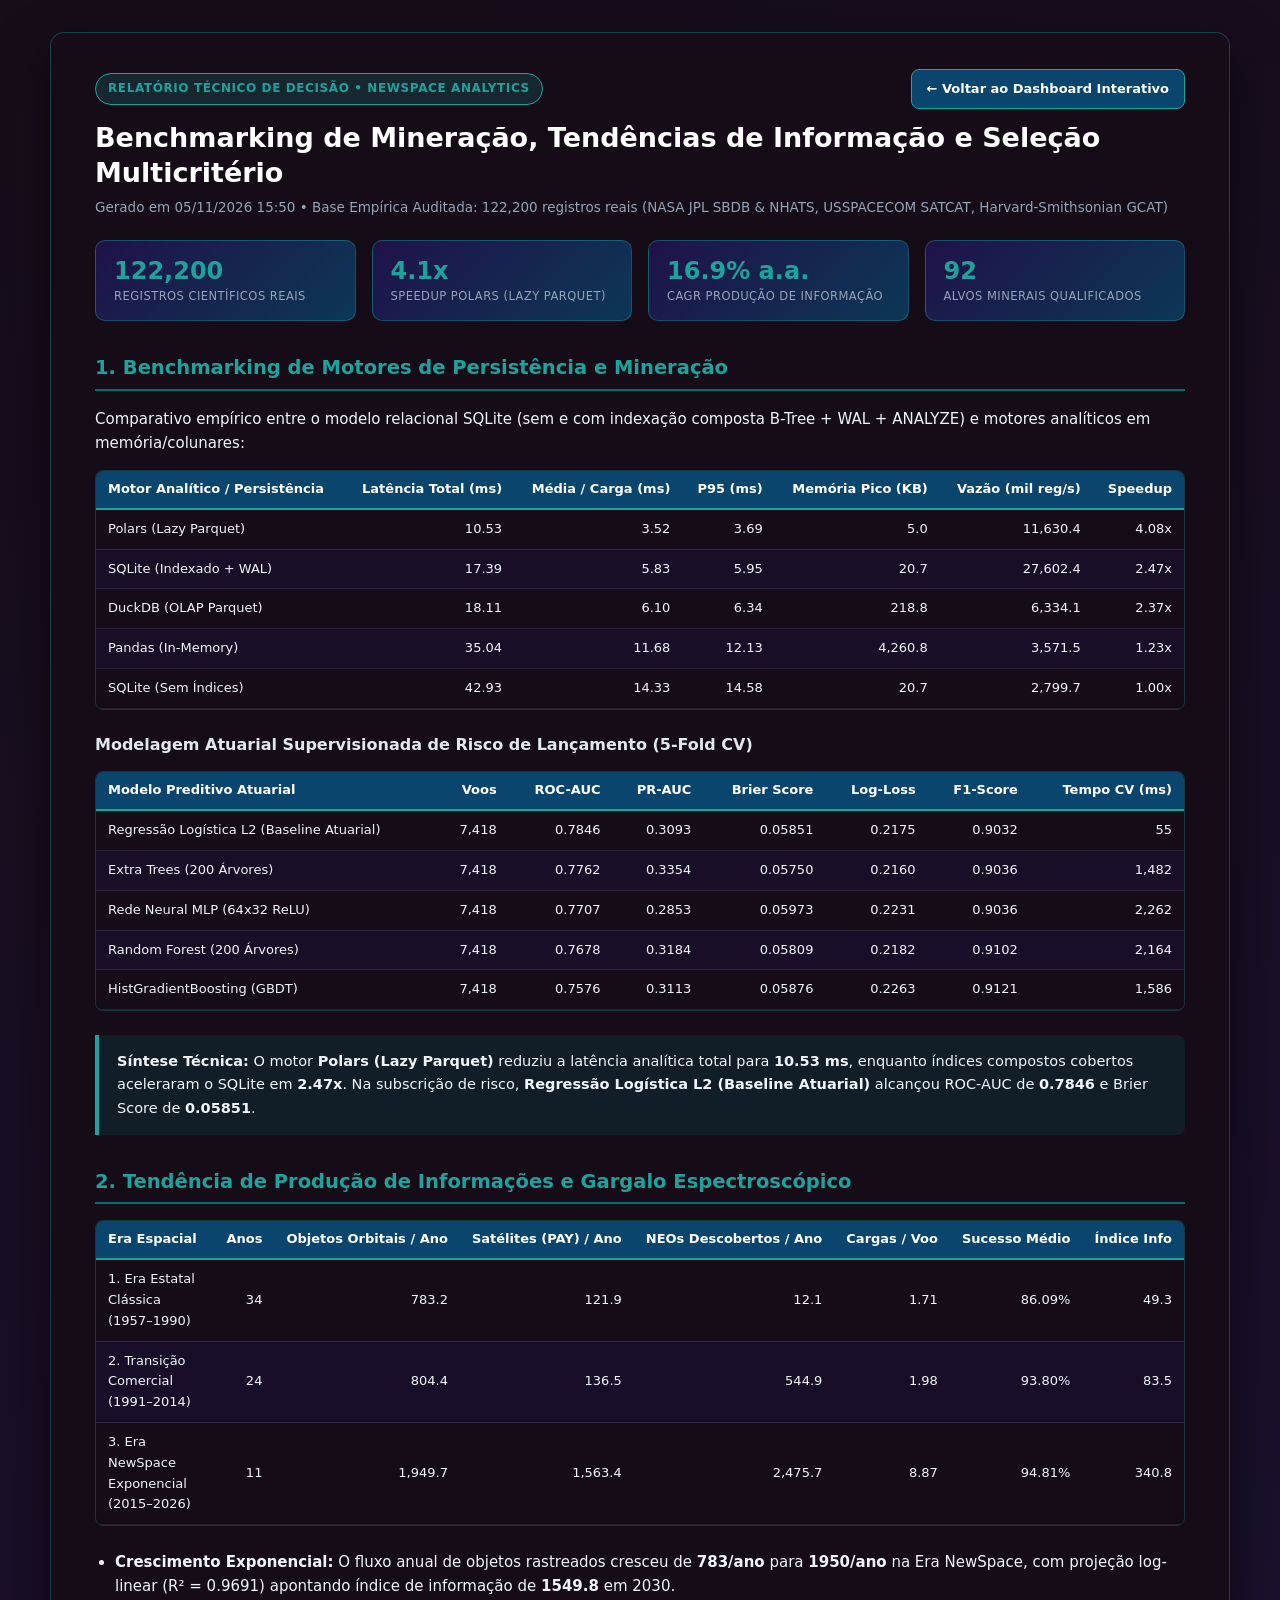
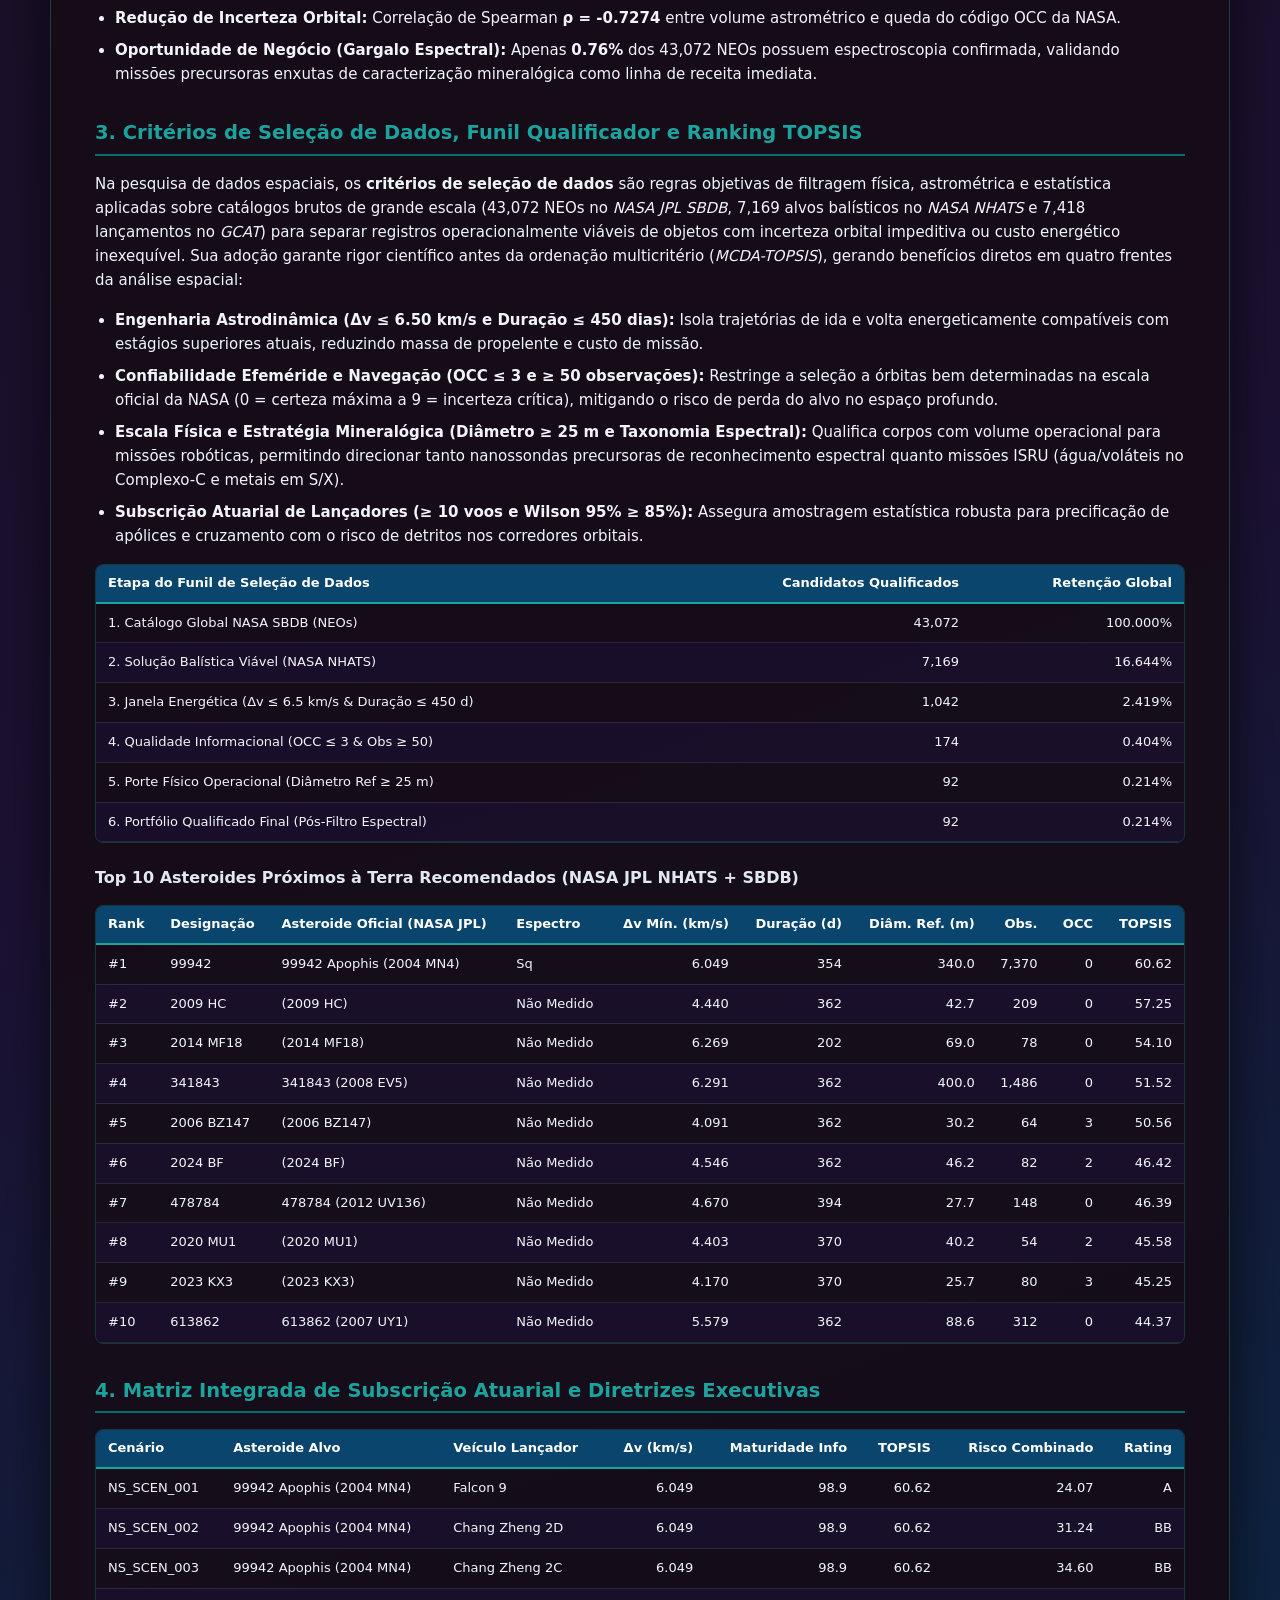
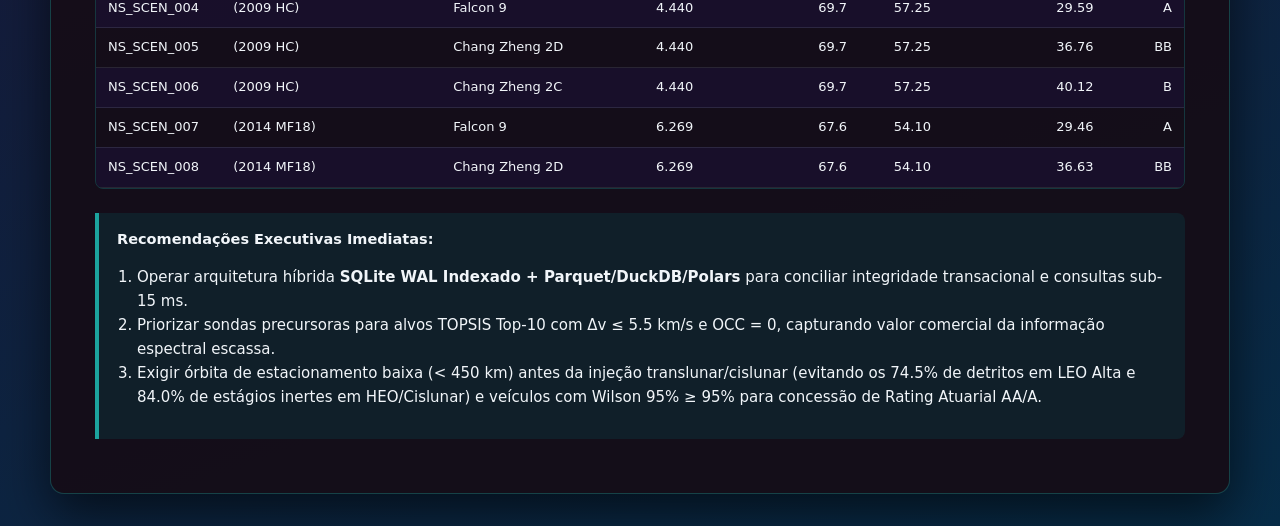
==== commit 8ae94032: "fix(simulator): preserve Plotly DOM container across parameter updates and bust asset cache" ====
--- a/docs/relatorio.html
+++ b/docs/relatorio.html
@@ -146,22 +146,22 @@
     <a class="nav-link" href="index.html">&larr; Voltar ao Dashboard Interativo</a>
   </div>
   <h1>Benchmarking de Mineração, Tendências de Informação e Seleção Multicritério</h1>
-  <div class="meta">Gerado em 05/11/2026 14:26 • Base Empírica Auditada: 122,200 registros reais (NASA JPL SBDB &amp; NHATS, USSPACECOM SATCAT, Harvard-Smithsonian GCAT)</div>
+  <div class="meta">Gerado em 05/11/2026 15:50 • Base Empírica Auditada: 122,200 registros reais (NASA JPL SBDB &amp; NHATS, USSPACECOM SATCAT, Harvard-Smithsonian GCAT)</div>
 
   <div class="kpi-grid">
     <div class="kpi-card"><div class="kpi-val">122,200</div><div class="kpi-lbl">Registros Científicos Reais</div></div>
-    <div class="kpi-card"><div class="kpi-val">3.7x</div><div class="kpi-lbl">Speedup Polars (Lazy Parquet)</div></div>
+    <div class="kpi-card"><div class="kpi-val">4.1x</div><div class="kpi-lbl">Speedup Polars (Lazy Parquet)</div></div>
     <div class="kpi-card"><div class="kpi-val">16.9% a.a.</div><div class="kpi-lbl">CAGR Produção de Informação</div></div>
     <div class="kpi-card"><div class="kpi-val">92</div><div class="kpi-lbl">Alvos Minerais Qualificados</div></div>
   </div>
 
   <h2>1. Benchmarking de Motores de Persistência e Mineração</h2>
   <p>Comparativo empírico entre o modelo relacional SQLite (sem e com indexação composta B-Tree + WAL + ANALYZE) e motores analíticos em memória/colunares:</p>
-  <div class="mobile-scroll-hint">&harr; Deslize lateralmente para ver todas as métricas</div><div class="table-wrap"><table class="data-table"><thead><tr><th class="txt-col">Motor Analítico / Persistência</th><th class="num-col">Latência Total (ms)</th><th class="num-col">Média / Carga (ms)</th><th class="num-col">P95 (ms)</th><th class="num-col">Memória Pico (KB)</th><th class="num-col">Vazão (mil reg/s)</th><th class="num-col">Speedup</th></tr></thead><tbody><tr><td class="txt-col">Polars (Lazy Parquet)</td><td class="num-col">11.80</td><td class="num-col">3.86</td><td class="num-col">4.19</td><td class="num-col">5.0</td><td class="num-col">10,429.5</td><td class="num-col">3.74x</td></tr><tr><td class="txt-col">SQLite (Indexado + WAL)</td><td class="num-col">18.64</td><td class="num-col">6.30</td><td class="num-col">6.78</td><td class="num-col">20.7</td><td class="num-col">26,757.8</td><td class="num-col">2.37x</td></tr><tr><td class="txt-col">DuckDB (OLAP Parquet)</td><td class="num-col">20.00</td><td class="num-col">6.65</td><td class="num-col">7.06</td><td class="num-col">218.8</td><td class="num-col">5,832.1</td><td class="num-col">2.21x</td></tr><tr><td class="txt-col">Pandas (In-Memory)</td><td class="num-col">39.30</td><td class="num-col">13.12</td><td class="num-col">14.35</td><td class="num-col">4,260.8</td><td class="num-col">3,262.1</td><td class="num-col">1.12x</td></tr><tr><td class="txt-col">SQLite (Sem Índices)</td><td class="num-col">44.12</td><td class="num-col">14.62</td><td class="num-col">15.18</td><td class="num-col">20.7</td><td class="num-col">2,740.2</td><td class="num-col">1.00x</td></tr></tbody></table></div>
+  <div class="mobile-scroll-hint">&harr; Deslize lateralmente para ver todas as métricas</div><div class="table-wrap"><table class="data-table"><thead><tr><th class="txt-col">Motor Analítico / Persistência</th><th class="num-col">Latência Total (ms)</th><th class="num-col">Média / Carga (ms)</th><th class="num-col">P95 (ms)</th><th class="num-col">Memória Pico (KB)</th><th class="num-col">Vazão (mil reg/s)</th><th class="num-col">Speedup</th></tr></thead><tbody><tr><td class="txt-col">Polars (Lazy Parquet)</td><td class="num-col">10.53</td><td class="num-col">3.52</td><td class="num-col">3.69</td><td class="num-col">5.0</td><td class="num-col">11,630.4</td><td class="num-col">4.08x</td></tr><tr><td class="txt-col">SQLite (Indexado + WAL)</td><td class="num-col">17.39</td><td class="num-col">5.83</td><td class="num-col">5.95</td><td class="num-col">20.7</td><td class="num-col">27,602.4</td><td class="num-col">2.47x</td></tr><tr><td class="txt-col">DuckDB (OLAP Parquet)</td><td class="num-col">18.11</td><td class="num-col">6.10</td><td class="num-col">6.34</td><td class="num-col">218.8</td><td class="num-col">6,334.1</td><td class="num-col">2.37x</td></tr><tr><td class="txt-col">Pandas (In-Memory)</td><td class="num-col">35.04</td><td class="num-col">11.68</td><td class="num-col">12.13</td><td class="num-col">4,260.8</td><td class="num-col">3,571.5</td><td class="num-col">1.23x</td></tr><tr><td class="txt-col">SQLite (Sem Índices)</td><td class="num-col">42.93</td><td class="num-col">14.33</td><td class="num-col">14.58</td><td class="num-col">20.7</td><td class="num-col">2,799.7</td><td class="num-col">1.00x</td></tr></tbody></table></div>
   <h3>Modelagem Atuarial Supervisionada de Risco de Lançamento (5-Fold CV)</h3>
-  <div class="mobile-scroll-hint">&harr; Deslize lateralmente para ver todas as métricas</div><div class="table-wrap"><table class="data-table"><thead><tr><th class="txt-col">Modelo Preditivo Atuarial</th><th class="num-col">Voos</th><th class="num-col">ROC-AUC</th><th class="num-col">PR-AUC</th><th class="num-col">Brier Score</th><th class="num-col">Log-Loss</th><th class="num-col">F1-Score</th><th class="num-col">Tempo CV (ms)</th></tr></thead><tbody><tr><td class="txt-col">Regressão Logística L2 (Baseline Atuarial)</td><td class="num-col">7,418</td><td class="num-col">0.7846</td><td class="num-col">0.3093</td><td class="num-col">0.05851</td><td class="num-col">0.2175</td><td class="num-col">0.9032</td><td class="num-col">55</td></tr><tr><td class="txt-col">Extra Trees (200 Árvores)</td><td class="num-col">7,418</td><td class="num-col">0.7762</td><td class="num-col">0.3354</td><td class="num-col">0.05750</td><td class="num-col">0.2160</td><td class="num-col">0.9036</td><td class="num-col">1,466</td></tr><tr><td class="txt-col">Rede Neural MLP (64x32 ReLU)</td><td class="num-col">7,418</td><td class="num-col">0.7707</td><td class="num-col">0.2853</td><td class="num-col">0.05973</td><td class="num-col">0.2231</td><td class="num-col">0.9036</td><td class="num-col">2,331</td></tr><tr><td class="txt-col">Random Forest (200 Árvores)</td><td class="num-col">7,418</td><td class="num-col">0.7678</td><td class="num-col">0.3184</td><td class="num-col">0.05809</td><td class="num-col">0.2182</td><td class="num-col">0.9102</td><td class="num-col">2,240</td></tr><tr><td class="txt-col">HistGradientBoosting (GBDT)</td><td class="num-col">7,418</td><td class="num-col">0.7576</td><td class="num-col">0.3113</td><td class="num-col">0.05876</td><td class="num-col">0.2263</td><td class="num-col">0.9121</td><td class="num-col">1,214</td></tr></tbody></table></div>
+  <div class="mobile-scroll-hint">&harr; Deslize lateralmente para ver todas as métricas</div><div class="table-wrap"><table class="data-table"><thead><tr><th class="txt-col">Modelo Preditivo Atuarial</th><th class="num-col">Voos</th><th class="num-col">ROC-AUC</th><th class="num-col">PR-AUC</th><th class="num-col">Brier Score</th><th class="num-col">Log-Loss</th><th class="num-col">F1-Score</th><th class="num-col">Tempo CV (ms)</th></tr></thead><tbody><tr><td class="txt-col">Regressão Logística L2 (Baseline Atuarial)</td><td class="num-col">7,418</td><td class="num-col">0.7846</td><td class="num-col">0.3093</td><td class="num-col">0.05851</td><td class="num-col">0.2175</td><td class="num-col">0.9032</td><td class="num-col">55</td></tr><tr><td class="txt-col">Extra Trees (200 Árvores)</td><td class="num-col">7,418</td><td class="num-col">0.7762</td><td class="num-col">0.3354</td><td class="num-col">0.05750</td><td class="num-col">0.2160</td><td class="num-col">0.9036</td><td class="num-col">1,482</td></tr><tr><td class="txt-col">Rede Neural MLP (64x32 ReLU)</td><td class="num-col">7,418</td><td class="num-col">0.7707</td><td class="num-col">0.2853</td><td class="num-col">0.05973</td><td class="num-col">0.2231</td><td class="num-col">0.9036</td><td class="num-col">2,262</td></tr><tr><td class="txt-col">Random Forest (200 Árvores)</td><td class="num-col">7,418</td><td class="num-col">0.7678</td><td class="num-col">0.3184</td><td class="num-col">0.05809</td><td class="num-col">0.2182</td><td class="num-col">0.9102</td><td class="num-col">2,164</td></tr><tr><td class="txt-col">HistGradientBoosting (GBDT)</td><td class="num-col">7,418</td><td class="num-col">0.7576</td><td class="num-col">0.3113</td><td class="num-col">0.05876</td><td class="num-col">0.2263</td><td class="num-col">0.9121</td><td class="num-col">1,586</td></tr></tbody></table></div>
   <div class="callout">
-    <strong>Síntese Técnica:</strong> O motor <strong>Polars (Lazy Parquet)</strong> reduziu a latência analítica total para <strong>11.80 ms</strong>, enquanto índices compostos cobertos aceleraram o SQLite em <strong>2.37x</strong>. Na subscrição de risco, <strong>Regressão Logística L2 (Baseline Atuarial)</strong> alcançou ROC-AUC de <strong>0.7846</strong> e Brier Score de <strong>0.05851</strong>.
+    <strong>Síntese Técnica:</strong> O motor <strong>Polars (Lazy Parquet)</strong> reduziu a latência analítica total para <strong>10.53 ms</strong>, enquanto índices compostos cobertos aceleraram o SQLite em <strong>2.47x</strong>. Na subscrição de risco, <strong>Regressão Logística L2 (Baseline Atuarial)</strong> alcançou ROC-AUC de <strong>0.7846</strong> e Brier Score de <strong>0.05851</strong>.
   </div>
 
   <h2>2. Tendência de Produção de Informações e Gargalo Espectroscópico</h2>
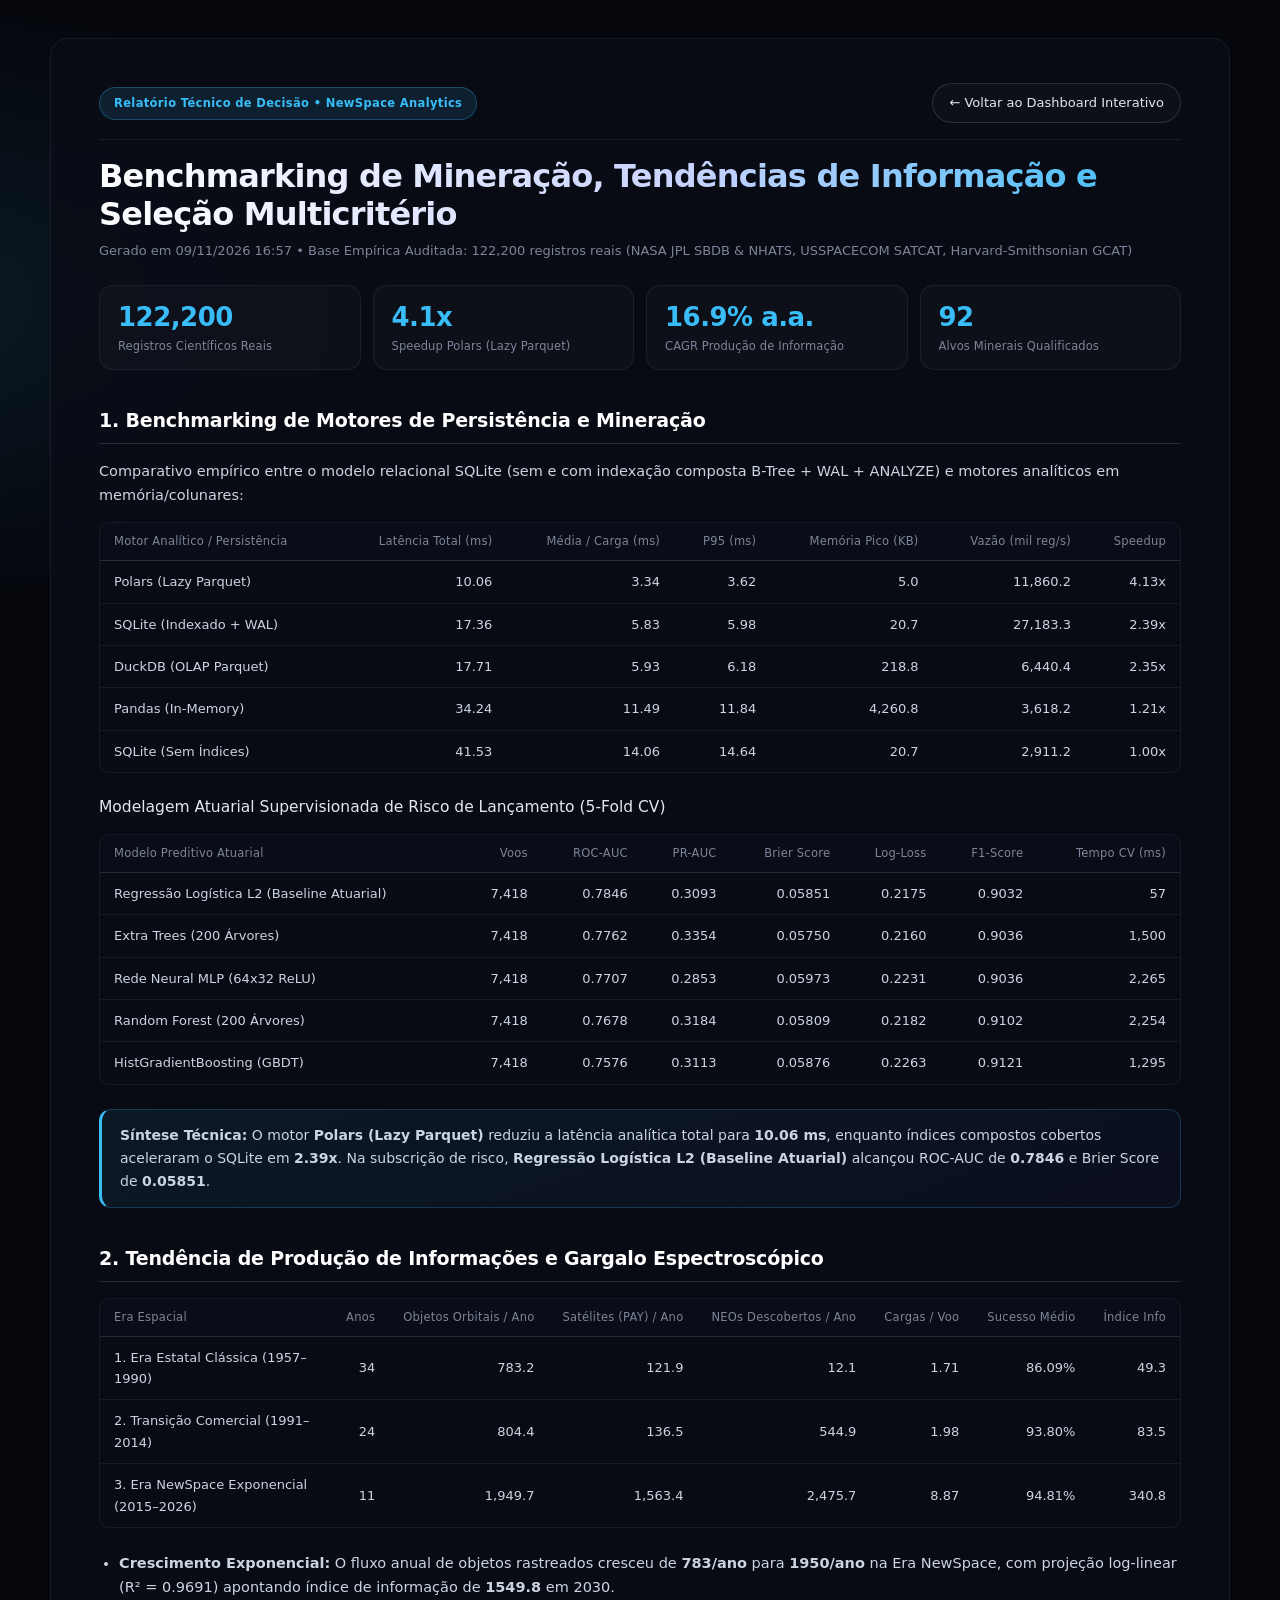
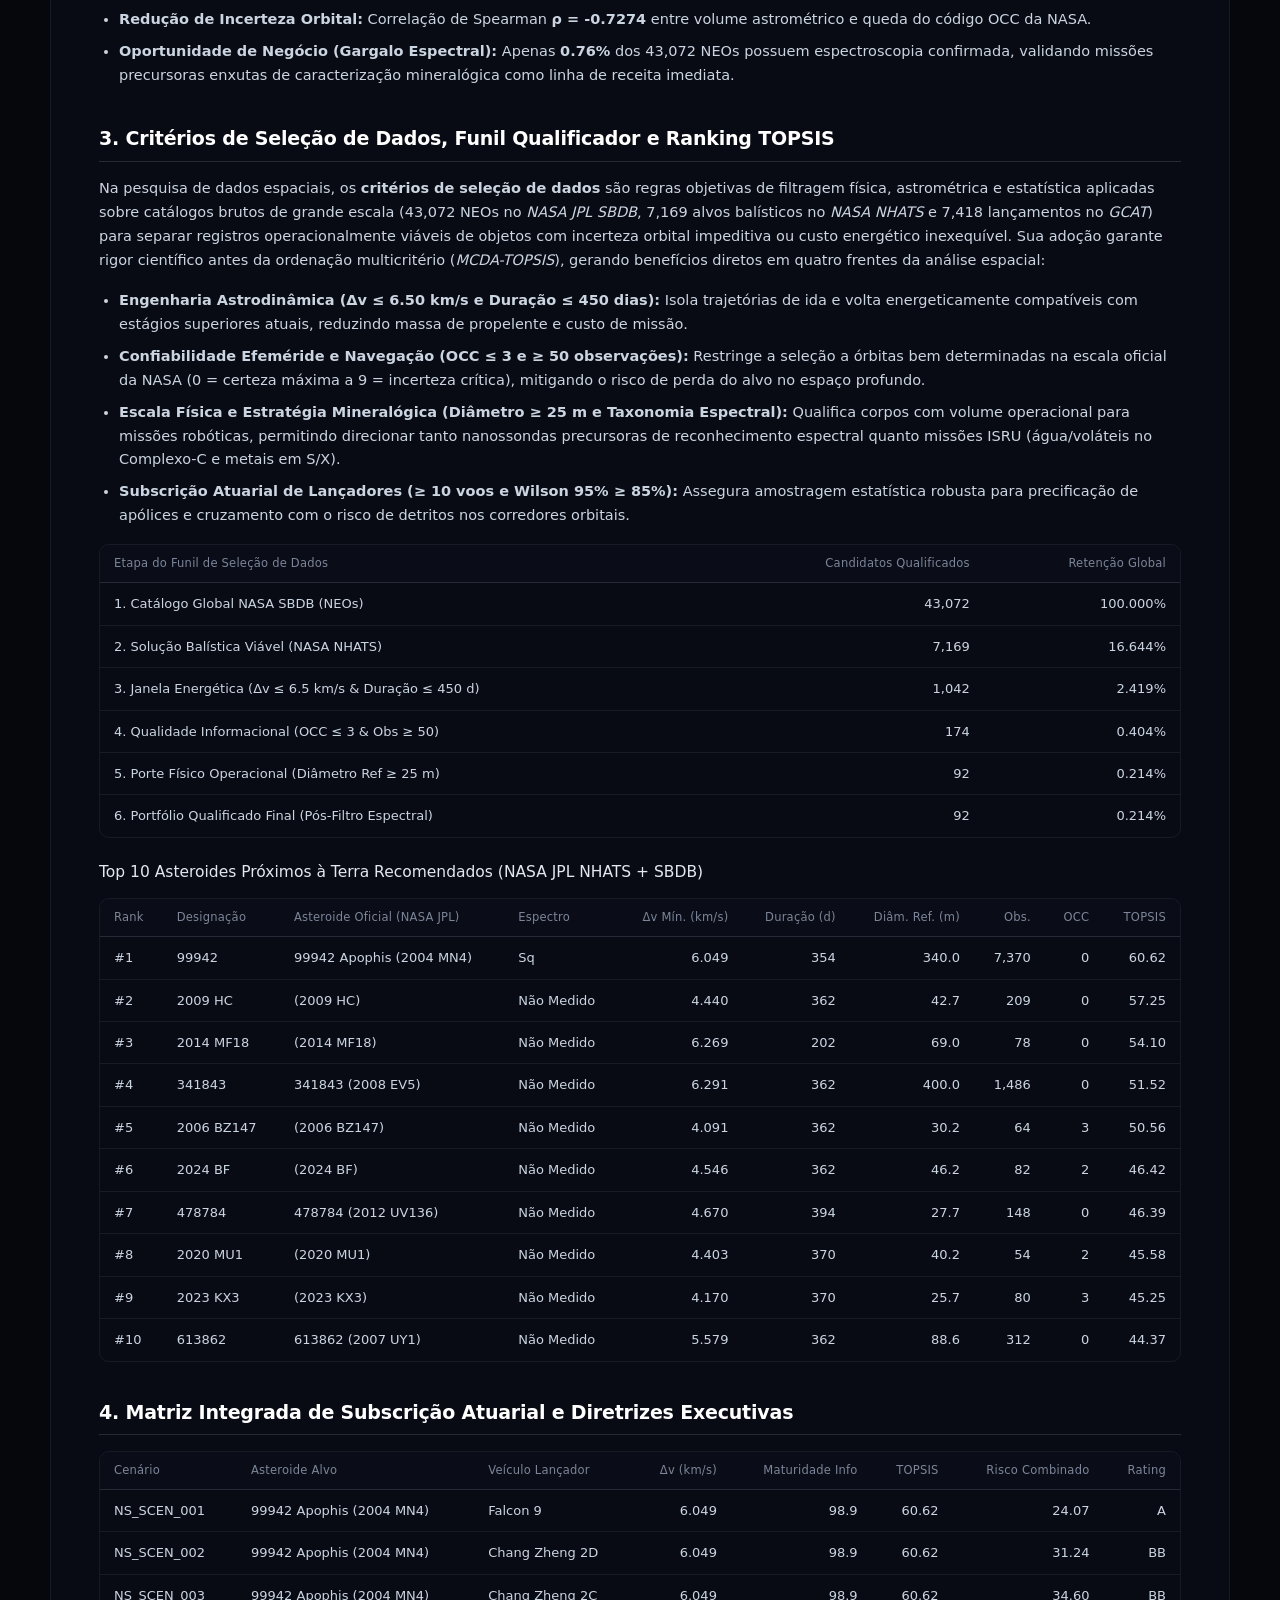
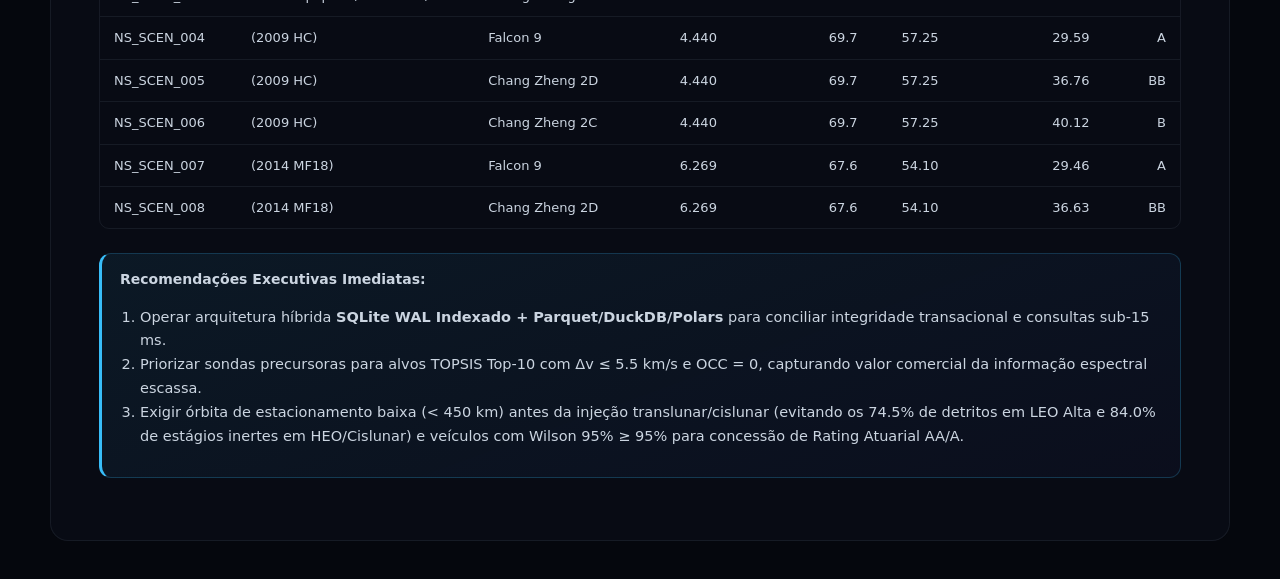
==== commit dc330576: "feat(ui): minimalist deep-space redesign across dashboard, charts, and executive report" ====
--- a/docs/relatorio.html
+++ b/docs/relatorio.html
@@ -5,104 +5,122 @@
 <meta name="viewport" content="width=device-width, initial-scale=1.0">
 <title>Relatório Técnico Executivo — Operações NewSpace</title>
 <link rel="icon" type="image/svg+xml" href="favicon.svg">
-<link rel="alternate icon" href="data:image/svg+xml,%3Csvg%20xmlns%3D%22http%3A//www.w3.org/2000/svg%22%20viewBox%3D%220%200%2064%2064%22%3E%0A%20%20%3Cdefs%3E%0A%20%20%20%20%3ClinearGradient%20id%3D%22bg%22%20x1%3D%220%25%22%20y1%3D%220%25%22%20x2%3D%22100%25%22%20y2%3D%22100%25%22%3E%0A%20%20%20%20%20%20%3Cstop%20offset%3D%220%25%22%20stop-color%3D%22%23160D18%22/%3E%0A%20%20%20%20%20%20%3Cstop%20offset%3D%2255%25%22%20stop-color%3D%22%2323145B%22/%3E%0A%20%20%20%20%20%20%3Cstop%20offset%3D%22100%25%22%20stop-color%3D%22%2309456C%22/%3E%0A%20%20%20%20%3C/linearGradient%3E%0A%20%20%20%20%3ClinearGradient%20id%3D%22orb%22%20x1%3D%220%25%22%20y1%3D%22100%25%22%20x2%3D%22100%25%22%20y2%3D%220%25%22%3E%0A%20%20%20%20%20%20%3Cstop%20offset%3D%220%25%22%20stop-color%3D%22%23026F6E%22/%3E%0A%20%20%20%20%20%20%3Cstop%20offset%3D%22100%25%22%20stop-color%3D%22%231CA39E%22/%3E%0A%20%20%20%20%3C/linearGradient%3E%0A%20%20%3C/defs%3E%0A%20%20%3Crect%20width%3D%2264%22%20height%3D%2264%22%20rx%3D%2214%22%20fill%3D%22url%28%23bg%29%22%20stroke%3D%22%231CA39E%22%20stroke-width%3D%222%22/%3E%0A%20%20%3Cellipse%20cx%3D%2232%22%20cy%3D%2232%22%20rx%3D%2224%22%20ry%3D%2210%22%20transform%3D%22rotate%28-32%2032%2032%29%22%20fill%3D%22none%22%20stroke%3D%22url%28%23orb%29%22%20stroke-width%3D%223.2%22/%3E%0A%20%20%3Ccircle%20cx%3D%2232%22%20cy%3D%2232%22%20r%3D%229.5%22%20fill%3D%22%231CA39E%22/%3E%0A%20%20%3Ccircle%20cx%3D%2229%22%20cy%3D%2229.5%22%20r%3D%222.2%22%20fill%3D%22%2309456C%22%20opacity%3D%220.65%22/%3E%0A%20%20%3Ccircle%20cx%3D%2236%22%20cy%3D%2235%22%20r%3D%221.6%22%20fill%3D%22%2309456C%22%20opacity%3D%220.65%22/%3E%0A%20%20%3Ccircle%20cx%3D%2249%22%20cy%3D%2221%22%20r%3D%223.6%22%20fill%3D%22%23F1F5F9%22/%3E%0A%3C/svg%3E">
+<link rel="alternate icon" href="data:image/svg+xml,%3Csvg%20xmlns%3D%22http%3A//www.w3.org/2000/svg%22%20viewBox%3D%220%200%2064%2064%22%3E%0A%20%20%3Cdefs%3E%0A%20%20%20%20%3CradialGradient%20id%3D%22bg%22%20cx%3D%2230%25%22%20cy%3D%2225%25%22%20r%3D%2285%25%22%3E%0A%20%20%20%20%20%20%3Cstop%20offset%3D%220%25%22%20stop-color%3D%22%231E1B4B%22/%3E%0A%20%20%20%20%20%20%3Cstop%20offset%3D%22100%25%22%20stop-color%3D%22%2305070D%22/%3E%0A%20%20%20%20%3C/radialGradient%3E%0A%20%20%20%20%3ClinearGradient%20id%3D%22orb%22%20x1%3D%220%25%22%20y1%3D%22100%25%22%20x2%3D%22100%25%22%20y2%3D%220%25%22%3E%0A%20%20%20%20%20%20%3Cstop%20offset%3D%220%25%22%20stop-color%3D%22%236366F1%22/%3E%0A%20%20%20%20%20%20%3Cstop%20offset%3D%2250%25%22%20stop-color%3D%22%238B5CF6%22/%3E%0A%20%20%20%20%20%20%3Cstop%20offset%3D%22100%25%22%20stop-color%3D%22%2338BDF8%22/%3E%0A%20%20%20%20%3C/linearGradient%3E%0A%20%20%3C/defs%3E%0A%20%20%3Crect%20width%3D%2264%22%20height%3D%2264%22%20rx%3D%2216%22%20fill%3D%22url%28%23bg%29%22/%3E%0A%20%20%3Cellipse%20cx%3D%2232%22%20cy%3D%2232%22%20rx%3D%2223%22%20ry%3D%229%22%20transform%3D%22rotate%28-28%2032%2032%29%22%20fill%3D%22none%22%20stroke%3D%22url%28%23orb%29%22%20stroke-width%3D%222.6%22/%3E%0A%20%20%3Ccircle%20cx%3D%2232%22%20cy%3D%2232%22%20r%3D%228.5%22%20fill%3D%22url%28%23orb%29%22/%3E%0A%20%20%3Ccircle%20cx%3D%2250%22%20cy%3D%2220%22%20r%3D%222.8%22%20fill%3D%22%23E2E8F0%22/%3E%0A%20%20%3Ccircle%20cx%3D%2214%22%20cy%3D%2246%22%20r%3D%221.2%22%20fill%3D%22%23E2E8F0%22%20opacity%3D%220.6%22/%3E%0A%3C/svg%3E">
 <style>
   :root {
-    --bg: #160D18;
-    --surface: #23145B;
-    --card: #09456C;
-    --teal: #026F6E;
-    --cyan: #1CA39E;
-    --text: #F1F5F9;
-    --muted: #94A3B8;
+    --bg: #05070D;
+    --nebula: #1E1B4B;
+    --indigo: #6366F1;
+    --violet: #8B5CF6;
+    --accent: #38BDF8;
+    --text: #E2E8F0;
+    --muted: #7C8599;
+    --surface: rgba(255, 255, 255, 0.025);
+    --surface-2: rgba(255, 255, 255, 0.05);
+    --solid: #0A0D17;
+    --border: rgba(148, 163, 184, 0.10);
+    --border-strong: rgba(148, 163, 184, 0.20);
+    --accent-soft: rgba(56, 189, 248, 0.12);
+    --font: Inter, ui-sans-serif, system-ui, -apple-system, 'Segoe UI', Roboto, sans-serif;
   }
   * { box-sizing: border-box; }
   html { -webkit-text-size-adjust: 100%; scroll-behavior: smooth; }
   body {
     margin: 0;
-    padding: clamp(10px, 2.5vw, 32px) clamp(8px, 2.5vw, 20px);
-    font-family: 'Segoe UI', system-ui, -apple-system, sans-serif;
-    background: linear-gradient(160deg, var(--bg) 0%, #1c1132 60%, #072c47 100%);
+    padding: clamp(16px, 3vw, 40px) clamp(12px, 3vw, 24px);
+    font-family: var(--font);
+    background:
+      radial-gradient(1000px 580px at 88% -10%, rgba(99, 102, 241, 0.18), transparent 62%),
+      radial-gradient(850px 500px at -8% 8%, rgba(56, 189, 248, 0.10), transparent 60%),
+      radial-gradient(900px 640px at 50% 112%, rgba(139, 92, 246, 0.12), transparent 62%),
+      var(--bg);
     color: var(--text);
-    line-height: 1.6;
+    line-height: 1.65;
+    -webkit-font-smoothing: antialiased;
     overflow-x: hidden;
   }
   .container {
     max-width: 1180px; margin: 0 auto;
-    background: rgba(22, 13, 24, 0.95);
-    border: 1px solid rgba(28, 163, 158, 0.35);
-    border-radius: clamp(10px, 2vw, 14px);
-    padding: clamp(18px, 3.8vw, 36px) clamp(14px, 4vw, 44px);
-    box-shadow: 0 20px 50px rgba(0,0,0,0.6);
+    background: rgba(10, 13, 23, 0.82);
+    backdrop-filter: blur(16px);
+    -webkit-backdrop-filter: blur(16px);
+    border: 1px solid var(--border);
+    border-radius: 18px;
+    padding: clamp(22px, 4vw, 44px) clamp(16px, 4.2vw, 48px);
   }
   .top-bar {
-    display: flex; justify-content: space-between; align-items: center; flex-wrap: wrap; gap: 10px; margin-bottom: 12px;
+    display: flex; justify-content: space-between; align-items: center; flex-wrap: wrap; gap: 12px; margin-bottom: 18px;
+    padding-bottom: 16px; border-bottom: 1px solid var(--border);
   }
   .badge {
-    display: inline-block; padding: 5px 12px; border-radius: 999px;
-    background: rgba(28, 163, 158, 0.18); border: 1px solid var(--cyan);
-    color: var(--cyan); font-size: clamp(10.5px, 2.2vw, 12px); font-weight: 700; letter-spacing: 0.05em;
-    text-transform: uppercase;
+    display: inline-flex; align-items: center; gap: 8px; padding: 6px 14px; border-radius: 999px;
+    background: var(--accent-soft); border: 1px solid rgba(56, 189, 248, 0.28);
+    color: var(--accent); font-size: 11.5px; font-weight: 600; letter-spacing: 0.03em;
   }
   .nav-link {
     display: inline-flex; align-items: center; justify-content: center; gap: 6px;
-    min-height: 40px; padding: 8px 15px; border-radius: 8px; text-decoration: none;
-    background: var(--card); color: #fff; border: 1px solid var(--cyan);
-    font-size: 13px; font-weight: 600; transition: background 0.15s;
-  }
-  .nav-link:hover { background: var(--teal); }
-  h1 { font-size: clamp(20px, 4.2vw, 27px); margin: 10px 0 8px; color: #ffffff; line-height: 1.28; }
+    min-height: 38px; padding: 8px 16px; border-radius: 999px; text-decoration: none;
+    background: var(--surface); color: var(--text); border: 1px solid var(--border-strong);
+    font-size: 13px; font-weight: 500; transition: all 0.2s;
+  }
+  .nav-link:hover { border-color: var(--accent); color: var(--accent); background: var(--accent-soft); }
+  h1 {
+    font-size: clamp(22px, 4vw, 32px); margin: 8px 0 8px; font-weight: 600; letter-spacing: -0.025em; line-height: 1.18;
+    background: linear-gradient(92deg, #FFFFFF 0%, #C7D2FE 55%, var(--accent) 100%);
+    -webkit-background-clip: text; background-clip: text; color: transparent;
+  }
   h2 {
-    font-size: clamp(16.5px, 3.2vw, 19.5px); margin-top: clamp(24px, 4vw, 34px); padding-bottom: 8px;
-    border-bottom: 2px solid var(--teal); color: var(--cyan); line-height: 1.3;
-  }
-  h3 { font-size: clamp(14.5px, 2.8vw, 16px); color: #e2e8f0; margin-top: 20px; line-height: 1.35; }
-  p, ul li, ol li { font-size: clamp(13.5px, 2.5vw, 15px); }
+    font-size: clamp(16px, 2.8vw, 19px); margin-top: clamp(28px, 4vw, 38px); padding-bottom: 10px;
+    border-bottom: 1px solid var(--border-strong); color: #FFFFFF; font-weight: 600; letter-spacing: -0.01em; line-height: 1.3;
+  }
+  h3 { font-size: clamp(14px, 2.4vw, 15.5px); color: var(--text); font-weight: 500; margin-top: 22px; line-height: 1.35; }
+  p, ul li, ol li { font-size: clamp(13.5px, 2.2vw, 14.5px); color: #CBD5E1; }
   ul, ol { padding-left: 20px; }
-  .meta { color: var(--muted); font-size: clamp(12px, 2.3vw, 13.5px); margin-bottom: 20px; line-height: 1.45; }
+  .meta { color: var(--muted); font-size: clamp(12px, 2vw, 13px); margin-bottom: 24px; line-height: 1.5; }
   .kpi-grid {
     display: grid;
     grid-template-columns: repeat(4, minmax(0, 1fr));
-    gap: clamp(10px, 2vw, 16px);
-    margin: 22px 0;
+    gap: 12px;
+    margin: 24px 0;
   }
   .kpi-card {
     min-width: 0;
-    background: linear-gradient(135deg, rgba(35,20,91,0.75), rgba(9,69,108,0.75));
-    border: 1px solid rgba(28,163,158,0.4); border-radius: 10px;
-    padding: clamp(12px, 2.2vw, 16px) clamp(12px, 2.4vw, 18px);
-  }
-  .kpi-val { font-size: clamp(18px, 3.6vw, 24px); font-weight: 800; color: var(--cyan); line-height: 1.2; }
-  .kpi-lbl { font-size: clamp(10px, 2vw, 11.5px); color: var(--muted); text-transform: uppercase; margin-top: 4px; letter-spacing: 0.04em; line-height: 1.3; }
+    background: var(--surface);
+    border: 1px solid var(--border); border-radius: 14px;
+    padding: 16px 18px;
+  }
+  .kpi-val { font-size: clamp(20px, 3.2vw, 26px); font-weight: 600; color: var(--accent); letter-spacing: -0.02em; line-height: 1.18; font-variant-numeric: tabular-nums; }
+  .kpi-lbl { font-size: 11.5px; color: var(--muted); margin-top: 6px; letter-spacing: 0.01em; line-height: 1.3; }
   .callout {
-    background: rgba(2, 111, 110, 0.18); border-left: 4px solid var(--cyan);
-    padding: clamp(12px, 2.5vw, 15px) clamp(14px, 3vw, 18px); border-radius: 0 8px 8px 0; margin: 18px 0;
-    font-size: clamp(13px, 2.4vw, 14.5px);
+    background: linear-gradient(160deg, rgba(56, 189, 248, 0.08), rgba(99, 102, 241, 0.04));
+    border: 1px solid rgba(56, 189, 248, 0.22); border-left: 3px solid var(--accent);
+    padding: 14px 18px; border-radius: 12px; margin: 18px 0;
+    font-size: clamp(13px, 2.2vw, 14px); color: #CBD5E1;
   }
   .mobile-scroll-hint {
-    display: none; font-size: 11px; color: var(--cyan); margin: 6px 0 -8px; font-weight: 600;
+    display: none; font-size: 11.5px; color: var(--muted); margin: 6px 0 -6px;
   }
   .table-wrap {
     width: 100%; overflow-x: auto; -webkit-overflow-scrolling: touch; overscroll-behavior-x: contain;
-    margin: 14px 0 24px; border-radius: 8px; border: 1px solid rgba(28, 163, 158, 0.28);
+    margin: 14px 0 24px; border-radius: 10px; border: 1px solid var(--border);
   }
   .data-table {
-    width: 100%; border-collapse: collapse; font-size: clamp(11.8px, 2.1vw, 13px); table-layout: auto;
+    width: 100%; border-collapse: collapse; font-size: 13px; table-layout: auto;
   }
   .data-table th {
-    background: var(--card); color: #fff; padding: 10px 12px;
-    border-bottom: 2px solid var(--cyan); font-weight: 700; line-height: 1.3; white-space: nowrap;
+    background: var(--solid); color: var(--muted); padding: 11px 14px;
+    border-bottom: 1px solid var(--border-strong); font-size: 11.5px; font-weight: 500; letter-spacing: 0.02em; line-height: 1.3; white-space: nowrap;
   }
   .data-table td {
-    padding: 9px 12px; border-bottom: 1px solid rgba(148,163,184,0.16);
-    vertical-align: middle;
-  }
+    padding: 10px 14px; border-bottom: 1px solid var(--border);
+    vertical-align: middle; color: #CBD5E1;
+  }
+  .data-table tbody tr:last-child td { border-bottom: 0; }
   .data-table th.txt-col, .data-table td.txt-col { text-align: left; }
   .data-table th.num-col, .data-table td.num-col {
     text-align: right; font-variant-numeric: tabular-nums; white-space: nowrap;
   }
-  .data-table tr:nth-child(even) { background: rgba(35, 20, 91, 0.26); }
-  .data-table tr:hover { background: rgba(28, 163, 158, 0.12); }
+  .data-table tbody tr:hover { background: var(--surface-2); }
   ul li { margin-bottom: 8px; }
 
   /* Tablet Breakpoint */
@@ -111,19 +129,17 @@
     .mobile-scroll-hint { display: block; }
     .data-table th:first-child, .data-table td:first-child {
       position: sticky; left: 0; z-index: 2;
-      box-shadow: 2px 0 6px rgba(0, 0, 0, 0.45);
+      background: var(--solid);
     }
-    .data-table th:first-child { background: var(--card); z-index: 3; }
-    .data-table td:first-child { background: #1a1128; }
-    .data-table tr:nth-child(even) td:first-child { background: #201538; }
+    .data-table th:first-child { z-index: 3; }
   }
 
   /* Smartphone Breakpoint */
   @media (max-width: 560px) {
     .top-bar { flex-direction: column; align-items: stretch; }
-    .badge { text-align: center; }
-    .nav-link { width: 100%; min-height: 44px; }
-    .data-table th, .data-table td { padding: 8px 9px; }
+    .badge { justify-content: center; text-align: center; }
+    .nav-link { width: 100%; min-height: 42px; }
+    .data-table th, .data-table td { padding: 9px 10px; }
     .data-table td.txt-col { min-width: 120px; }
     .data-table td:first-child { min-width: 72px; }
   }
@@ -134,8 +150,8 @@
     body { background: #fff; color: #111; padding: 0; }
     .container { box-shadow: none; border: none; background: #fff; color: #111; padding: 16px; max-width: 100%; }
     .nav-link { display: none; }
-    h1, h2, h3, .kpi-val { color: #09456C !important; }
-    .data-table th { background: #09456C !important; color: #fff !important; -webkit-print-color-adjust: exact; }
+    h1, h2, h3, .kpi-val { color: #1E1B4B !important; -webkit-text-fill-color: #1E1B4B !important; }
+    .data-table th { background: #1E1B4B !important; color: #fff !important; -webkit-print-color-adjust: exact; }
   }
 </style>
 </head>
@@ -146,7 +162,7 @@
     <a class="nav-link" href="index.html">&larr; Voltar ao Dashboard Interativo</a>
   </div>
   <h1>Benchmarking de Mineração, Tendências de Informação e Seleção Multicritério</h1>
-  <div class="meta">Gerado em 05/11/2026 15:50 • Base Empírica Auditada: 122,200 registros reais (NASA JPL SBDB &amp; NHATS, USSPACECOM SATCAT, Harvard-Smithsonian GCAT)</div>
+  <div class="meta">Gerado em 09/11/2026 16:57 • Base Empírica Auditada: 122,200 registros reais (NASA JPL SBDB &amp; NHATS, USSPACECOM SATCAT, Harvard-Smithsonian GCAT)</div>
 
   <div class="kpi-grid">
     <div class="kpi-card"><div class="kpi-val">122,200</div><div class="kpi-lbl">Registros Científicos Reais</div></div>
@@ -157,11 +173,11 @@
 
   <h2>1. Benchmarking de Motores de Persistência e Mineração</h2>
   <p>Comparativo empírico entre o modelo relacional SQLite (sem e com indexação composta B-Tree + WAL + ANALYZE) e motores analíticos em memória/colunares:</p>
-  <div class="mobile-scroll-hint">&harr; Deslize lateralmente para ver todas as métricas</div><div class="table-wrap"><table class="data-table"><thead><tr><th class="txt-col">Motor Analítico / Persistência</th><th class="num-col">Latência Total (ms)</th><th class="num-col">Média / Carga (ms)</th><th class="num-col">P95 (ms)</th><th class="num-col">Memória Pico (KB)</th><th class="num-col">Vazão (mil reg/s)</th><th class="num-col">Speedup</th></tr></thead><tbody><tr><td class="txt-col">Polars (Lazy Parquet)</td><td class="num-col">10.53</td><td class="num-col">3.52</td><td class="num-col">3.69</td><td class="num-col">5.0</td><td class="num-col">11,630.4</td><td class="num-col">4.08x</td></tr><tr><td class="txt-col">SQLite (Indexado + WAL)</td><td class="num-col">17.39</td><td class="num-col">5.83</td><td class="num-col">5.95</td><td class="num-col">20.7</td><td class="num-col">27,602.4</td><td class="num-col">2.47x</td></tr><tr><td class="txt-col">DuckDB (OLAP Parquet)</td><td class="num-col">18.11</td><td class="num-col">6.10</td><td class="num-col">6.34</td><td class="num-col">218.8</td><td class="num-col">6,334.1</td><td class="num-col">2.37x</td></tr><tr><td class="txt-col">Pandas (In-Memory)</td><td class="num-col">35.04</td><td class="num-col">11.68</td><td class="num-col">12.13</td><td class="num-col">4,260.8</td><td class="num-col">3,571.5</td><td class="num-col">1.23x</td></tr><tr><td class="txt-col">SQLite (Sem Índices)</td><td class="num-col">42.93</td><td class="num-col">14.33</td><td class="num-col">14.58</td><td class="num-col">20.7</td><td class="num-col">2,799.7</td><td class="num-col">1.00x</td></tr></tbody></table></div>
+  <div class="mobile-scroll-hint">&harr; Deslize lateralmente para ver todas as métricas</div><div class="table-wrap"><table class="data-table"><thead><tr><th class="txt-col">Motor Analítico / Persistência</th><th class="num-col">Latência Total (ms)</th><th class="num-col">Média / Carga (ms)</th><th class="num-col">P95 (ms)</th><th class="num-col">Memória Pico (KB)</th><th class="num-col">Vazão (mil reg/s)</th><th class="num-col">Speedup</th></tr></thead><tbody><tr><td class="txt-col">Polars (Lazy Parquet)</td><td class="num-col">10.06</td><td class="num-col">3.34</td><td class="num-col">3.62</td><td class="num-col">5.0</td><td class="num-col">11,860.2</td><td class="num-col">4.13x</td></tr><tr><td class="txt-col">SQLite (Indexado + WAL)</td><td class="num-col">17.36</td><td class="num-col">5.83</td><td class="num-col">5.98</td><td class="num-col">20.7</td><td class="num-col">27,183.3</td><td class="num-col">2.39x</td></tr><tr><td class="txt-col">DuckDB (OLAP Parquet)</td><td class="num-col">17.71</td><td class="num-col">5.93</td><td class="num-col">6.18</td><td class="num-col">218.8</td><td class="num-col">6,440.4</td><td class="num-col">2.35x</td></tr><tr><td class="txt-col">Pandas (In-Memory)</td><td class="num-col">34.24</td><td class="num-col">11.49</td><td class="num-col">11.84</td><td class="num-col">4,260.8</td><td class="num-col">3,618.2</td><td class="num-col">1.21x</td></tr><tr><td class="txt-col">SQLite (Sem Índices)</td><td class="num-col">41.53</td><td class="num-col">14.06</td><td class="num-col">14.64</td><td class="num-col">20.7</td><td class="num-col">2,911.2</td><td class="num-col">1.00x</td></tr></tbody></table></div>
   <h3>Modelagem Atuarial Supervisionada de Risco de Lançamento (5-Fold CV)</h3>
-  <div class="mobile-scroll-hint">&harr; Deslize lateralmente para ver todas as métricas</div><div class="table-wrap"><table class="data-table"><thead><tr><th class="txt-col">Modelo Preditivo Atuarial</th><th class="num-col">Voos</th><th class="num-col">ROC-AUC</th><th class="num-col">PR-AUC</th><th class="num-col">Brier Score</th><th class="num-col">Log-Loss</th><th class="num-col">F1-Score</th><th class="num-col">Tempo CV (ms)</th></tr></thead><tbody><tr><td class="txt-col">Regressão Logística L2 (Baseline Atuarial)</td><td class="num-col">7,418</td><td class="num-col">0.7846</td><td class="num-col">0.3093</td><td class="num-col">0.05851</td><td class="num-col">0.2175</td><td class="num-col">0.9032</td><td class="num-col">55</td></tr><tr><td class="txt-col">Extra Trees (200 Árvores)</td><td class="num-col">7,418</td><td class="num-col">0.7762</td><td class="num-col">0.3354</td><td class="num-col">0.05750</td><td class="num-col">0.2160</td><td class="num-col">0.9036</td><td class="num-col">1,482</td></tr><tr><td class="txt-col">Rede Neural MLP (64x32 ReLU)</td><td class="num-col">7,418</td><td class="num-col">0.7707</td><td class="num-col">0.2853</td><td class="num-col">0.05973</td><td class="num-col">0.2231</td><td class="num-col">0.9036</td><td class="num-col">2,262</td></tr><tr><td class="txt-col">Random Forest (200 Árvores)</td><td class="num-col">7,418</td><td class="num-col">0.7678</td><td class="num-col">0.3184</td><td class="num-col">0.05809</td><td class="num-col">0.2182</td><td class="num-col">0.9102</td><td class="num-col">2,164</td></tr><tr><td class="txt-col">HistGradientBoosting (GBDT)</td><td class="num-col">7,418</td><td class="num-col">0.7576</td><td class="num-col">0.3113</td><td class="num-col">0.05876</td><td class="num-col">0.2263</td><td class="num-col">0.9121</td><td class="num-col">1,586</td></tr></tbody></table></div>
+  <div class="mobile-scroll-hint">&harr; Deslize lateralmente para ver todas as métricas</div><div class="table-wrap"><table class="data-table"><thead><tr><th class="txt-col">Modelo Preditivo Atuarial</th><th class="num-col">Voos</th><th class="num-col">ROC-AUC</th><th class="num-col">PR-AUC</th><th class="num-col">Brier Score</th><th class="num-col">Log-Loss</th><th class="num-col">F1-Score</th><th class="num-col">Tempo CV (ms)</th></tr></thead><tbody><tr><td class="txt-col">Regressão Logística L2 (Baseline Atuarial)</td><td class="num-col">7,418</td><td class="num-col">0.7846</td><td class="num-col">0.3093</td><td class="num-col">0.05851</td><td class="num-col">0.2175</td><td class="num-col">0.9032</td><td class="num-col">57</td></tr><tr><td class="txt-col">Extra Trees (200 Árvores)</td><td class="num-col">7,418</td><td class="num-col">0.7762</td><td class="num-col">0.3354</td><td class="num-col">0.05750</td><td class="num-col">0.2160</td><td class="num-col">0.9036</td><td class="num-col">1,500</td></tr><tr><td class="txt-col">Rede Neural MLP (64x32 ReLU)</td><td class="num-col">7,418</td><td class="num-col">0.7707</td><td class="num-col">0.2853</td><td class="num-col">0.05973</td><td class="num-col">0.2231</td><td class="num-col">0.9036</td><td class="num-col">2,265</td></tr><tr><td class="txt-col">Random Forest (200 Árvores)</td><td class="num-col">7,418</td><td class="num-col">0.7678</td><td class="num-col">0.3184</td><td class="num-col">0.05809</td><td class="num-col">0.2182</td><td class="num-col">0.9102</td><td class="num-col">2,254</td></tr><tr><td class="txt-col">HistGradientBoosting (GBDT)</td><td class="num-col">7,418</td><td class="num-col">0.7576</td><td class="num-col">0.3113</td><td class="num-col">0.05876</td><td class="num-col">0.2263</td><td class="num-col">0.9121</td><td class="num-col">1,295</td></tr></tbody></table></div>
   <div class="callout">
-    <strong>Síntese Técnica:</strong> O motor <strong>Polars (Lazy Parquet)</strong> reduziu a latência analítica total para <strong>10.53 ms</strong>, enquanto índices compostos cobertos aceleraram o SQLite em <strong>2.47x</strong>. Na subscrição de risco, <strong>Regressão Logística L2 (Baseline Atuarial)</strong> alcançou ROC-AUC de <strong>0.7846</strong> e Brier Score de <strong>0.05851</strong>.
+    <strong>Síntese Técnica:</strong> O motor <strong>Polars (Lazy Parquet)</strong> reduziu a latência analítica total para <strong>10.06 ms</strong>, enquanto índices compostos cobertos aceleraram o SQLite em <strong>2.39x</strong>. Na subscrição de risco, <strong>Regressão Logística L2 (Baseline Atuarial)</strong> alcançou ROC-AUC de <strong>0.7846</strong> e Brier Score de <strong>0.05851</strong>.
   </div>
 
   <h2>2. Tendência de Produção de Informações e Gargalo Espectroscópico</h2>
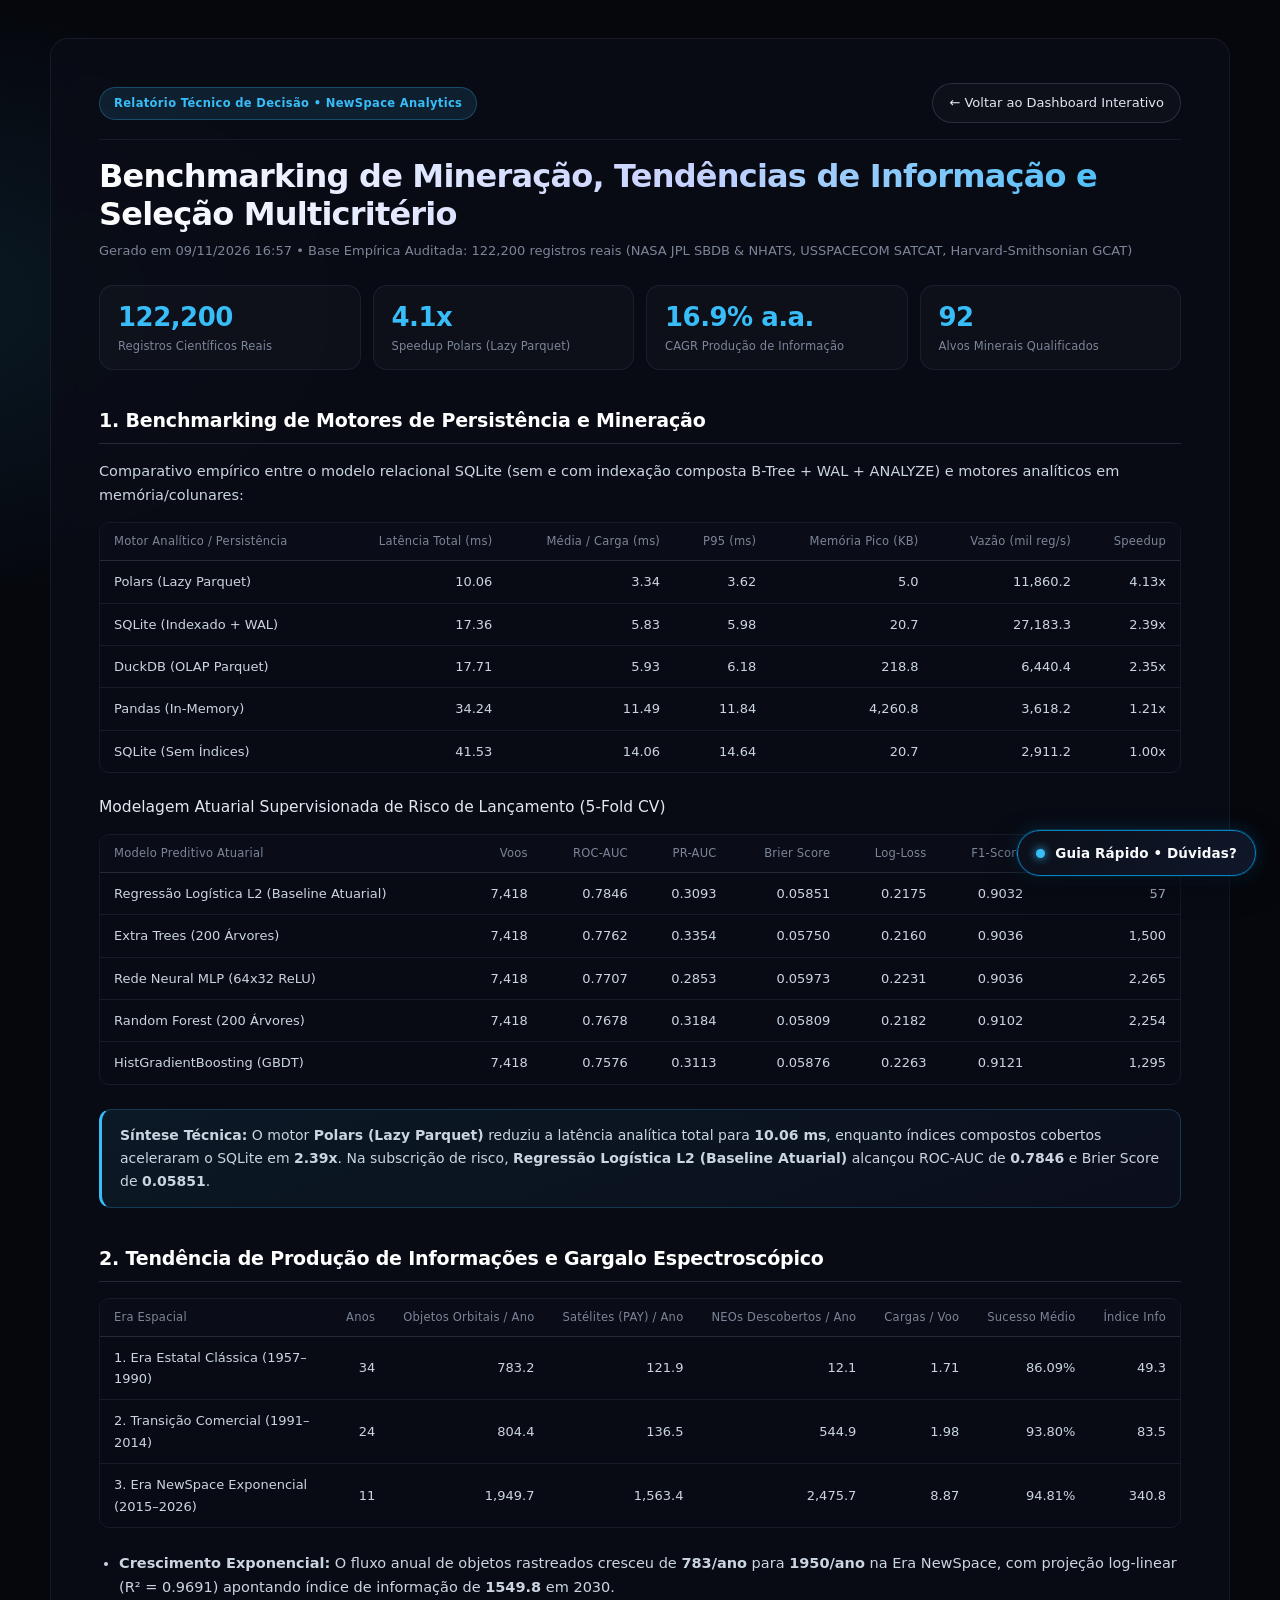
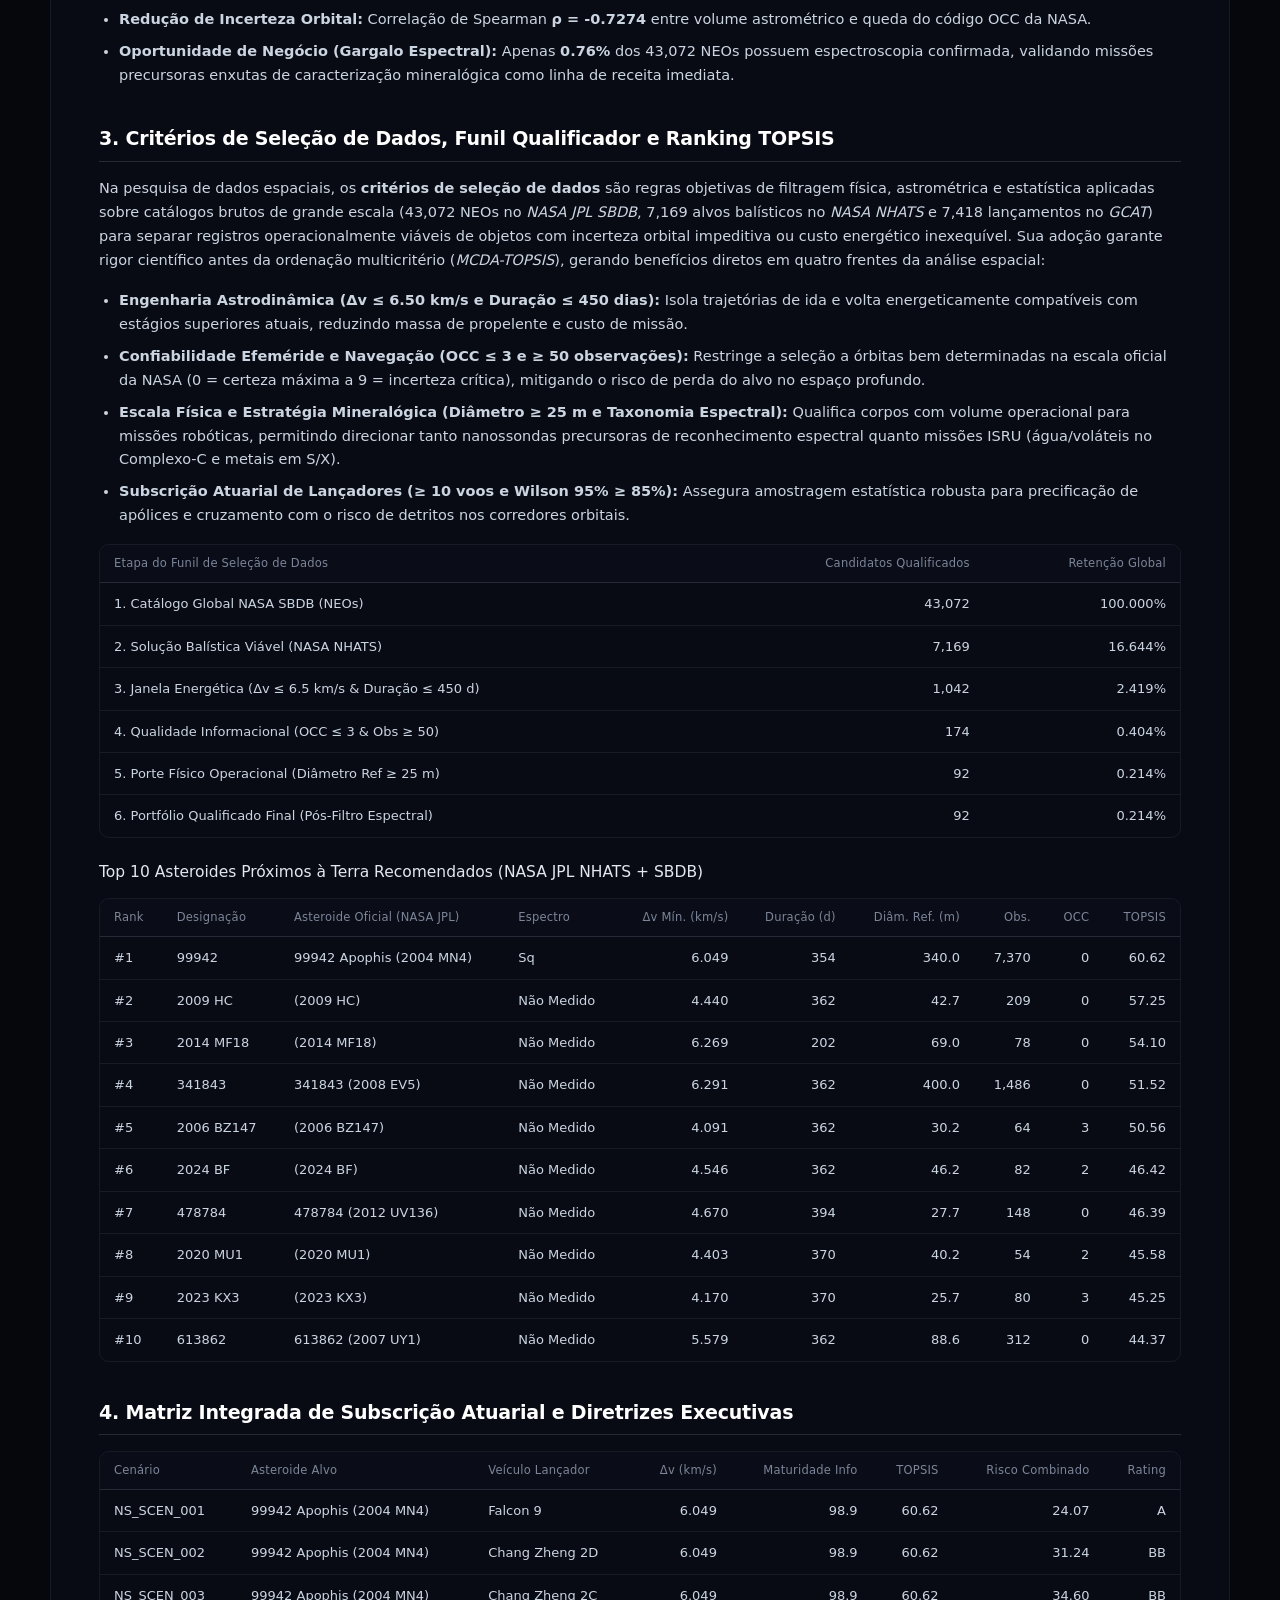
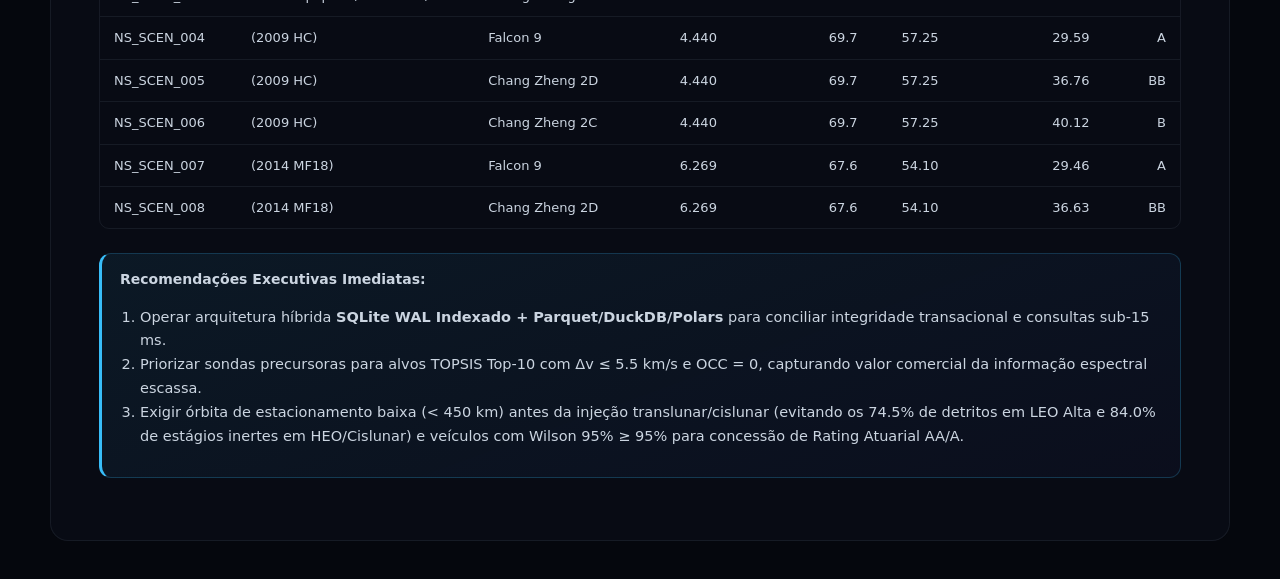
==== commit 8e2a15f5: "feat(chatbot): add floating NewSpace Q&A mini-chatbot for lay visitors" ====
--- a/docs/relatorio.html
+++ b/docs/relatorio.html
@@ -154,6 +154,8 @@
     .data-table th { background: #1E1B4B !important; color: #fff !important; -webkit-print-color-adjust: exact; }
   }
 </style>
+<link rel="stylesheet" href="assets/css/nsa-chatbot.css">
+<script defer src="assets/js/nsa-chatbot.js"></script>
 </head>
 <body>
 <div class="container">
--- a/docs/assets/css/nsa-chatbot.css
+++ b/docs/assets/css/nsa-chatbot.css
@@ -0,0 +1,334 @@
+/* NewSpace Analytics — Mini Chatbot Q&A para Leigos (100% Isolated Client-Side Styles) */
+.nsa-bot-wrapper {
+  position: fixed;
+  bottom: 24px;
+  right: 24px;
+  z-index: 9999;
+  display: flex;
+  flex-direction: column;
+  align-items: flex-end;
+  font-family: var(--font, Inter, ui-sans-serif, system-ui, -apple-system, 'Segoe UI', Roboto, sans-serif);
+  color: #E2E8F0;
+  line-height: 1.5;
+  -webkit-font-smoothing: antialiased;
+}
+
+.nsa-bot-wrapper *,
+.nsa-bot-wrapper *::before,
+.nsa-bot-wrapper *::after {
+  box-sizing: border-box;
+}
+
+/* Floating Launcher Button */
+.nsa-bot-launcher {
+  display: inline-flex;
+  align-items: center;
+  gap: 10px;
+  min-height: 46px;
+  padding: 10px 18px;
+  border-radius: 999px;
+  background: linear-gradient(135deg, #0b0f19 0%, #0f172a 100%);
+  border: 1px solid #0284c7;
+  color: #F8FAFC;
+  font-family: inherit;
+  font-size: 13.5px;
+  font-weight: 600;
+  letter-spacing: 0.01em;
+  cursor: pointer;
+  box-shadow: 0 10px 28px rgba(5, 7, 13, 0.8), 0 0 0 1px rgba(56, 189, 248, 0.18), 0 0 18px rgba(2, 132, 199, 0.28);
+  transition: border-color 0.2s ease, box-shadow 0.2s ease, transform 0.15s ease, background 0.2s ease;
+}
+
+.nsa-bot-launcher:hover,
+.nsa-bot-launcher:focus-visible {
+  border-color: #38bdf8;
+  box-shadow: 0 12px 32px rgba(5, 7, 13, 0.9), 0 0 0 2px rgba(56, 189, 248, 0.32), 0 0 24px rgba(56, 189, 248, 0.4);
+  transform: translateY(-1px);
+  outline: none;
+}
+
+.nsa-bot-launcher-dot {
+  width: 9px;
+  height: 9px;
+  border-radius: 50%;
+  background: #38bdf8;
+  box-shadow: 0 0 10px #38bdf8;
+  flex-shrink: 0;
+}
+
+.nsa-bot-launcher-icon {
+  width: 18px;
+  height: 18px;
+  color: #38bdf8;
+  flex-shrink: 0;
+  display: inline-flex;
+  align-items: center;
+  justify-content: center;
+}
+
+.nsa-bot-launcher-label {
+  white-space: nowrap;
+}
+
+/* Assistant Window Card */
+.nsa-bot-window {
+  width: 360px;
+  max-width: calc(100vw - 32px);
+  max-height: 520px;
+  height: min(520px, calc(100vh - 96px));
+  margin-bottom: 12px;
+  background: #0f172a;
+  border: 1px solid #1e293b;
+  border-radius: 16px;
+  box-shadow: 0 22px 54px rgba(5, 7, 13, 0.88), 0 0 0 1px rgba(56, 189, 248, 0.14);
+  display: none;
+  flex-direction: column;
+  overflow: hidden;
+  animation: nsa-bot-fade-up 0.2s ease-out;
+}
+
+.nsa-bot-window.nsa-bot-open {
+  display: flex;
+}
+
+@keyframes nsa-bot-fade-up {
+  from {
+    opacity: 0;
+    transform: translateY(8px) scale(0.98);
+  }
+  to {
+    opacity: 1;
+    transform: translateY(0) scale(1);
+  }
+}
+
+/* Header */
+.nsa-bot-header {
+  display: flex;
+  align-items: flex-start;
+  justify-content: space-between;
+  gap: 12px;
+  padding: 14px 16px;
+  background: linear-gradient(135deg, #0b0f19 0%, #1e1b4b 100%);
+  border-bottom: 1px solid #1e293b;
+  flex-shrink: 0;
+}
+
+.nsa-bot-header-info {
+  min-width: 0;
+}
+
+.nsa-bot-title {
+  margin: 0;
+  font-size: 14px;
+  font-weight: 600;
+  color: #F8FAFC;
+  line-height: 1.3;
+  letter-spacing: -0.01em;
+}
+
+.nsa-bot-subtitle {
+  margin: 3px 0 0;
+  font-size: 11.5px;
+  color: #94A3B8;
+  line-height: 1.35;
+}
+
+.nsa-bot-close {
+  width: 28px;
+  height: 28px;
+  border-radius: 8px;
+  border: 1px solid #1e293b;
+  background: rgba(255, 255, 255, 0.04);
+  color: #CBD5E1;
+  font-family: inherit;
+  font-size: 18px;
+  line-height: 1;
+  cursor: pointer;
+  display: inline-flex;
+  align-items: center;
+  justify-content: center;
+  flex-shrink: 0;
+  transition: border-color 0.18s ease, color 0.18s ease, background 0.18s ease;
+}
+
+.nsa-bot-close:hover,
+.nsa-bot-close:focus-visible {
+  border-color: #38bdf8;
+  color: #38bdf8;
+  background: rgba(56, 189, 248, 0.12);
+  outline: none;
+}
+
+/* Messages & Interactive Flow */
+.nsa-bot-messages {
+  flex: 1 1 auto;
+  overflow-y: auto;
+  scroll-behavior: smooth;
+  padding: 14px;
+  display: flex;
+  flex-direction: column;
+  gap: 10px;
+  scrollbar-width: thin;
+  scrollbar-color: #1e293b transparent;
+}
+
+.nsa-bot-messages::-webkit-scrollbar {
+  width: 6px;
+}
+
+.nsa-bot-messages::-webkit-scrollbar-thumb {
+  background: #1e293b;
+  border-radius: 999px;
+}
+
+.nsa-bot-msg {
+  max-width: 92%;
+  padding: 10px 13px;
+  border-radius: 12px;
+  font-size: 13px;
+  line-height: 1.55;
+  word-wrap: break-word;
+}
+
+.nsa-bot-msg-bot {
+  align-self: flex-start;
+  background: #0b0f19;
+  border: 1px solid #1e293b;
+  border-left: 3px solid #38bdf8;
+  color: #E2E8F0;
+  border-top-left-radius: 4px;
+}
+
+.nsa-bot-msg-user {
+  align-self: flex-end;
+  background: rgba(2, 132, 199, 0.22);
+  border: 1px solid rgba(56, 189, 248, 0.42);
+  color: #F0F9FF;
+  font-weight: 500;
+  border-top-right-radius: 4px;
+}
+
+/* Quick Replies / Question Chips Block */
+.nsa-bot-chips-block {
+  margin-top: 2px;
+  padding-top: 6px;
+  display: flex;
+  flex-direction: column;
+  gap: 6px;
+}
+
+.nsa-bot-chips-label {
+  font-size: 11px;
+  font-weight: 600;
+  text-transform: uppercase;
+  letter-spacing: 0.04em;
+  color: #94A3B8;
+  margin-bottom: 2px;
+}
+
+.nsa-bot-chips-list {
+  display: flex;
+  flex-direction: column;
+  gap: 6px;
+}
+
+.nsa-bot-chip {
+  width: 100%;
+  text-align: left;
+  padding: 9px 12px;
+  border-radius: 10px;
+  background: #0b0f19;
+  border: 1px solid #1e293b;
+  color: #E2E8F0;
+  font-family: inherit;
+  font-size: 12.5px;
+  font-weight: 500;
+  line-height: 1.4;
+  cursor: pointer;
+  display: flex;
+  align-items: center;
+  justify-content: space-between;
+  gap: 8px;
+  transition: border-color 0.18s ease, background 0.18s ease, color 0.18s ease;
+}
+
+.nsa-bot-chip:hover,
+.nsa-bot-chip:focus-visible {
+  border-color: #38bdf8;
+  background: rgba(56, 189, 248, 0.10);
+  color: #38bdf8;
+  outline: none;
+}
+
+.nsa-bot-chip-arrow {
+  color: #38bdf8;
+  font-size: 13px;
+  flex-shrink: 0;
+  opacity: 0.85;
+}
+
+/* Footer Navigation Bar */
+.nsa-bot-footer {
+  display: flex;
+  align-items: center;
+  justify-content: space-between;
+  gap: 8px;
+  padding: 10px 14px;
+  background: #0b0f19;
+  border-top: 1px solid #1e293b;
+  flex-shrink: 0;
+}
+
+.nsa-bot-footer-btn {
+  padding: 6px 11px;
+  border-radius: 8px;
+  border: 1px solid #1e293b;
+  background: rgba(255, 255, 255, 0.03);
+  color: #CBD5E1;
+  font-family: inherit;
+  font-size: 11.5px;
+  font-weight: 500;
+  cursor: pointer;
+  transition: border-color 0.18s ease, color 0.18s ease, background 0.18s ease;
+}
+
+.nsa-bot-footer-btn:hover,
+.nsa-bot-footer-btn:focus-visible {
+  border-color: #38bdf8;
+  color: #38bdf8;
+  background: rgba(56, 189, 248, 0.10);
+  outline: none;
+}
+
+.nsa-bot-footer-status {
+  font-size: 11px;
+  color: #64748B;
+  white-space: nowrap;
+}
+
+/* Mobile Responsive Adjustments */
+@media (max-width: 640px) {
+  .nsa-bot-wrapper {
+    bottom: 16px;
+    right: 16px;
+  }
+
+  .nsa-bot-window {
+    width: calc(100vw - 32px);
+    max-width: calc(100vw - 32px);
+    max-height: min(520px, calc(100vh - 88px));
+  }
+
+  .nsa-bot-launcher {
+    min-height: 44px;
+    padding: 9px 15px;
+    font-size: 13px;
+  }
+}
+
+@media print {
+  .nsa-bot-wrapper {
+    display: none !important;
+  }
+}
